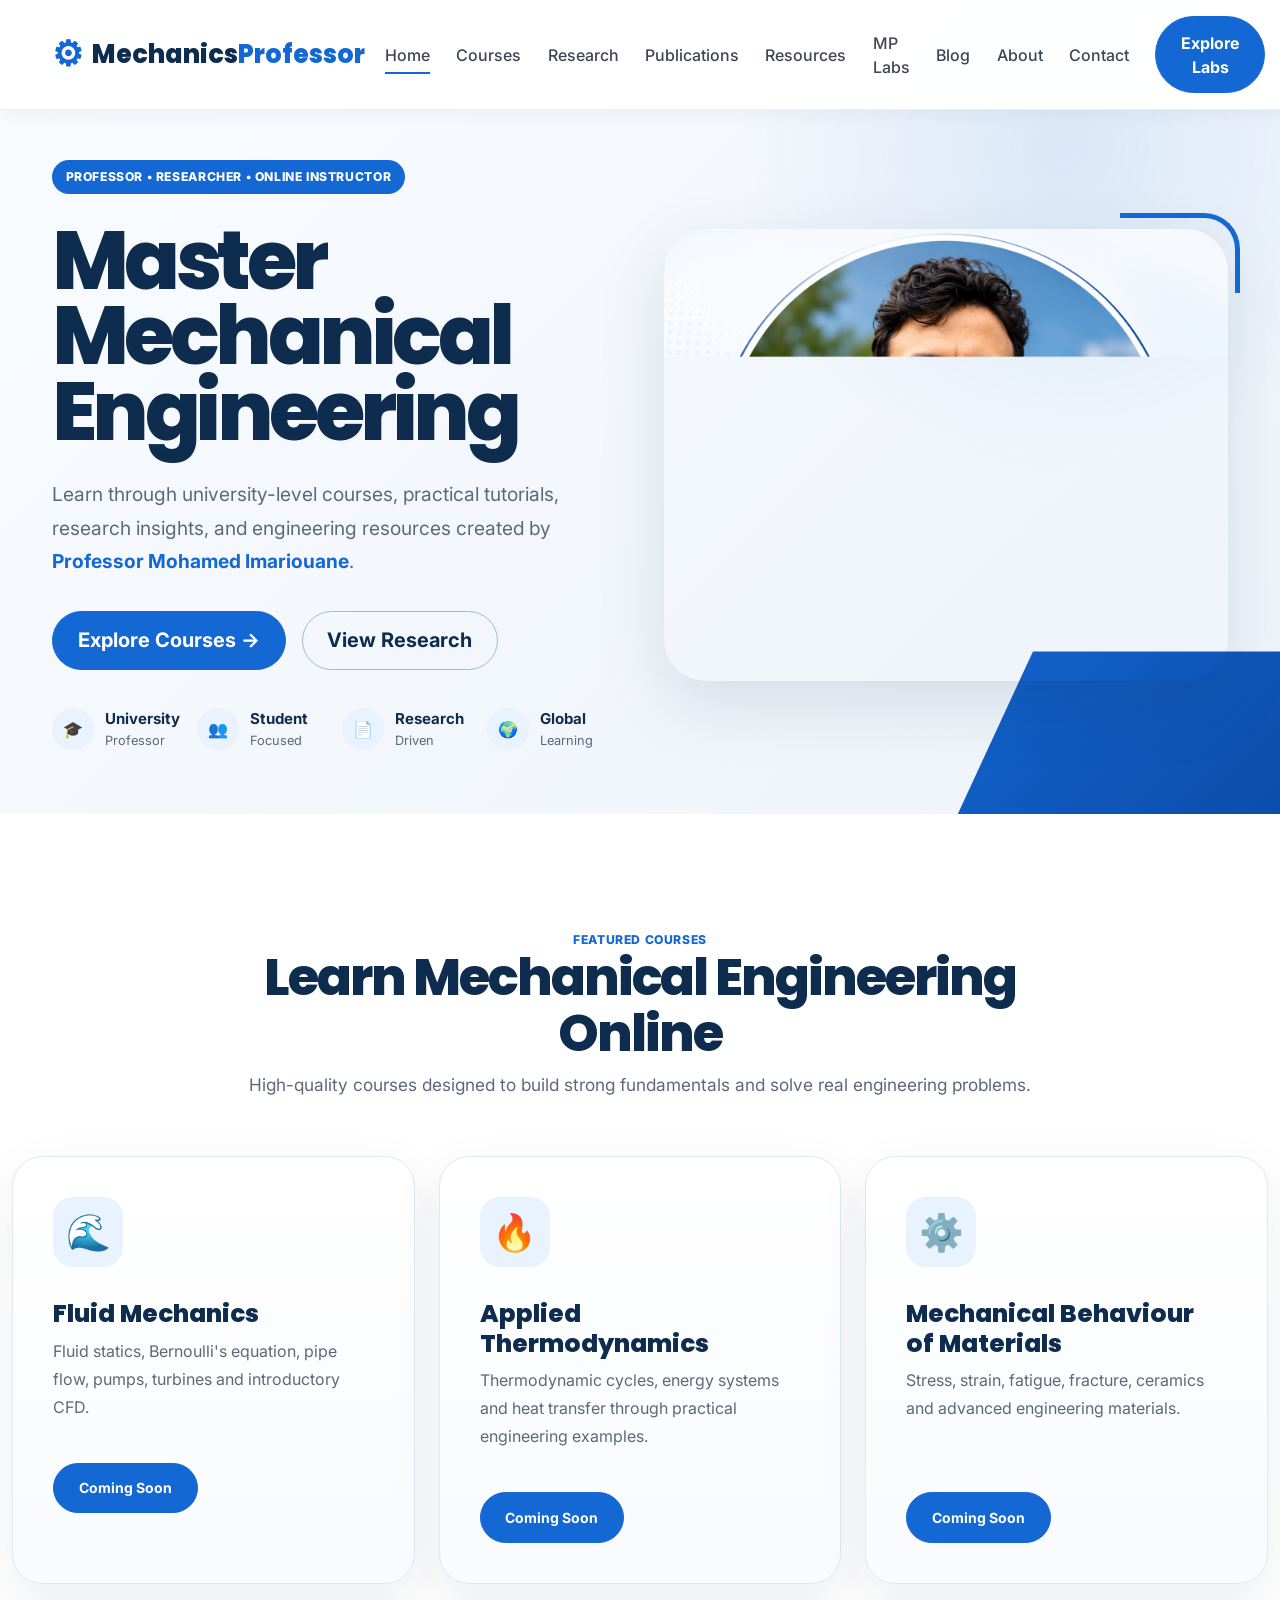
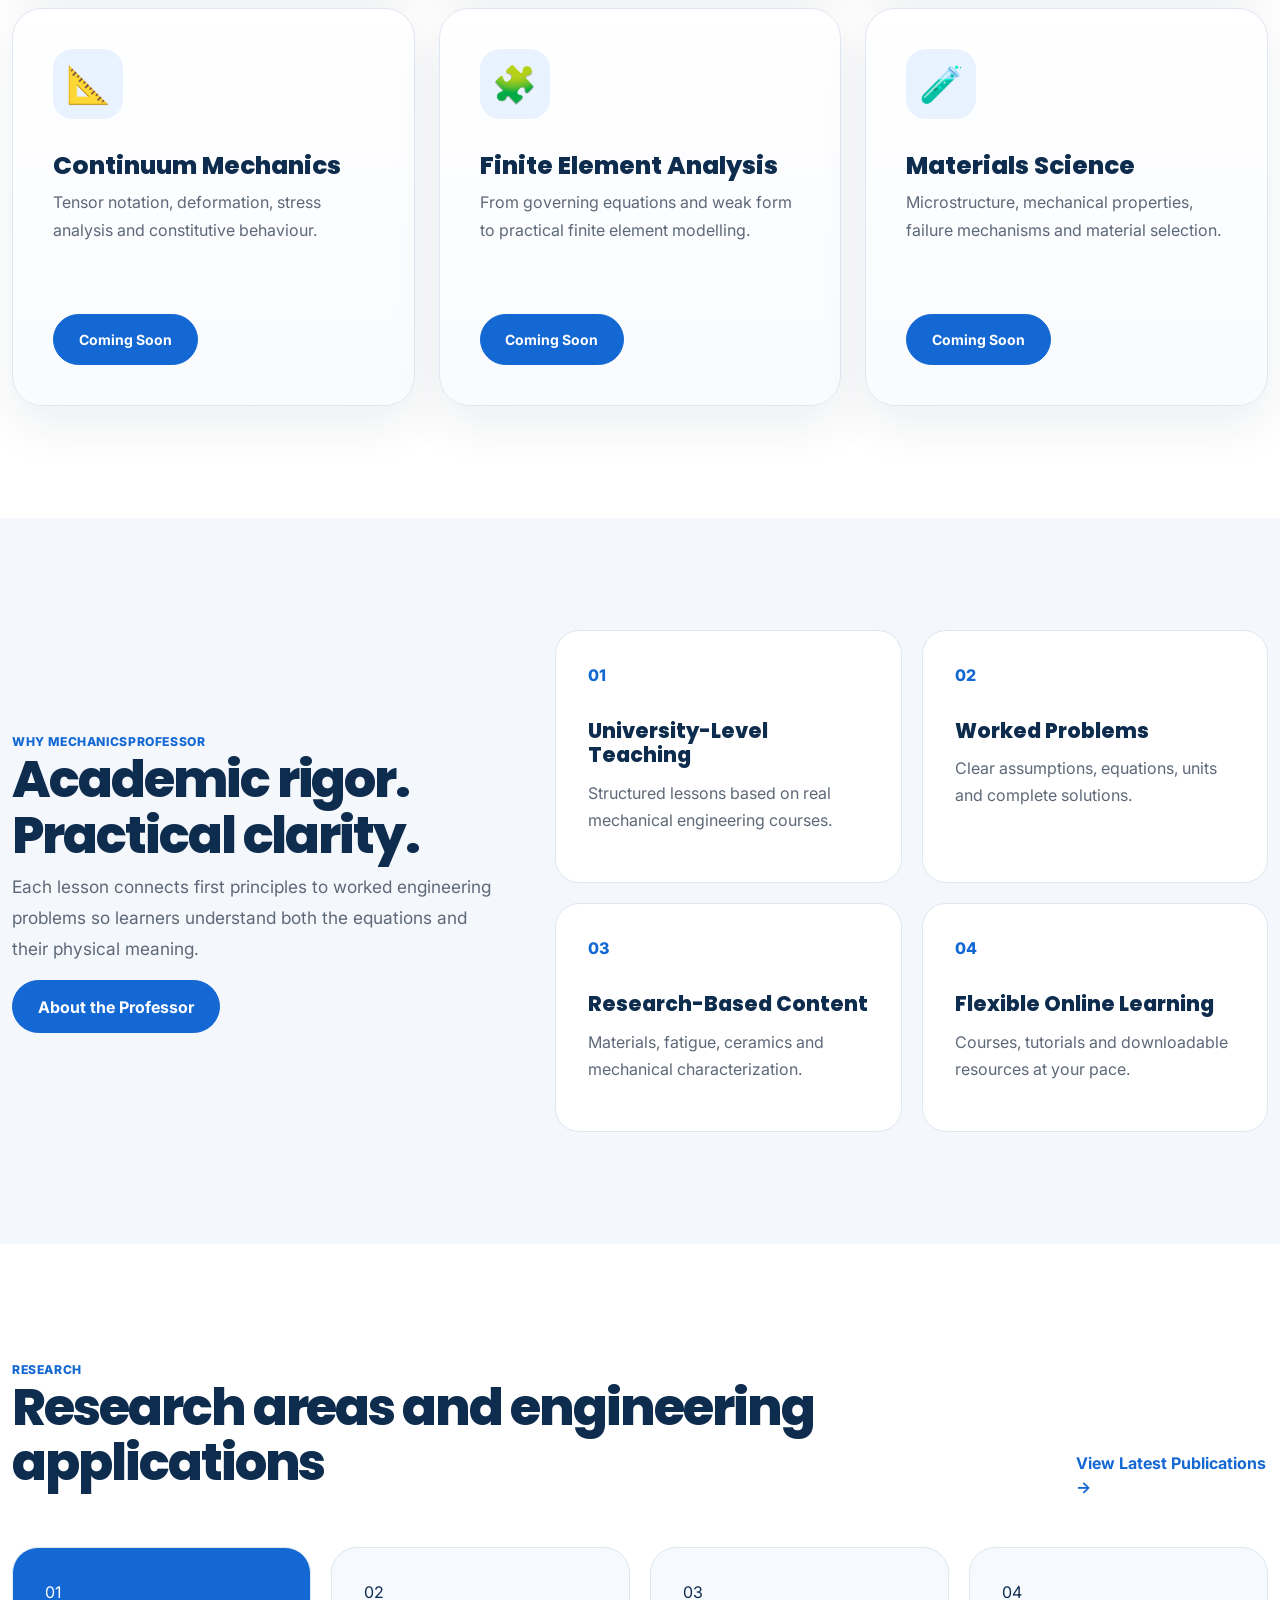
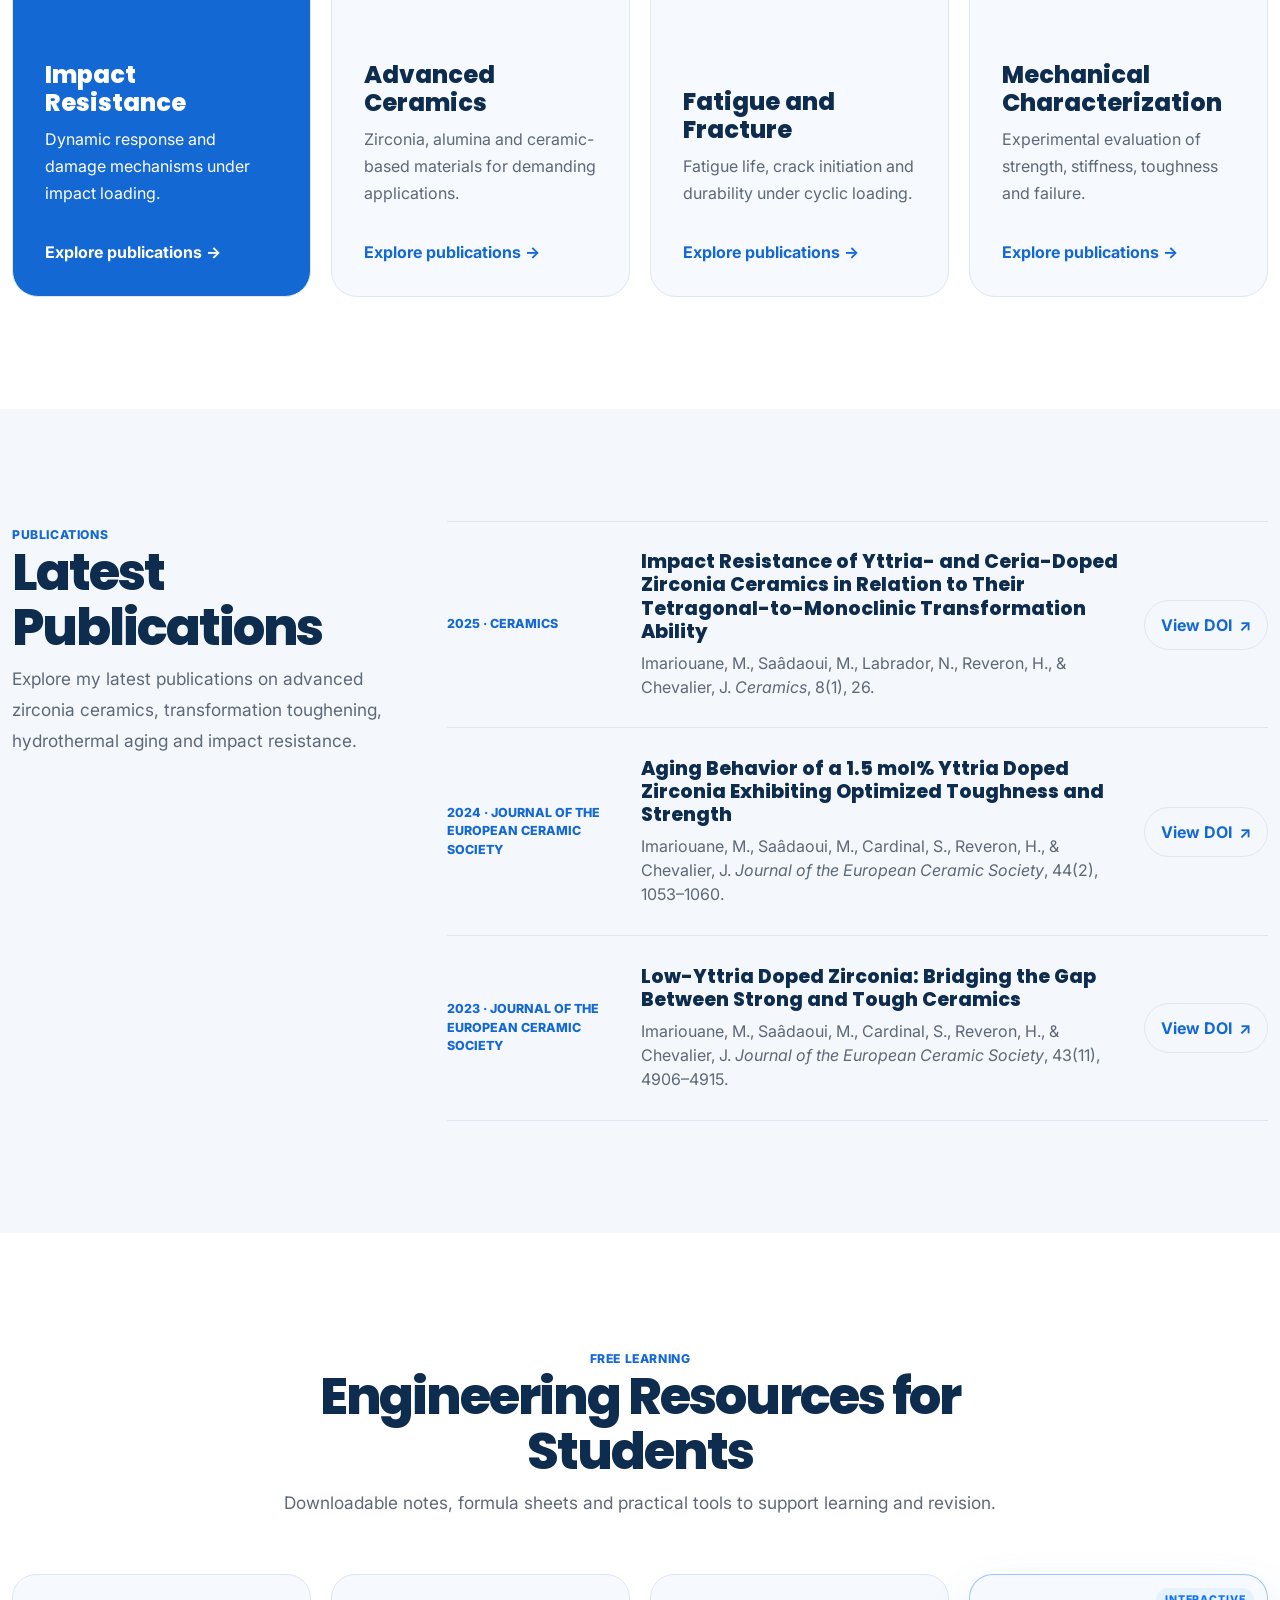
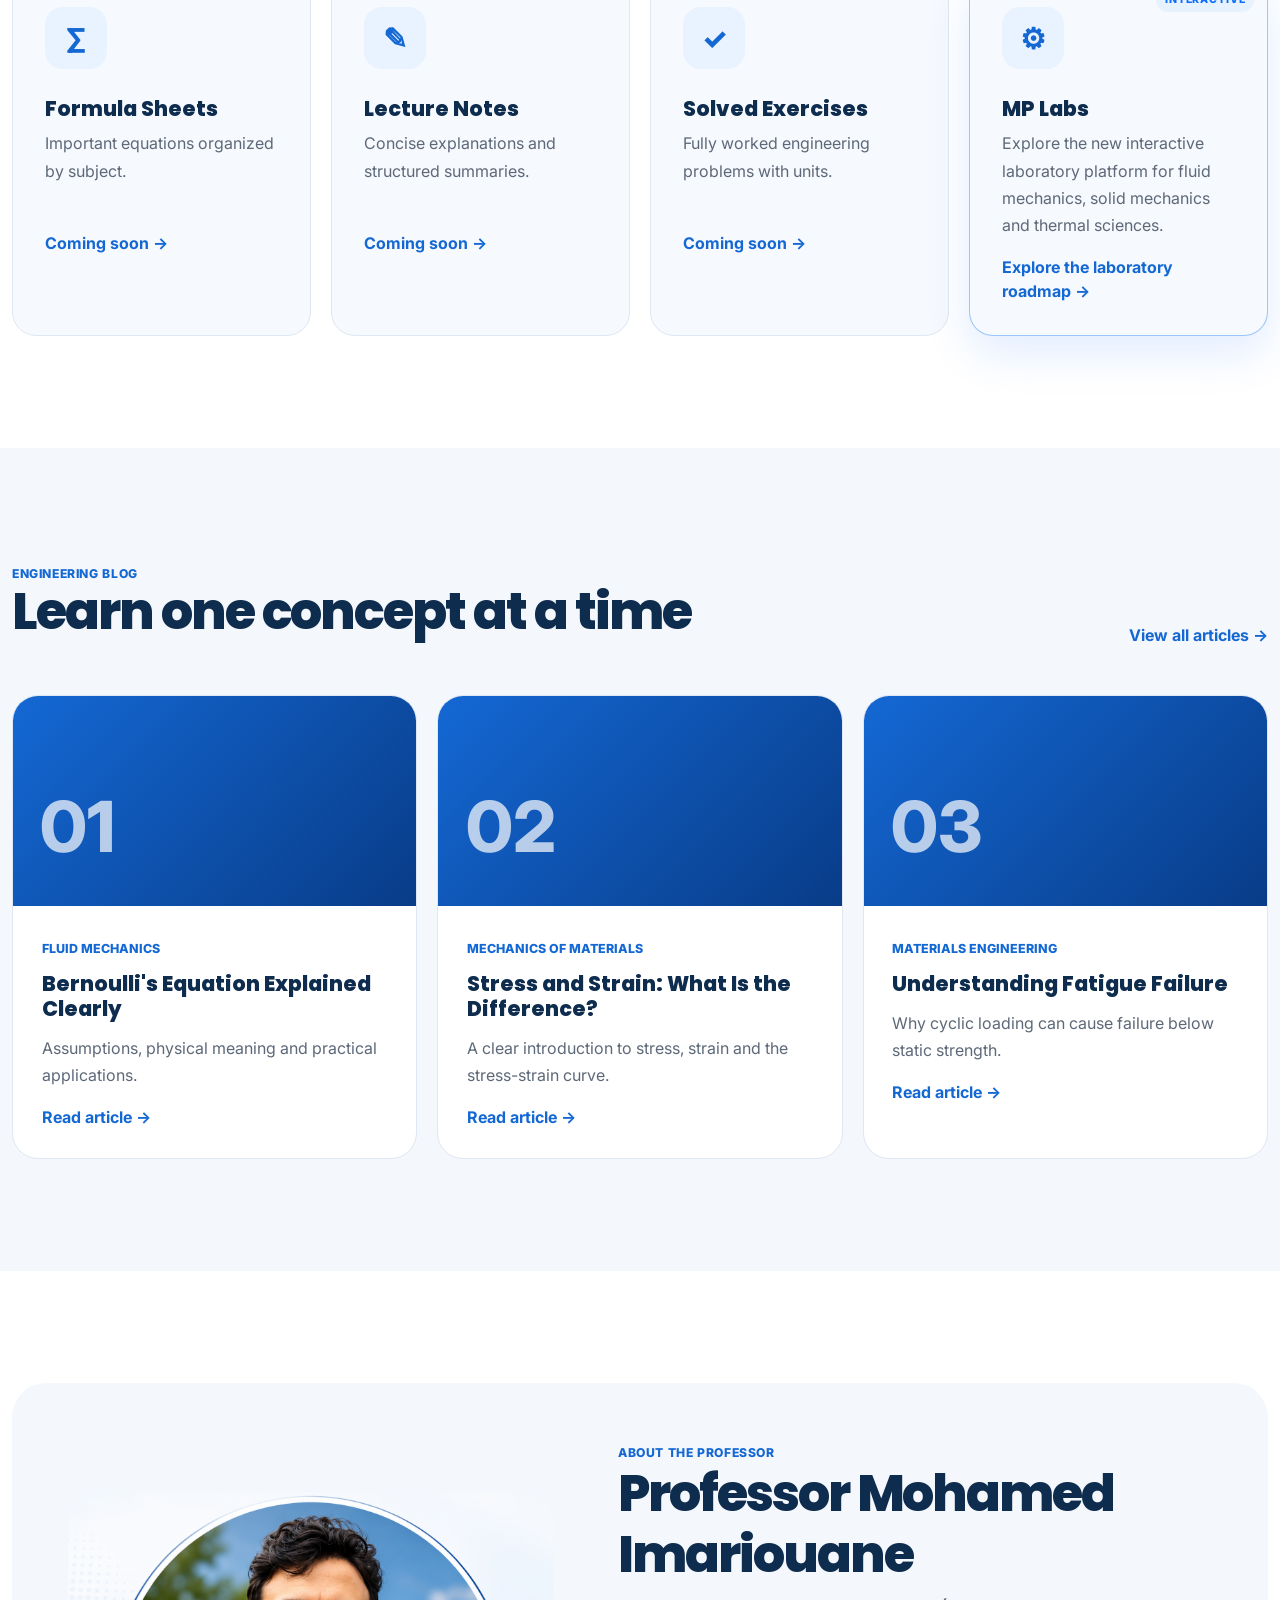
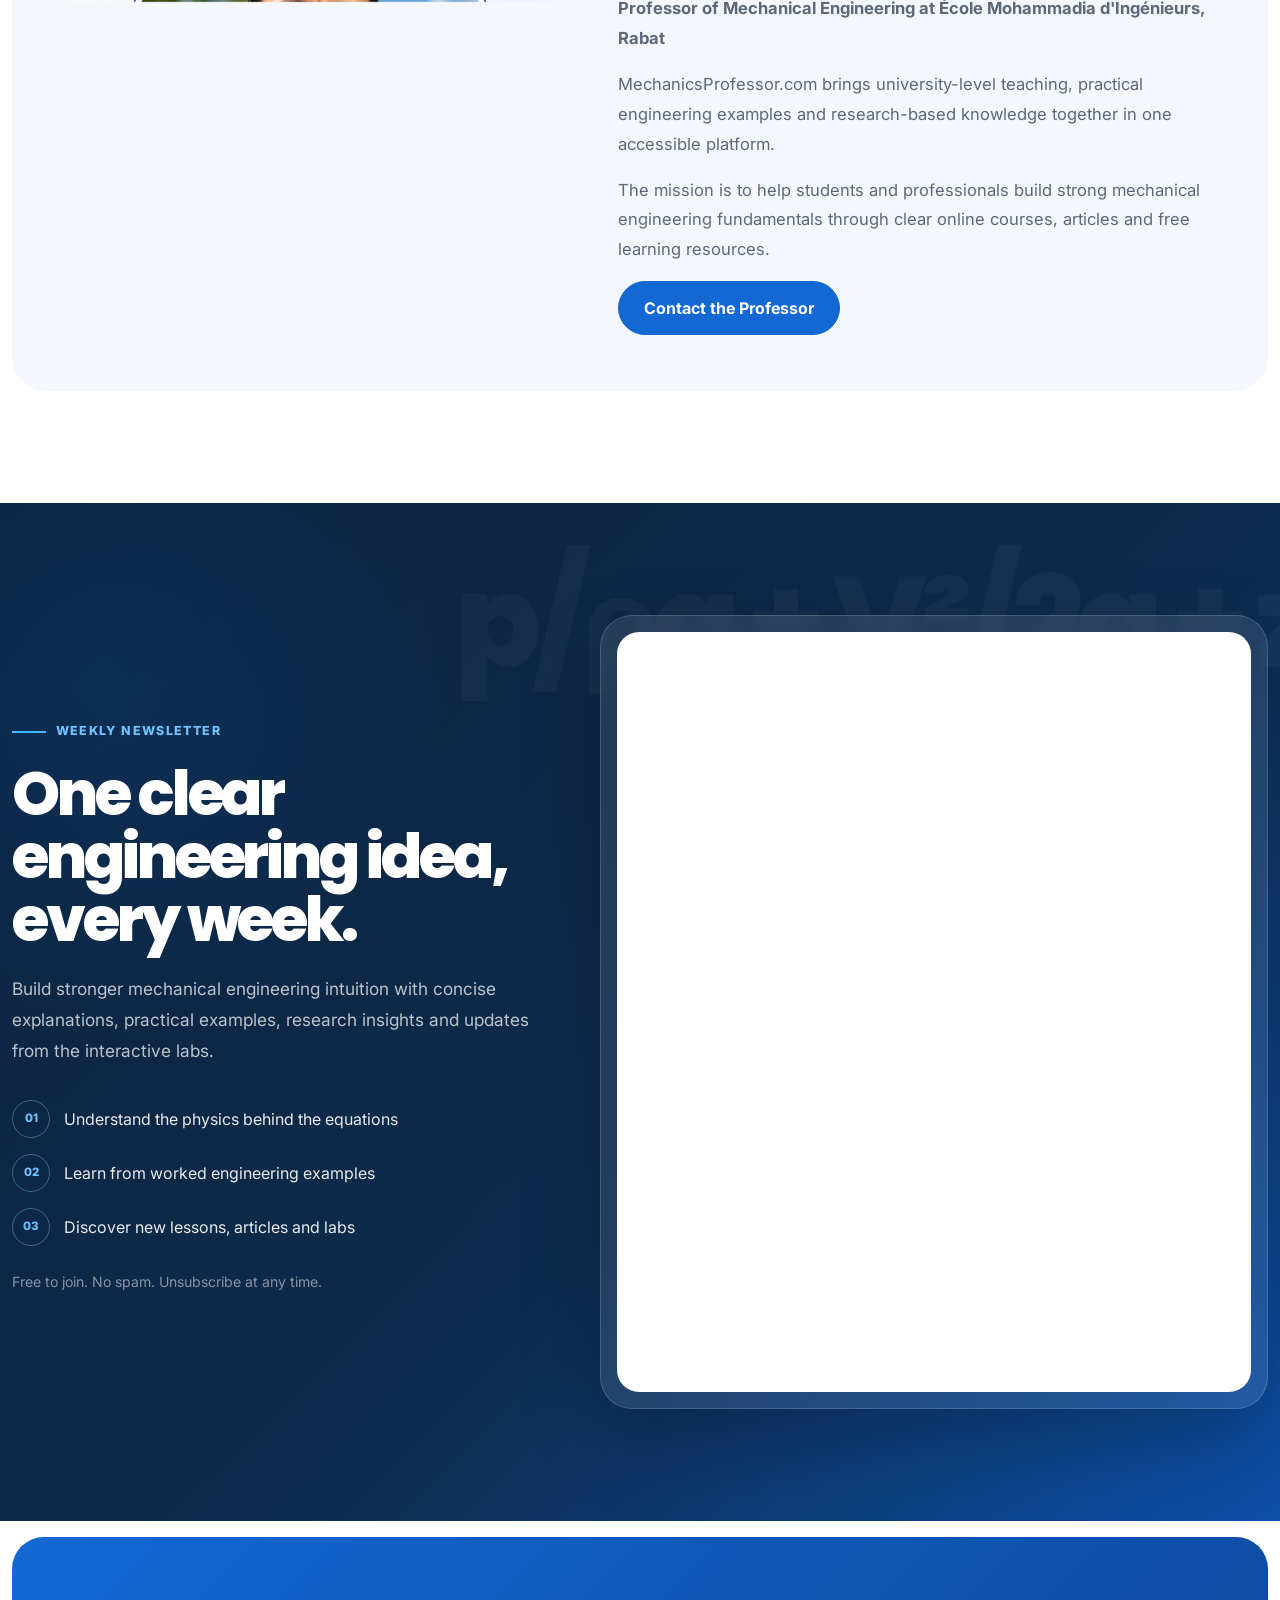
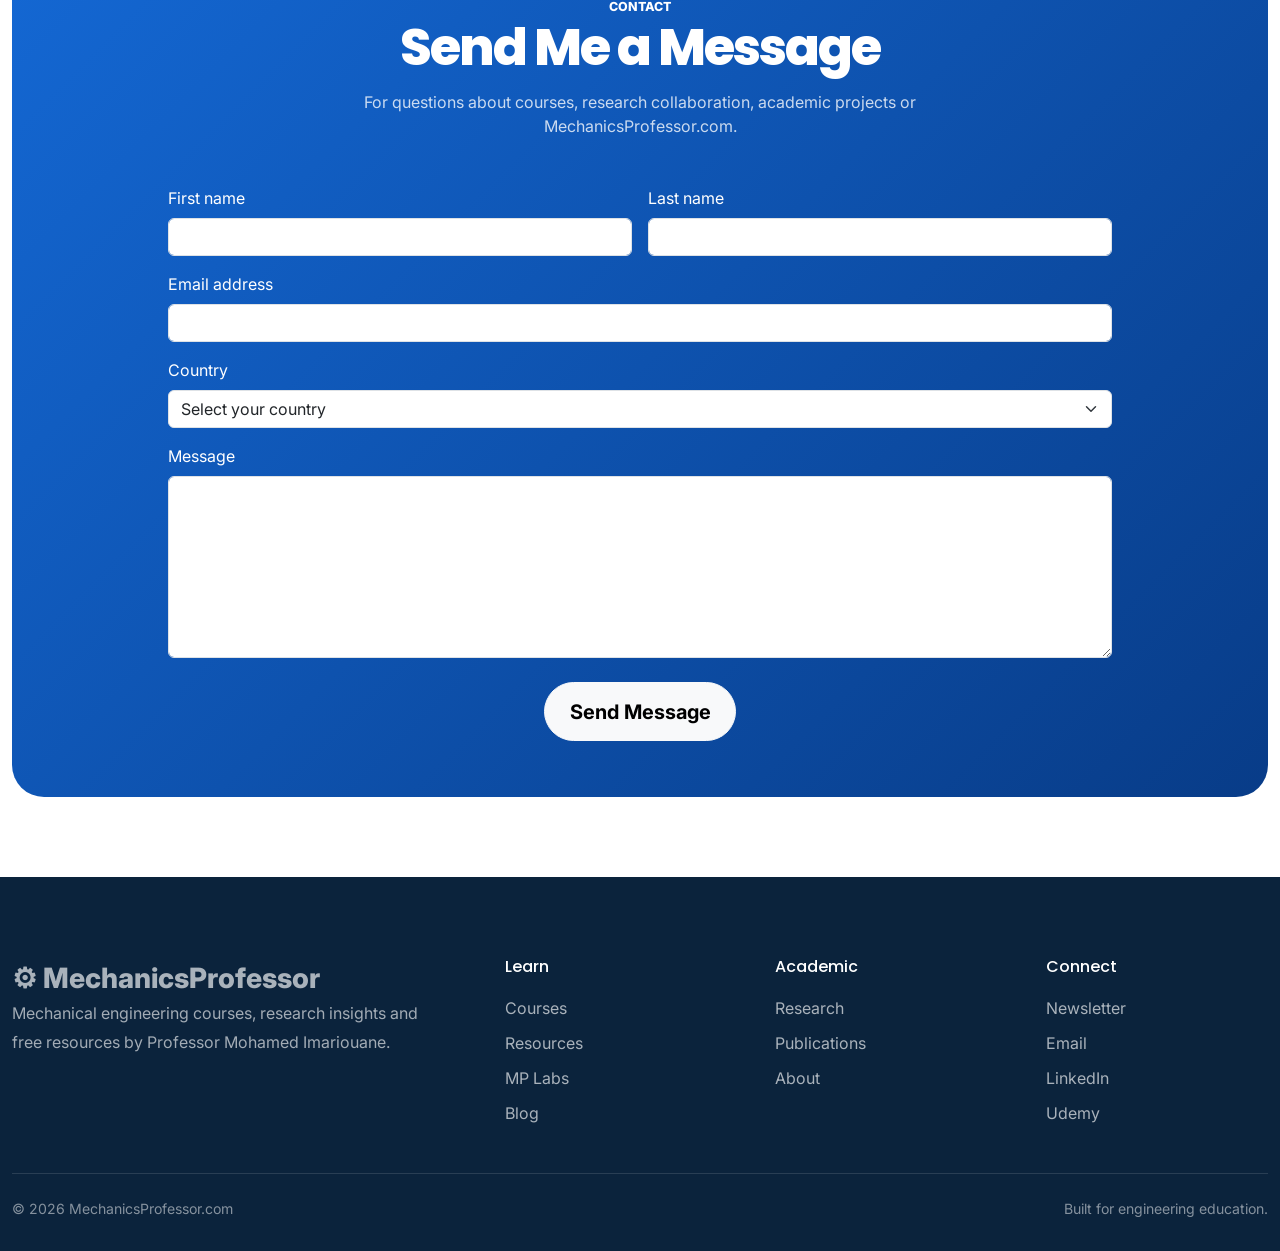
==== index.html @ 1b61ec9f "Add Brevo newsletter" ====
<!DOCTYPE html>
<html lang="en">
<head>
  <meta charset="UTF-8">
  <meta name="viewport" content="width=device-width, initial-scale=1.0">
  <meta name="description" content="Learn mechanical engineering with Professor Mohamed Imariouane through online courses, research insights, publications and free engineering resources.">
  <meta name="author" content="Professor Mohamed Imariouane">
  <meta property="og:title" content="MechanicsProfessor | Mechanical Engineering Courses">
  <meta property="og:description" content="University-level mechanical engineering courses, practical tutorials, research and free learning resources.">
  <meta property="og:type" content="website">
  <title>MechanicsProfessor | Mechanical Engineering Courses</title>

  <link rel="preconnect" href="https://fonts.googleapis.com">
  <link rel="preconnect" href="https://fonts.gstatic.com" crossorigin>
  <link href="https://fonts.googleapis.com/css2?family=Inter:wght@400;500;600;700&family=Poppins:wght@500;600;700;800&display=swap" rel="stylesheet">
  <link href="https://cdn.jsdelivr.net/npm/bootstrap@5.3.3/dist/css/bootstrap.min.css" rel="stylesheet">
  <link rel="stylesheet" href="style.css">

  <style>
    /* Publication DOI links */
    /* Publication layout and DOI buttons */
    .publication-item {
      grid-template-columns: 170px minmax(0, 1fr) auto;
    }

    .publication-item > div {
      min-width: 0;
    }

    .publication-item > a.publication-doi {
      width: auto;
      height: auto;
      min-width: 112px;
      padding: 0.75rem 1rem;
      border-radius: 999px;
      display: inline-flex;
      align-items: center;
      justify-content: center;
      gap: 0.45rem;
      white-space: nowrap;
      font-weight: 700;
      text-decoration: none;
      justify-self: end;
    }

    @media (max-width: 991px) {
      .publication-item {
        grid-template-columns: 1fr;
      }

      .publication-item > span,
      .publication-item > div,
      .publication-item > a.publication-doi {
        grid-column: 1;
      }

      .publication-item > a.publication-doi {
        justify-self: start;
        margin-top: 0.25rem;
      }
    }

    /* Contact form alignment and feedback */
    .contact-intro {
      max-width: 760px;
      margin: 0 auto 2rem;
      text-align: center;
    }

    .contact-intro h2 {
      margin-bottom: 0.75rem;
    }

    .contact-intro p {
      max-width: 700px;
      margin: 0 auto;
    }

    .contact-form {
      max-width: 960px;
      margin: 0 auto;
      text-align: left;
    }

    .contact-form .form-label {
      display: block;
      text-align: left;
    }

    .contact-success {
      display: none;
      max-width: 960px;
      margin: 0 auto 1.5rem;
      padding: 1rem 1.25rem;
      border-radius: 0.75rem;
      background: #e8f7ee;
      color: #126b38;
      border: 1px solid #a9dfbd;
      text-align: center;
      font-weight: 600;
    }

    .contact-success.is-visible {
      display: block;
    }

    .resource-card.resource-featured {
      border-color: rgba(13, 110, 253, 0.38);
      box-shadow: 0 18px 45px rgba(13, 110, 253, 0.12);
      position: relative;
      overflow: hidden;
    }

    .resource-card.resource-featured::before {
      content: "INTERACTIVE";
      position: absolute;
      top: 0.8rem;
      right: 0.8rem;
      padding: 0.25rem 0.55rem;
      border-radius: 999px;
      background: #e7f2ff;
      color: #0d6efd;
      font-size: 0.66rem;
      font-weight: 800;
      letter-spacing: 0.08em;
    }

    .resource-card.resource-featured a {
      display: inline-flex;
      align-items: center;
      gap: 0.35rem;
      font-weight: 700;
    }

    @media (max-width: 767px) {
      .contact-intro {
        margin-bottom: 1.5rem;
      }
    }
  </style>
</head>
<body>

  <nav class="navbar navbar-expand-lg fixed-top" aria-label="Main navigation">
    <div class="container-fluid site-container">
      <a class="navbar-brand" href="#home" aria-label="MechanicsProfessor home">
        <span class="brand-mark" aria-hidden="true">⚙</span>
        <span>Mechanics<span>Professor</span></span>
      </a>

      <button class="navbar-toggler" type="button" data-bs-toggle="collapse" data-bs-target="#mainNavbar" aria-controls="mainNavbar" aria-expanded="false" aria-label="Toggle navigation">
        <span class="navbar-toggler-icon"></span>
      </button>

      <div class="collapse navbar-collapse" id="mainNavbar">
        <ul class="navbar-nav ms-auto align-items-lg-center">
          <li class="nav-item"><a class="nav-link active" href="#home">Home</a></li>
          <li class="nav-item"><a class="nav-link" href="#courses">Courses</a></li>
          <li class="nav-item"><a class="nav-link" href="#research">Research</a></li>
          <li class="nav-item"><a class="nav-link" href="#publications">Publications</a></li>
          <li class="nav-item"><a class="nav-link" href="#resources">Resources</a></li>
          <li class="nav-item"><a class="nav-link" href="labs/">MP Labs</a></li>
          <li class="nav-item"><a class="nav-link" href="#blog">Blog</a></li>
          <li class="nav-item"><a class="nav-link" href="#about">About</a></li>
          <li class="nav-item"><a class="nav-link" href="#contact">Contact</a></li>
        </ul>
        <a class="btn btn-primary nav-cta" href="labs/">Explore Labs</a>
      </div>
    </div>
  </nav>

  <main>
    <section class="hero" id="home">
      <div class="container-fluid site-container">
        <div class="row align-items-center g-5">
          <div class="col-lg-6 hero-copy">
            <div class="eyebrow">Professor • Researcher • Online Instructor</div>
            <h1>Master<br>Mechanical<br>Engineering</h1>
            <p class="hero-lead">
              Learn through university-level courses, practical tutorials, research insights,
              and engineering resources created by <strong>Professor Mohamed Imariouane</strong>.
            </p>
            <div class="hero-actions">
              <a class="btn btn-primary btn-lg" href="#courses">Explore Courses <span aria-hidden="true">→</span></a>
              <a class="btn btn-outline-primary btn-lg" href="#research">View Research</a>
            </div>

            <div class="hero-facts" aria-label="Professional highlights">
              <div class="fact-item">
                <span class="fact-icon">🎓</span>
                <div><strong>University</strong><span>Professor</span></div>
              </div>
              <div class="fact-item">
                <span class="fact-icon">👥</span>
                <div><strong>Student</strong><span>Focused</span></div>
              </div>
              <div class="fact-item">
                <span class="fact-icon">📄</span>
                <div><strong>Research</strong><span>Driven</span></div>
              </div>
              <div class="fact-item">
                <span class="fact-icon">🌍</span>
                <div><strong>Global</strong><span>Learning</span></div>
              </div>
            </div>
          </div>

          <div class="col-lg-6">
            <div class="hero-visual-wrap">
              <div class="hero-visual-accent"></div>
              <img src="images/mohamed-imariouane.png" class="hero-photo" alt="Professor Mohamed Imariouane in front of École Mohammadia d'Ingénieurs">
            </div>
          </div>
        </div>
      </div>
    </section>

    <section class="section section-white" id="courses">
      <div class="container site-narrow">
        <div class="section-heading text-center">
          <span class="section-kicker">Featured Courses</span>
          <h2>Learn Mechanical Engineering Online</h2>
          <p>High-quality courses designed to build strong fundamentals and solve real engineering problems.</p>
        </div>

        <div class="row g-4">
          <div class="col-md-6 col-xl-4">
            <article class="course-card h-100">
              <div class="course-icon">🌊</div>
              <h3>Fluid Mechanics</h3>
              <p>Fluid statics, Bernoulli's equation, pipe flow, pumps, turbines and introductory CFD.</p>
              <a href="#contact" class="btn btn-primary btn-sm">Coming Soon</a>
            </article>
          </div>
          <div class="col-md-6 col-xl-4">
            <article class="course-card h-100">
              <div class="course-icon">🔥</div>
              <h3>Applied Thermodynamics</h3>
              <p>Thermodynamic cycles, energy systems and heat transfer through practical engineering examples.</p>
              <a href="#contact" class="btn btn-primary btn-sm">Coming Soon</a>
            </article>
          </div>
          <div class="col-md-6 col-xl-4">
            <article class="course-card h-100">
              <div class="course-icon">⚙️</div>
              <h3>Mechanical Behaviour of Materials</h3>
              <p>Stress, strain, fatigue, fracture, ceramics and advanced engineering materials.</p>
              <a href="#contact" class="btn btn-primary btn-sm">Coming Soon</a>
            </article>
          </div>
          <div class="col-md-6 col-xl-4">
            <article class="course-card h-100">
              <div class="course-icon">📐</div>
              <h3>Continuum Mechanics</h3>
              <p>Tensor notation, deformation, stress analysis and constitutive behaviour.</p>
              <a href="#contact" class="btn btn-primary btn-sm">Coming Soon</a>
            </article>
          </div>
          <div class="col-md-6 col-xl-4">
            <article class="course-card h-100">
              <div class="course-icon">🧩</div>
              <h3>Finite Element Analysis</h3>
              <p>From governing equations and weak form to practical finite element modelling.</p>
              <a href="#contact" class="btn btn-primary btn-sm">Coming Soon</a>
            </article>
          </div>
          <div class="col-md-6 col-xl-4">
            <article class="course-card h-100">
              <div class="course-icon">🧪</div>
              <h3>Materials Science</h3>
              <p>Microstructure, mechanical properties, failure mechanisms and material selection.</p>
              <a href="#contact" class="btn btn-primary btn-sm">Coming Soon</a>
            </article>
          </div>
        </div>
      </div>
    </section>

    <section class="section section-soft">
      <div class="container site-narrow">
        <div class="row align-items-center g-5">
          <div class="col-lg-5">
            <span class="section-kicker">Why MechanicsProfessor</span>
            <h2 class="section-title-left">Academic rigor. Practical clarity.</h2>
            <p class="section-copy">Each lesson connects first principles to worked engineering problems so learners understand both the equations and their physical meaning.</p>
            <a href="#about" class="btn btn-primary">About the Professor</a>
          </div>
          <div class="col-lg-7">
            <div class="benefits-grid">
              <article class="benefit-card"><span>01</span><h3>University-Level Teaching</h3><p>Structured lessons based on real mechanical engineering courses.</p></article>
              <article class="benefit-card"><span>02</span><h3>Worked Problems</h3><p>Clear assumptions, equations, units and complete solutions.</p></article>
              <article class="benefit-card"><span>03</span><h3>Research-Based Content</h3><p>Materials, fatigue, ceramics and mechanical characterization.</p></article>
              <article class="benefit-card"><span>04</span><h3>Flexible Online Learning</h3><p>Courses, tutorials and downloadable resources at your pace.</p></article>
            </div>
          </div>
        </div>
      </div>
    </section>

    <section class="section section-white" id="research">
      <div class="container site-narrow">
        <div class="section-heading-row">
          <div>
            <span class="section-kicker">Research</span>
            <h2 class="section-title-left">Research areas and engineering applications</h2>
          </div>
          <a href="#publications" class="text-link">View Latest Publications →</a>
        </div>

        <div class="research-grid">
          <article class="research-card featured"><span>01</span><h3>Impact Resistance</h3><p>Dynamic response and damage mechanisms under impact loading.</p><a href="#publications">Explore publications →</a></article>
          <article class="research-card"><span>02</span><h3>Advanced Ceramics</h3><p>Zirconia, alumina and ceramic-based materials for demanding applications.</p><a href="#publications">Explore publications →</a></article>
          <article class="research-card"><span>03</span><h3>Fatigue and Fracture</h3><p>Fatigue life, crack initiation and durability under cyclic loading.</p><a href="#publications">Explore publications →</a></article>
          <article class="research-card"><span>04</span><h3>Mechanical Characterization</h3><p>Experimental evaluation of strength, stiffness, toughness and failure.</p><a href="#publications">Explore publications →</a></article>
        </div>
      </div>
    </section>

    <section class="section section-soft" id="publications">
      <div class="container site-narrow">
        <div class="row g-5 align-items-start">
          <div class="col-lg-4">
            <span class="section-kicker">Publications</span>
            <h2 class="section-title-left">Latest Publications</h2>
            <p class="section-copy">Explore my latest publications on advanced zirconia ceramics, transformation toughening, hydrothermal aging and impact resistance.</p>
          </div>

          <div class="col-lg-8 publication-list">
            <article class="publication-item">
              <span>2025 · Ceramics</span>
              <div>
                <h3>Impact Resistance of Yttria- and Ceria-Doped Zirconia Ceramics in Relation to Their Tetragonal-to-Monoclinic Transformation Ability</h3>
                <p>Imariouane, M., Saâdaoui, M., Labrador, N., Reveron, H., &amp; Chevalier, J. <em>Ceramics</em>, 8(1), 26.</p>
              </div>
              <a href="https://doi.org/10.3390/ceramics8010026" target="_blank" rel="noopener noreferrer" class="publication-doi" aria-label="Open the DOI for the 2025 publication">View DOI <span aria-hidden="true">↗</span></a>
            </article>

            <article class="publication-item">
              <span>2024 · Journal of the European Ceramic Society</span>
              <div>
                <h3>Aging Behavior of a 1.5 mol% Yttria Doped Zirconia Exhibiting Optimized Toughness and Strength</h3>
                <p>Imariouane, M., Saâdaoui, M., Cardinal, S., Reveron, H., &amp; Chevalier, J. <em>Journal of the European Ceramic Society</em>, 44(2), 1053–1060.</p>
              </div>
              <a href="https://doi.org/10.1016/j.jeurceramsoc.2023.09.041" target="_blank" rel="noopener noreferrer" class="publication-doi" aria-label="Open the DOI for the 2024 publication">View DOI <span aria-hidden="true">↗</span></a>
            </article>

            <article class="publication-item">
              <span>2023 · Journal of the European Ceramic Society</span>
              <div>
                <h3>Low-Yttria Doped Zirconia: Bridging the Gap Between Strong and Tough Ceramics</h3>
                <p>Imariouane, M., Saâdaoui, M., Cardinal, S., Reveron, H., &amp; Chevalier, J. <em>Journal of the European Ceramic Society</em>, 43(11), 4906–4915.</p>
              </div>
              <a href="https://doi.org/10.1016/j.jeurceramsoc.2023.04.021" target="_blank" rel="noopener noreferrer" class="publication-doi" aria-label="Open the DOI for the 2023 publication">View DOI <span aria-hidden="true">↗</span></a>
            </article>
          </div>
        </div>
      </div>
    </section>

    <section class="section section-white" id="resources">
      <div class="container site-narrow">
        <div class="section-heading text-center">
          <span class="section-kicker">Free Learning</span>
          <h2>Engineering Resources for Students</h2>
          <p>Downloadable notes, formula sheets and practical tools to support learning and revision.</p>
        </div>

        <div class="resources-grid">
          <article class="resource-card"><div class="resource-icon">∑</div><h3>Formula Sheets</h3><p>Important equations organized by subject.</p><a href="#contact">Coming soon →</a></article>
          <article class="resource-card"><div class="resource-icon">✎</div><h3>Lecture Notes</h3><p>Concise explanations and structured summaries.</p><a href="#contact">Coming soon →</a></article>
          <article class="resource-card"><div class="resource-icon">✓</div><h3>Solved Exercises</h3><p>Fully worked engineering problems with units.</p><a href="#contact">Coming soon →</a></article>
          <article class="resource-card resource-featured"><div class="resource-icon">⚙</div><h3>MP Labs</h3><p>Explore the new interactive laboratory platform for fluid mechanics, solid mechanics and thermal sciences.</p><a href="labs/">Explore the laboratory roadmap →</a></article>
        </div>
      </div>
    </section>

    <section class="section section-soft" id="blog">
      <div class="container site-narrow">
        <div class="section-heading-row">
          <div>
            <span class="section-kicker">Engineering Blog</span>
            <h2 class="section-title-left">Learn one concept at a time</h2>
          </div>
          <a href="#contact" class="text-link">View all articles →</a>
        </div>

        <div class="blog-grid">
          <article class="blog-card"><div class="blog-number">01</div><div class="blog-body"><span>Fluid Mechanics</span><h3>Bernoulli's Equation Explained Clearly</h3><p>Assumptions, physical meaning and practical applications.</p><a href="#contact">Read article →</a></div></article>
          <article class="blog-card"><div class="blog-number">02</div><div class="blog-body"><span>Mechanics of Materials</span><h3>Stress and Strain: What Is the Difference?</h3><p>A clear introduction to stress, strain and the stress-strain curve.</p><a href="#contact">Read article →</a></div></article>
          <article class="blog-card"><div class="blog-number">03</div><div class="blog-body"><span>Materials Engineering</span><h3>Understanding Fatigue Failure</h3><p>Why cyclic loading can cause failure below static strength.</p><a href="#contact">Read article →</a></div></article>
        </div>
      </div>
    </section>

    <section class="section section-white" id="about">
      <div class="container site-narrow">
        <div class="about-panel">
          <div><img src="images/mohamed-imariouane.png" alt="Professor Mohamed Imariouane"></div>
          <div>
            <span class="section-kicker">About the Professor</span>
            <h2>Professor Mohamed Imariouane</h2>
            <p class="about-role">Professor of Mechanical Engineering at École Mohammadia d'Ingénieurs, Rabat</p>
            <p>MechanicsProfessor.com brings university-level teaching, practical engineering examples and research-based knowledge together in one accessible platform.</p>
            <p>The mission is to help students and professionals build strong mechanical engineering fundamentals through clear online courses, articles and free learning resources.</p>
            <a href="#contact" class="btn btn-primary">Contact the Professor</a>
          </div>
        </div>
      </div>
    </section>

    <section class="section newsletter-section" id="newsletter" aria-labelledby="newsletter-heading">
      <div class="container site-narrow">
        <div class="newsletter-panel">
          <div class="newsletter-copy">
            <span class="newsletter-kicker">Weekly newsletter</span>
            <h2 id="newsletter-heading">One clear engineering idea, every week.</h2>
            <p>Build stronger mechanical engineering intuition with concise explanations, practical examples, research insights and updates from the interactive labs.</p>

            <ul class="newsletter-benefits" aria-label="Newsletter benefits">
              <li><span aria-hidden="true">01</span> Understand the physics behind the equations</li>
              <li><span aria-hidden="true">02</span> Learn from worked engineering examples</li>
              <li><span aria-hidden="true">03</span> Discover new lessons, articles and labs</li>
            </ul>

            <p class="newsletter-note">Free to join. No spam. Unsubscribe at any time.</p>
          </div>

          <div class="newsletter-embed">
            <iframe
              class="newsletter-frame"
              title="Subscribe to the MechanicsProfessor newsletter"
              width="540"
              height="760"
              src="https://c5b25d92.sibforms.com/v2/serve/[base64]"
              frameborder="0"
              scrolling="auto"
              loading="lazy"
              allowfullscreen>
            </iframe>
          </div>
        </div>
      </div>
    </section>

    <section class="contact-section" id="contact">
      <div class="container site-narrow">
        <div class="contact-panel d-block">
          <div class="contact-intro">
            <span>Contact</span>
            <h2>Send Me a Message</h2>
            <p>For questions about courses, research collaboration, academic projects or MechanicsProfessor.com.</p>
          </div>

          <div id="contact-success" class="contact-success" role="status" aria-live="polite">
            Your message was sent successfully. Thank you for contacting me.
          </div>

          <form action="https://formsubmit.co/imariouanemohamed@gmail.com" method="POST" class="row g-3 contact-form">
            <input type="hidden" name="_subject" value="New message from MechanicsProfessor.com">
            <input type="hidden" name="_template" value="table">
            <input type="hidden" name="_captcha" value="false">
            <input type="hidden" name="_next" value="https://mechanicsprofessor.com/?contact=success#contact">
            <input type="text" name="_honey" style="display:none">

            <div class="col-md-6">
              <label for="first-name" class="form-label">First name</label>
              <input type="text" class="form-control" id="first-name" name="First name" autocomplete="given-name" required>
            </div>

            <div class="col-md-6">
              <label for="last-name" class="form-label">Last name</label>
              <input type="text" class="form-control" id="last-name" name="Last name" autocomplete="family-name" required>
            </div>

            <div class="col-12">
              <label for="contact-email" class="form-label">Email address</label>
              <input type="email" class="form-control" id="contact-email" name="_replyto" autocomplete="email" required>
            </div>

            <div class="col-12">
              <label for="country" class="form-label">Country</label>
              <select class="form-select" id="country" name="Country" autocomplete="country-name" required>
                <option value="" selected disabled>Select your country</option>
                <option value="Afghanistan">Afghanistan</option>
                <option value="Albania">Albania</option>
                <option value="Algeria">Algeria</option>
                <option value="American Samoa">American Samoa</option>
                <option value="Andorra">Andorra</option>
                <option value="Angola">Angola</option>
                <option value="Anguilla">Anguilla</option>
                <option value="Antarctica">Antarctica</option>
                <option value="Antigua and Barbuda">Antigua and Barbuda</option>
                <option value="Argentina">Argentina</option>
                <option value="Armenia">Armenia</option>
                <option value="Aruba">Aruba</option>
                <option value="Australia">Australia</option>
                <option value="Austria">Austria</option>
                <option value="Azerbaijan">Azerbaijan</option>
                <option value="Bahamas">Bahamas</option>
                <option value="Bahrain">Bahrain</option>
                <option value="Bangladesh">Bangladesh</option>
                <option value="Barbados">Barbados</option>
                <option value="Belarus">Belarus</option>
                <option value="Belgium">Belgium</option>
                <option value="Belize">Belize</option>
                <option value="Benin">Benin</option>
                <option value="Bermuda">Bermuda</option>
                <option value="Bhutan">Bhutan</option>
                <option value="Bolivia, Plurinational State of">Bolivia, Plurinational State of</option>
                <option value="Bonaire, Sint Eustatius and Saba">Bonaire, Sint Eustatius and Saba</option>
                <option value="Bosnia and Herzegovina">Bosnia and Herzegovina</option>
                <option value="Botswana">Botswana</option>
                <option value="Bouvet Island">Bouvet Island</option>
                <option value="Brazil">Brazil</option>
                <option value="British Indian Ocean Territory">British Indian Ocean Territory</option>
                <option value="Brunei Darussalam">Brunei Darussalam</option>
                <option value="Bulgaria">Bulgaria</option>
                <option value="Burkina Faso">Burkina Faso</option>
                <option value="Burundi">Burundi</option>
                <option value="Cabo Verde">Cabo Verde</option>
                <option value="Cambodia">Cambodia</option>
                <option value="Cameroon">Cameroon</option>
                <option value="Canada">Canada</option>
                <option value="Cayman Islands">Cayman Islands</option>
                <option value="Central African Republic">Central African Republic</option>
                <option value="Chad">Chad</option>
                <option value="Chile">Chile</option>
                <option value="China">China</option>
                <option value="Christmas Island">Christmas Island</option>
                <option value="Cocos (Keeling) Islands">Cocos (Keeling) Islands</option>
                <option value="Colombia">Colombia</option>
                <option value="Comoros">Comoros</option>
                <option value="Congo">Congo</option>
                <option value="Congo, The Democratic Republic of the">Congo, The Democratic Republic of the</option>
                <option value="Cook Islands">Cook Islands</option>
                <option value="Costa Rica">Costa Rica</option>
                <option value="Croatia">Croatia</option>
                <option value="Cuba">Cuba</option>
                <option value="Curaçao">Curaçao</option>
                <option value="Cyprus">Cyprus</option>
                <option value="Czechia">Czechia</option>
                <option value="Côte d'Ivoire">Côte d'Ivoire</option>
                <option value="Denmark">Denmark</option>
                <option value="Djibouti">Djibouti</option>
                <option value="Dominica">Dominica</option>
                <option value="Dominican Republic">Dominican Republic</option>
                <option value="Ecuador">Ecuador</option>
                <option value="Egypt">Egypt</option>
                <option value="El Salvador">El Salvador</option>
                <option value="Equatorial Guinea">Equatorial Guinea</option>
                <option value="Eritrea">Eritrea</option>
                <option value="Estonia">Estonia</option>
                <option value="Eswatini">Eswatini</option>
                <option value="Ethiopia">Ethiopia</option>
                <option value="Falkland Islands (Malvinas)">Falkland Islands (Malvinas)</option>
                <option value="Faroe Islands">Faroe Islands</option>
                <option value="Fiji">Fiji</option>
                <option value="Finland">Finland</option>
                <option value="France">France</option>
                <option value="French Guiana">French Guiana</option>
                <option value="French Polynesia">French Polynesia</option>
                <option value="French Southern Territories">French Southern Territories</option>
                <option value="Gabon">Gabon</option>
                <option value="Gambia">Gambia</option>
                <option value="Georgia">Georgia</option>
                <option value="Germany">Germany</option>
                <option value="Ghana">Ghana</option>
                <option value="Gibraltar">Gibraltar</option>
                <option value="Greece">Greece</option>
                <option value="Greenland">Greenland</option>
                <option value="Grenada">Grenada</option>
                <option value="Guadeloupe">Guadeloupe</option>
                <option value="Guam">Guam</option>
                <option value="Guatemala">Guatemala</option>
                <option value="Guernsey">Guernsey</option>
                <option value="Guinea">Guinea</option>
                <option value="Guinea-Bissau">Guinea-Bissau</option>
                <option value="Guyana">Guyana</option>
                <option value="Haiti">Haiti</option>
                <option value="Heard Island and McDonald Islands">Heard Island and McDonald Islands</option>
                <option value="Holy See (Vatican City State)">Holy See (Vatican City State)</option>
                <option value="Honduras">Honduras</option>
                <option value="Hong Kong">Hong Kong</option>
                <option value="Hungary">Hungary</option>
                <option value="Iceland">Iceland</option>
                <option value="India">India</option>
                <option value="Indonesia">Indonesia</option>
                <option value="Iran, Islamic Republic of">Iran, Islamic Republic of</option>
                <option value="Iraq">Iraq</option>
                <option value="Ireland">Ireland</option>
                <option value="Isle of Man">Isle of Man</option>
                <option value="Israel">Israel</option>
                <option value="Italy">Italy</option>
                <option value="Jamaica">Jamaica</option>
                <option value="Japan">Japan</option>
                <option value="Jersey">Jersey</option>
                <option value="Jordan">Jordan</option>
                <option value="Kazakhstan">Kazakhstan</option>
                <option value="Kenya">Kenya</option>
                <option value="Kiribati">Kiribati</option>
                <option value="Korea, Democratic People's Republic of">Korea, Democratic People's Republic of</option>
                <option value="Korea, Republic of">Korea, Republic of</option>
                <option value="Kuwait">Kuwait</option>
                <option value="Kyrgyzstan">Kyrgyzstan</option>
                <option value="Lao People's Democratic Republic">Lao People's Democratic Republic</option>
                <option value="Latvia">Latvia</option>
                <option value="Lebanon">Lebanon</option>
                <option value="Lesotho">Lesotho</option>
                <option value="Liberia">Liberia</option>
                <option value="Libya">Libya</option>
                <option value="Liechtenstein">Liechtenstein</option>
                <option value="Lithuania">Lithuania</option>
                <option value="Luxembourg">Luxembourg</option>
                <option value="Macao">Macao</option>
                <option value="Madagascar">Madagascar</option>
                <option value="Malawi">Malawi</option>
                <option value="Malaysia">Malaysia</option>
                <option value="Maldives">Maldives</option>
                <option value="Mali">Mali</option>
                <option value="Malta">Malta</option>
                <option value="Marshall Islands">Marshall Islands</option>
                <option value="Martinique">Martinique</option>
                <option value="Mauritania">Mauritania</option>
                <option value="Mauritius">Mauritius</option>
                <option value="Mayotte">Mayotte</option>
                <option value="Mexico">Mexico</option>
                <option value="Micronesia, Federated States of">Micronesia, Federated States of</option>
                <option value="Moldova, Republic of">Moldova, Republic of</option>
                <option value="Monaco">Monaco</option>
                <option value="Mongolia">Mongolia</option>
                <option value="Montenegro">Montenegro</option>
                <option value="Montserrat">Montserrat</option>
                <option value="Morocco">Morocco</option>
                <option value="Mozambique">Mozambique</option>
                <option value="Myanmar">Myanmar</option>
                <option value="Namibia">Namibia</option>
                <option value="Nauru">Nauru</option>
                <option value="Nepal">Nepal</option>
                <option value="Netherlands">Netherlands</option>
                <option value="New Caledonia">New Caledonia</option>
                <option value="New Zealand">New Zealand</option>
                <option value="Nicaragua">Nicaragua</option>
                <option value="Niger">Niger</option>
                <option value="Nigeria">Nigeria</option>
                <option value="Niue">Niue</option>
                <option value="Norfolk Island">Norfolk Island</option>
                <option value="North Macedonia">North Macedonia</option>
                <option value="Northern Mariana Islands">Northern Mariana Islands</option>
                <option value="Norway">Norway</option>
                <option value="Oman">Oman</option>
                <option value="Pakistan">Pakistan</option>
                <option value="Palau">Palau</option>
                <option value="Palestine, State of">Palestine, State of</option>
                <option value="Panama">Panama</option>
                <option value="Papua New Guinea">Papua New Guinea</option>
                <option value="Paraguay">Paraguay</option>
                <option value="Peru">Peru</option>
                <option value="Philippines">Philippines</option>
                <option value="Pitcairn">Pitcairn</option>
                <option value="Poland">Poland</option>
                <option value="Portugal">Portugal</option>
                <option value="Puerto Rico">Puerto Rico</option>
                <option value="Qatar">Qatar</option>
                <option value="Romania">Romania</option>
                <option value="Russian Federation">Russian Federation</option>
                <option value="Rwanda">Rwanda</option>
                <option value="Réunion">Réunion</option>
                <option value="Saint Barthélemy">Saint Barthélemy</option>
                <option value="Saint Helena, Ascension and Tristan da Cunha">Saint Helena, Ascension and Tristan da Cunha</option>
                <option value="Saint Kitts and Nevis">Saint Kitts and Nevis</option>
                <option value="Saint Lucia">Saint Lucia</option>
                <option value="Saint Martin (French part)">Saint Martin (French part)</option>
                <option value="Saint Pierre and Miquelon">Saint Pierre and Miquelon</option>
                <option value="Saint Vincent and the Grenadines">Saint Vincent and the Grenadines</option>
                <option value="Samoa">Samoa</option>
                <option value="San Marino">San Marino</option>
                <option value="Sao Tome and Principe">Sao Tome and Principe</option>
                <option value="Saudi Arabia">Saudi Arabia</option>
                <option value="Senegal">Senegal</option>
                <option value="Serbia">Serbia</option>
                <option value="Seychelles">Seychelles</option>
                <option value="Sierra Leone">Sierra Leone</option>
                <option value="Singapore">Singapore</option>
                <option value="Sint Maarten (Dutch part)">Sint Maarten (Dutch part)</option>
                <option value="Slovakia">Slovakia</option>
                <option value="Slovenia">Slovenia</option>
                <option value="Solomon Islands">Solomon Islands</option>
                <option value="Somalia">Somalia</option>
                <option value="South Africa">South Africa</option>
                <option value="South Georgia and the South Sandwich Islands">South Georgia and the South Sandwich Islands</option>
                <option value="South Sudan">South Sudan</option>
                <option value="Spain">Spain</option>
                <option value="Sri Lanka">Sri Lanka</option>
                <option value="Sudan">Sudan</option>
                <option value="Suriname">Suriname</option>
                <option value="Svalbard and Jan Mayen">Svalbard and Jan Mayen</option>
                <option value="Sweden">Sweden</option>
                <option value="Switzerland">Switzerland</option>
                <option value="Syrian Arab Republic">Syrian Arab Republic</option>
                <option value="Taiwan, Province of China">Taiwan, Province of China</option>
                <option value="Tajikistan">Tajikistan</option>
                <option value="Tanzania, United Republic of">Tanzania, United Republic of</option>
                <option value="Thailand">Thailand</option>
                <option value="Timor-Leste">Timor-Leste</option>
                <option value="Togo">Togo</option>
                <option value="Tokelau">Tokelau</option>
                <option value="Tonga">Tonga</option>
                <option value="Trinidad and Tobago">Trinidad and Tobago</option>
                <option value="Tunisia">Tunisia</option>
                <option value="Turkmenistan">Turkmenistan</option>
                <option value="Turks and Caicos Islands">Turks and Caicos Islands</option>
                <option value="Tuvalu">Tuvalu</option>
                <option value="Türkiye">Türkiye</option>
                <option value="Uganda">Uganda</option>
                <option value="Ukraine">Ukraine</option>
                <option value="United Arab Emirates">United Arab Emirates</option>
                <option value="United Kingdom">United Kingdom</option>
                <option value="United States">United States</option>
                <option value="United States Minor Outlying Islands">United States Minor Outlying Islands</option>
                <option value="Uruguay">Uruguay</option>
                <option value="Uzbekistan">Uzbekistan</option>
                <option value="Vanuatu">Vanuatu</option>
                <option value="Venezuela, Bolivarian Republic of">Venezuela, Bolivarian Republic of</option>
                <option value="Viet Nam">Viet Nam</option>
                <option value="Virgin Islands, British">Virgin Islands, British</option>
                <option value="Virgin Islands, U.S.">Virgin Islands, U.S.</option>
                <option value="Wallis and Futuna">Wallis and Futuna</option>
                <option value="Yemen">Yemen</option>
                <option value="Zambia">Zambia</option>
                <option value="Zimbabwe">Zimbabwe</option>
                <option value="Åland Islands">Åland Islands</option>
              </select>
            </div>

            <div class="col-12">
              <label for="message" class="form-label">Message</label>
              <textarea class="form-control" id="message" name="Message" rows="7" required></textarea>
            </div>

            <div class="col-12 text-center mt-4">
              <button type="submit" class="btn btn-light btn-lg">Send Message</button>
            </div>
          </form>
        </div>
      </div>
    </section>
  </main>

  <footer class="site-footer">
    <div class="container site-narrow">
      <div class="footer-grid">
        <div>
          <a class="footer-brand" href="#home"><span>⚙</span> MechanicsProfessor</a>
          <p>Mechanical engineering courses, research insights and free resources by Professor Mohamed Imariouane.</p>
        </div>
        <div><h3>Learn</h3><a href="#courses">Courses</a><a href="#resources">Resources</a><a href="labs/">MP Labs</a><a href="#blog">Blog</a></div>
        <div><h3>Academic</h3><a href="#research">Research</a><a href="#publications">Publications</a><a href="#about">About</a></div>
        <div><h3>Connect</h3><a href="#newsletter">Newsletter</a><a href="#contact">Email</a><a href="#contact">LinkedIn</a><a href="#contact">Udemy</a></div>
      </div>
      <div class="footer-bottom"><span>© 2026 MechanicsProfessor.com</span><span>Built for engineering education.</span></div>
    </div>
  </footer>

  <script src="https://cdn.jsdelivr.net/npm/bootstrap@5.3.3/dist/js/bootstrap.bundle.min.js"></script>

  <script>
    const params = new URLSearchParams(window.location.search);
    if (params.get('contact') === 'success') {
      const successMessage = document.getElementById('contact-success');
      if (successMessage) {
        successMessage.classList.add('is-visible');
      }
      history.replaceState({}, document.title, window.location.pathname + '#contact');
    }
  </script>
</body>
</html>
---- style.css ----
:root{--blue:#1468d4;--blue-dark:#0c4fa8;--navy:#0e2c4e;--text:#5d6878;--soft:#f4f7fb;--white:#fff;--border:#dfe7f2;--shadow:0 24px 70px rgba(16,42,67,.12)}
*{box-sizing:border-box;margin:0;padding:0}html{scroll-behavior:smooth}body{font-family:Inter,sans-serif;color:var(--navy);background:#fff;overflow-x:hidden}h1,h2,h3,.navbar-brand{font-family:Poppins,sans-serif}a{text-decoration:none}.site-container{max-width:1760px;padding-left:3.25rem;padding-right:3.25rem}.site-narrow{max-width:1320px}.navbar{padding:1rem 0;background:rgba(255,255,255,.96);backdrop-filter:blur(16px);border-bottom:1px solid rgba(16,42,67,.07);box-shadow:0 4px 18px rgba(16,42,67,.05)}.navbar-brand{display:flex;gap:.55rem;align-items:center;font-size:clamp(1.55rem,2vw,2.2rem);font-weight:800;color:var(--navy)}.navbar-brand>span:last-child span{color:var(--blue)}.brand-mark{color:var(--blue);font-size:1.35em}.navbar-nav{gap:1.15rem}.nav-link{color:#3d4652!important;font-weight:500;position:relative;padding:.75rem .25rem!important}.nav-link:after{content:"";position:absolute;left:.25rem;right:.25rem;bottom:.3rem;height:2px;background:var(--blue);transform:scaleX(0);transition:.25s}.nav-link:hover:after,.nav-link.active:after{transform:scaleX(1)}.nav-cta{margin-left:1.4rem;border-radius:999px;padding:.8rem 1.55rem}.btn{font-weight:700;border-radius:999px;padding:.85rem 1.55rem}.btn-primary{background:var(--blue);border-color:var(--blue)}.btn-primary:hover{background:var(--blue-dark);border-color:var(--blue-dark);transform:translateY(-2px);box-shadow:0 14px 28px rgba(20,104,212,.22)}.btn-outline-primary{border-color:#9cb9df;color:var(--navy)}.btn-outline-primary:hover{background:var(--navy);border-color:var(--navy)}.hero{padding:10rem 0 4rem;background:radial-gradient(circle at 83% 18%,rgba(20,104,212,.11),transparent 26%),linear-gradient(135deg,#f9fbfe,#eef4fb);position:relative;overflow:hidden}.hero:after{content:"";position:absolute;right:-8%;bottom:-30%;width:42%;height:50%;background:linear-gradient(135deg,var(--blue),#073e92);clip-path:polygon(35% 0,100% 0,100% 100%,0 100%)}.hero-copy{position:relative;z-index:2}.eyebrow,.section-kicker{display:inline-block;background:var(--blue);color:#fff;padding:.5rem .85rem;border-radius:999px;text-transform:uppercase;font-size:.76rem;font-weight:800;letter-spacing:.05em}.hero h1{font-size:clamp(4rem,6.4vw,7.2rem);line-height:.92;letter-spacing:-.055em;font-weight:800;margin:1.8rem 0}.hero-lead{font-size:clamp(1.08rem,1.5vw,1.35rem);line-height:1.75;color:var(--text);max-width:760px}.hero-lead strong{color:var(--blue)}.hero-actions{display:flex;gap:1rem;flex-wrap:wrap;margin:2rem 0 2.4rem}.hero-facts{display:grid;grid-template-columns:repeat(4,1fr);gap:1rem;max-width:780px}.fact-item{display:flex;gap:.7rem;align-items:center}.fact-icon{width:42px;height:42px;border-radius:50%;display:grid;place-items:center;background:#e9f2ff}.fact-item strong,.fact-item span:last-child{display:block}.fact-item strong{font-size:.94rem}.fact-item div span{color:var(--text);font-size:.8rem}.hero-visual-wrap{position:relative;z-index:2}.hero-photo{width:100%;border-radius:42px;box-shadow:var(--shadow);display:block}.hero-visual-accent{position:absolute;inset:-16px -12px auto auto;width:120px;height:80px;border-top:5px solid var(--blue);border-right:5px solid var(--blue);border-radius:0 36px 0 0}.section{padding:7rem 0}.section-white{background:#fff}.section-soft{background:var(--soft)}.section-heading{max-width:820px;margin:0 auto 3.5rem}.section-heading .section-kicker,.section-heading-row .section-kicker,.section-soft .section-kicker,.section-white .section-kicker{background:transparent;color:var(--blue);padding:0}.section-heading h2,.section-title-left{font-size:clamp(2.5rem,4vw,4rem);font-weight:800;letter-spacing:-.04em;line-height:1.08}.section-heading p,.section-copy{color:var(--text);font-size:1.08rem;line-height:1.8}.course-card{padding:2.5rem;background:linear-gradient(180deg,#fff,#f9fbfe);border:1px solid var(--border);border-radius:30px;box-shadow:0 18px 50px rgba(16,42,67,.08);transition:.3s}.course-card:hover{transform:translateY(-10px);box-shadow:0 30px 65px rgba(16,42,67,.13)}.course-icon{width:70px;height:70px;border-radius:20px;background:#e9f2ff;display:grid;place-items:center;font-size:2.25rem;margin-bottom:2rem}.course-card h3{font-size:1.55rem;font-weight:800}.course-card p{color:var(--text);line-height:1.75;min-height:110px}.benefits-grid{display:grid;grid-template-columns:repeat(2,1fr);gap:1.25rem}.benefit-card{padding:2rem;background:#fff;border:1px solid var(--border);border-radius:24px}.benefit-card>span{color:var(--blue);font-weight:800}.benefit-card h3{font-size:1.28rem;margin:2rem 0 .75rem;font-weight:800}.benefit-card p{color:var(--text);line-height:1.7}.section-heading-row{display:flex;justify-content:space-between;align-items:end;gap:2rem;margin-bottom:3rem}.text-link{color:var(--blue);font-weight:700}.research-grid,.resources-grid{display:grid;grid-template-columns:repeat(4,1fr);gap:1.25rem}.research-card{min-height:350px;padding:2rem;border-radius:26px;background:#f6f9fd;border:1px solid var(--border);display:flex;flex-direction:column;transition:.3s}.research-card:hover{transform:translateY(-8px);box-shadow:0 24px 55px rgba(16,42,67,.12)}.research-card.featured{background:var(--blue);color:#fff}.research-card h3{font-size:1.5rem;font-weight:800;margin-top:auto}.research-card p{color:var(--text);line-height:1.7}.research-card.featured p,.research-card.featured a{color:#fff}.research-card a{color:var(--blue);font-weight:700;margin-top:1rem}.publication-item{display:grid;grid-template-columns:140px 1fr 50px;gap:1.5rem;align-items:center;padding:1.8rem 0;border-bottom:1px solid var(--border)}.publication-item:first-child{border-top:1px solid var(--border)}.publication-item>span{color:var(--blue);font-weight:800;text-transform:uppercase;font-size:.78rem}.publication-item h3{font-size:1.2rem;font-weight:800}.publication-item p{color:var(--text);margin:0}.publication-item>a{width:46px;height:46px;border:1px solid var(--border);border-radius:50%;display:grid;place-items:center;color:var(--blue)}.resource-card{padding:2rem;border-radius:24px;background:#f6f9fd;border:1px solid var(--border)}.resource-icon{width:62px;height:62px;border-radius:18px;background:#e9f2ff;display:grid;place-items:center;color:var(--blue);font-size:1.8rem;font-weight:800;margin-bottom:1.75rem}.resource-card h3{font-size:1.3rem;font-weight:800}.resource-card p{color:var(--text);line-height:1.7;min-height:85px}.resource-card a{color:var(--blue);font-weight:700}.blog-grid{display:grid;grid-template-columns:repeat(3,1fr);gap:1.25rem}.blog-card{border-radius:26px;overflow:hidden;background:#fff;border:1px solid var(--border)}.blog-number{height:210px;padding:1.7rem;display:flex;align-items:flex-end;background:linear-gradient(135deg,#1468d4,#083c88);font-size:4.4rem;color:rgba(255,255,255,.7);font-weight:800}.blog-body{padding:1.8rem}.blog-body>span{color:var(--blue);font-size:.78rem;font-weight:800;text-transform:uppercase}.blog-body h3{font-size:1.3rem;font-weight:800;margin:.8rem 0}.blog-body p{color:var(--text);line-height:1.7}.blog-body a{color:var(--blue);font-weight:700}.about-panel{display:grid;grid-template-columns:.9fr 1.1fr;gap:4rem;align-items:center;background:var(--soft);padding:3.5rem;border-radius:34px}.about-panel img{width:100%;border-radius:28px}.about-panel h2{font-size:clamp(2.5rem,4vw,3.8rem);font-weight:800;letter-spacing:-.04em}.about-role{color:var(--blue);font-weight:700}.about-panel p{color:var(--text);font-size:1.04rem;line-height:1.8}.contact-section{padding:1rem 0 5rem}.contact-panel{padding:3.5rem;border-radius:32px;background:linear-gradient(135deg,#1468d4,#083c88);color:#fff;display:flex;justify-content:space-between;align-items:center;gap:2rem}.contact-panel>div:first-child{max-width:760px}.contact-panel>div:first-child>span{text-transform:uppercase;font-size:.78rem;font-weight:800}.contact-panel h2{font-size:clamp(2rem,4vw,3.3rem);font-weight:800;letter-spacing:-.04em}.contact-panel p{color:rgba(255,255,255,.78)}.contact-actions{display:flex;gap:.8rem}.site-footer{background:#0b233c;color:#fff;padding:5rem 0 2rem}.footer-grid{display:grid;grid-template-columns:2fr repeat(3,1fr);gap:3rem;padding-bottom:3rem}.footer-brand{font-size:1.75rem;font-weight:800;color:#fff}.footer-grid p{color:rgba(255,255,255,.62);line-height:1.8;max-width:430px}.footer-grid h3{font-size:1rem}.footer-grid>div:not(:first-child){display:flex;flex-direction:column;gap:.7rem}.footer-grid a{color:rgba(255,255,255,.65)}.footer-grid a:hover{color:#fff}.footer-bottom{padding-top:1.5rem;border-top:1px solid rgba(255,255,255,.12);display:flex;justify-content:space-between;color:rgba(255,255,255,.5);font-size:.88rem}
@media(max-width:1199px){.site-container{padding-left:1.5rem;padding-right:1.5rem}.navbar-nav{gap:.5rem}.nav-cta{margin-left:.75rem}.hero-facts{grid-template-columns:repeat(2,1fr)}.research-grid,.resources-grid{grid-template-columns:repeat(2,1fr)}}
@media(max-width:991px){.navbar-collapse{margin-top:1rem;padding:1rem;background:#fff;border-radius:18px;box-shadow:var(--shadow)}.nav-cta{margin:1rem 0 0}.hero{text-align:center;padding-top:8.5rem}.hero-lead{margin-left:auto;margin-right:auto}.hero-actions{justify-content:center}.hero-facts{margin:0 auto}.hero-visual-wrap{margin-top:2rem}.section-heading-row,.contact-panel{flex-direction:column;align-items:flex-start}.benefits-grid{margin-top:2rem}.publication-item{grid-template-columns:1fr 50px}.publication-item>span{grid-column:1/-1}.blog-grid{grid-template-columns:repeat(2,1fr)}.about-panel{grid-template-columns:1fr}.footer-grid{grid-template-columns:repeat(2,1fr)}}
@media(max-width:700px){.site-container{padding-left:1rem;padding-right:1rem}.hero h1{font-size:clamp(3.4rem,16vw,5rem)}.hero-facts,.benefits-grid,.research-grid,.resources-grid,.blog-grid,.footer-grid{grid-template-columns:1fr}.section{padding:5rem 0}.course-card,.about-panel,.contact-panel{padding:1.5rem}.contact-actions{width:100%;flex-direction:column}.contact-actions .btn{width:100%}.footer-bottom{flex-direction:column;gap:.5rem}}

/* Weekly newsletter */
.newsletter-section{
  position:relative;
  overflow:hidden;
  background:
    radial-gradient(circle at 8% 18%,rgba(20,104,212,.14),transparent 24%),
    linear-gradient(135deg,#0b233c 0%,#0e2c4e 58%,#0c4fa8 100%);
}
.newsletter-section::before{
  content:"p/ρg  +  V²/2g  +  z";
  position:absolute;
  right:-2rem;
  top:1.5rem;
  color:rgba(255,255,255,.035);
  font-family:Poppins,sans-serif;
  font-size:clamp(4rem,10vw,10rem);
  font-weight:800;
  letter-spacing:-.06em;
  white-space:nowrap;
  pointer-events:none;
}
.newsletter-panel{
  position:relative;
  z-index:1;
  display:grid;
  grid-template-columns:minmax(0,.88fr) minmax(500px,1.12fr);
  gap:clamp(2.5rem,5vw,5rem);
  align-items:center;
}
.newsletter-copy{color:#fff}
.newsletter-kicker{
  display:inline-flex;
  align-items:center;
  gap:.6rem;
  margin-bottom:1.4rem;
  color:#6fc2ff;
  font-size:.78rem;
  font-weight:800;
  letter-spacing:.11em;
  text-transform:uppercase;
}
.newsletter-kicker::before{
  content:"";
  width:34px;
  height:2px;
  background:#43b5ff;
}
.newsletter-copy h2{
  max-width:680px;
  margin-bottom:1.35rem;
  color:#fff;
  font-size:clamp(2.7rem,4.8vw,5rem);
  font-weight:800;
  line-height:1.02;
  letter-spacing:-.05em;
}
.newsletter-copy>p:not(.newsletter-note){
  max-width:630px;
  color:rgba(255,255,255,.72);
  font-size:1.08rem;
  line-height:1.8;
}
.newsletter-benefits{
  display:grid;
  gap:1rem;
  margin:2.1rem 0 1.6rem;
  padding:0;
  list-style:none;
}
.newsletter-benefits li{
  display:flex;
  align-items:center;
  gap:.9rem;
  color:rgba(255,255,255,.9);
  line-height:1.5;
}
.newsletter-benefits span{
  flex:0 0 38px;
  height:38px;
  display:grid;
  place-items:center;
  border:1px solid rgba(111,194,255,.4);
  border-radius:50%;
  color:#6fc2ff;
  font-size:.72rem;
  font-weight:800;
}
.newsletter-note{
  color:rgba(255,255,255,.5);
  font-size:.88rem;
}
.newsletter-embed{
  width:100%;
  max-width:720px;
  margin-left:auto;
  padding:1rem;
  border:1px solid rgba(255,255,255,.16);
  border-radius:32px;
  background:rgba(255,255,255,.09);
  box-shadow:0 32px 80px rgba(0,0,0,.22);
  backdrop-filter:blur(14px);
}
.newsletter-frame{
  display:block;
  width:100%;
  max-width:100%;
  min-height:760px;
  margin:0 auto;
  border:0;
  border-radius:22px;
  background:#fff;
}
@media(max-width:1100px){
  .newsletter-panel{grid-template-columns:1fr}
  .newsletter-copy{max-width:780px;margin:0 auto;text-align:center}
  .newsletter-copy>p:not(.newsletter-note){margin-left:auto;margin-right:auto}
  .newsletter-benefits{max-width:590px;margin-left:auto;margin-right:auto;text-align:left}
  .newsletter-embed{margin-right:auto}
}
@media(max-width:700px){
  .newsletter-panel{gap:2rem}
  .newsletter-copy h2{font-size:clamp(2.35rem,12vw,3.5rem)}
  .newsletter-embed{padding:.45rem;border-radius:22px}
  .newsletter-frame{height:900px;min-height:900px;border-radius:17px}
}
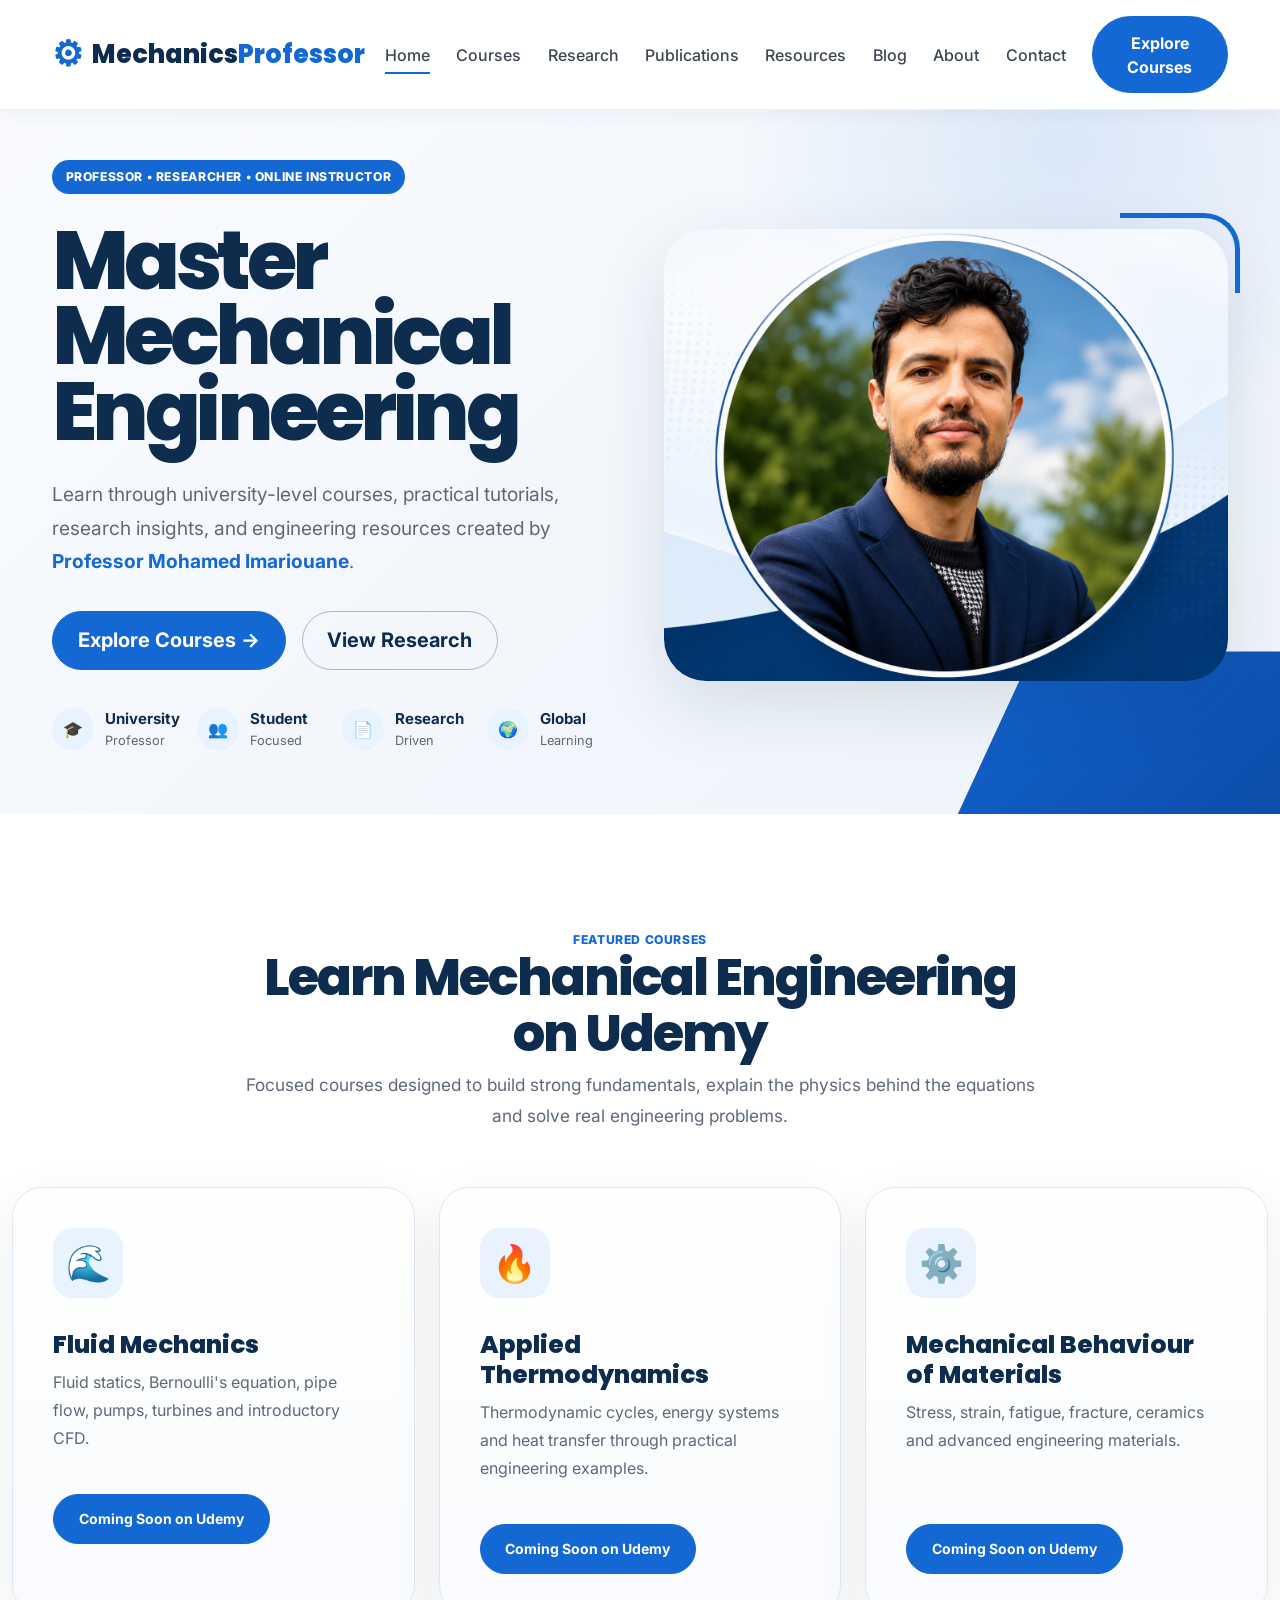
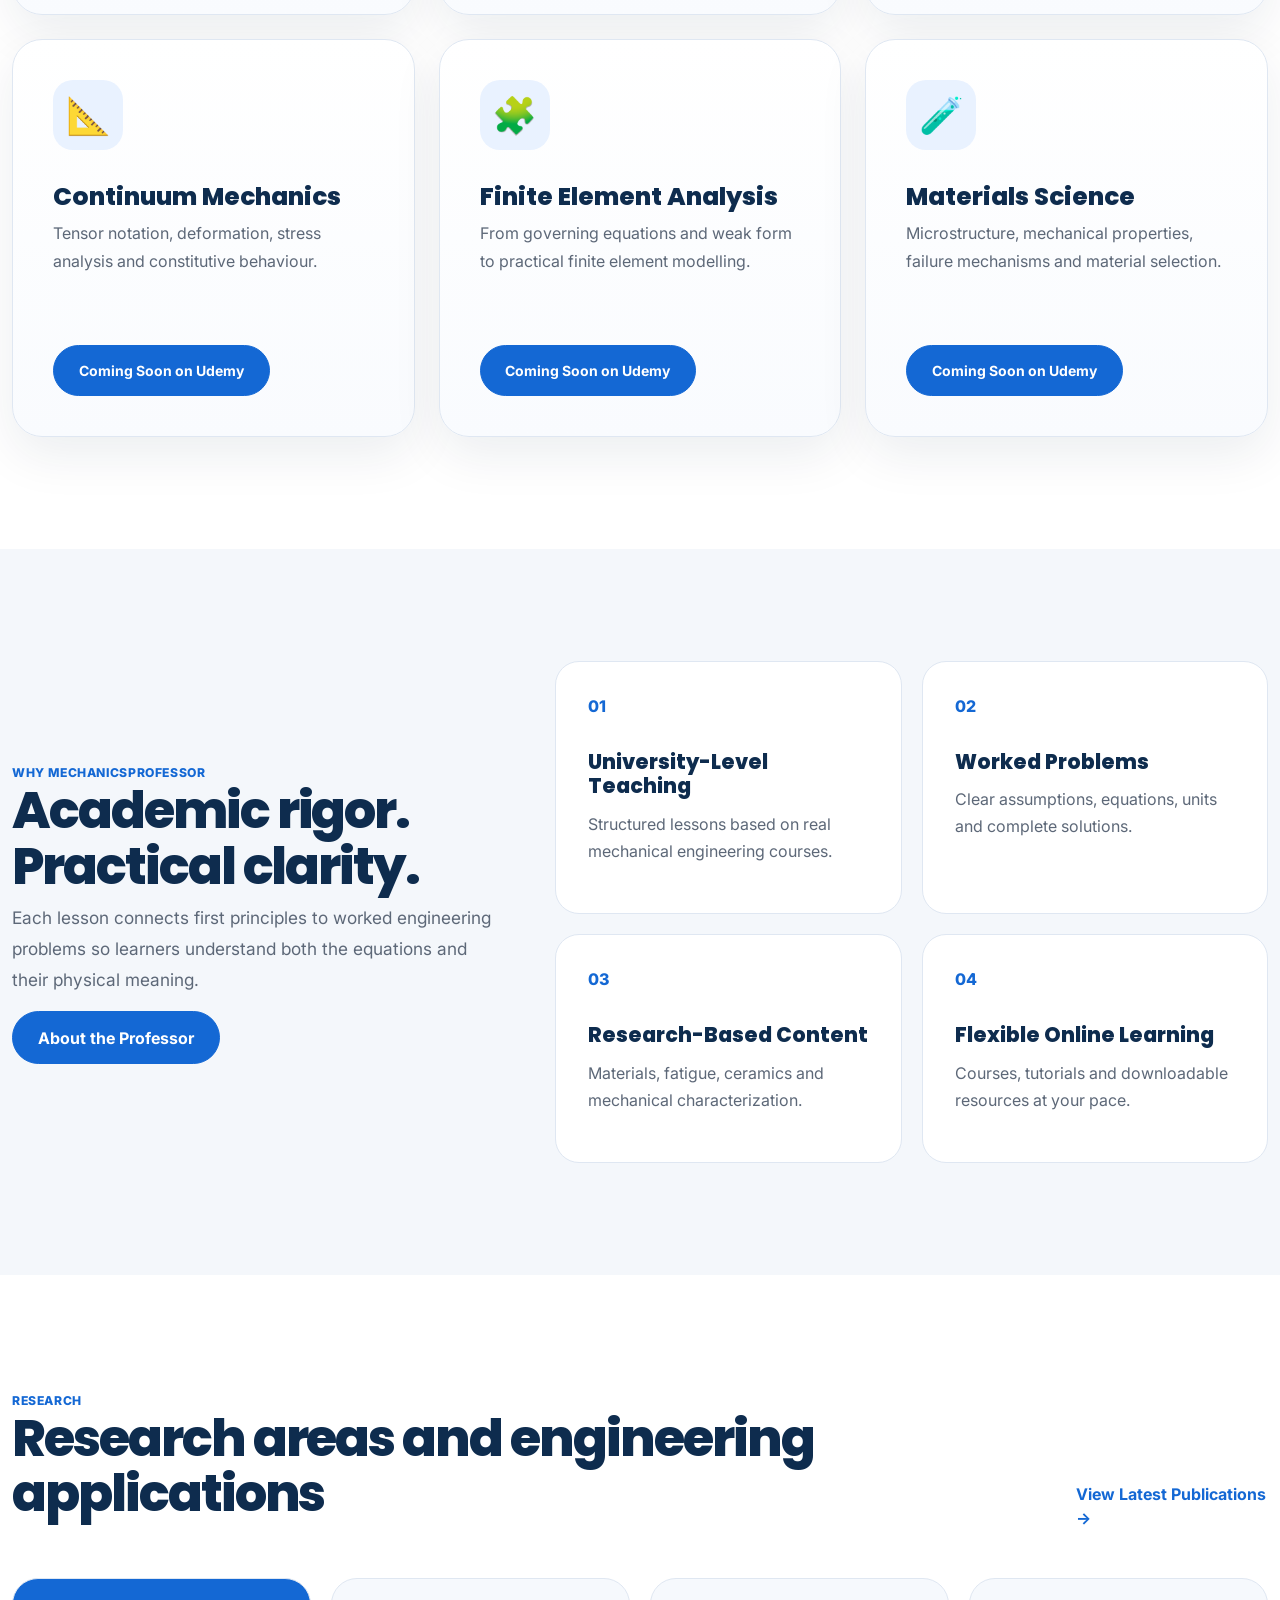
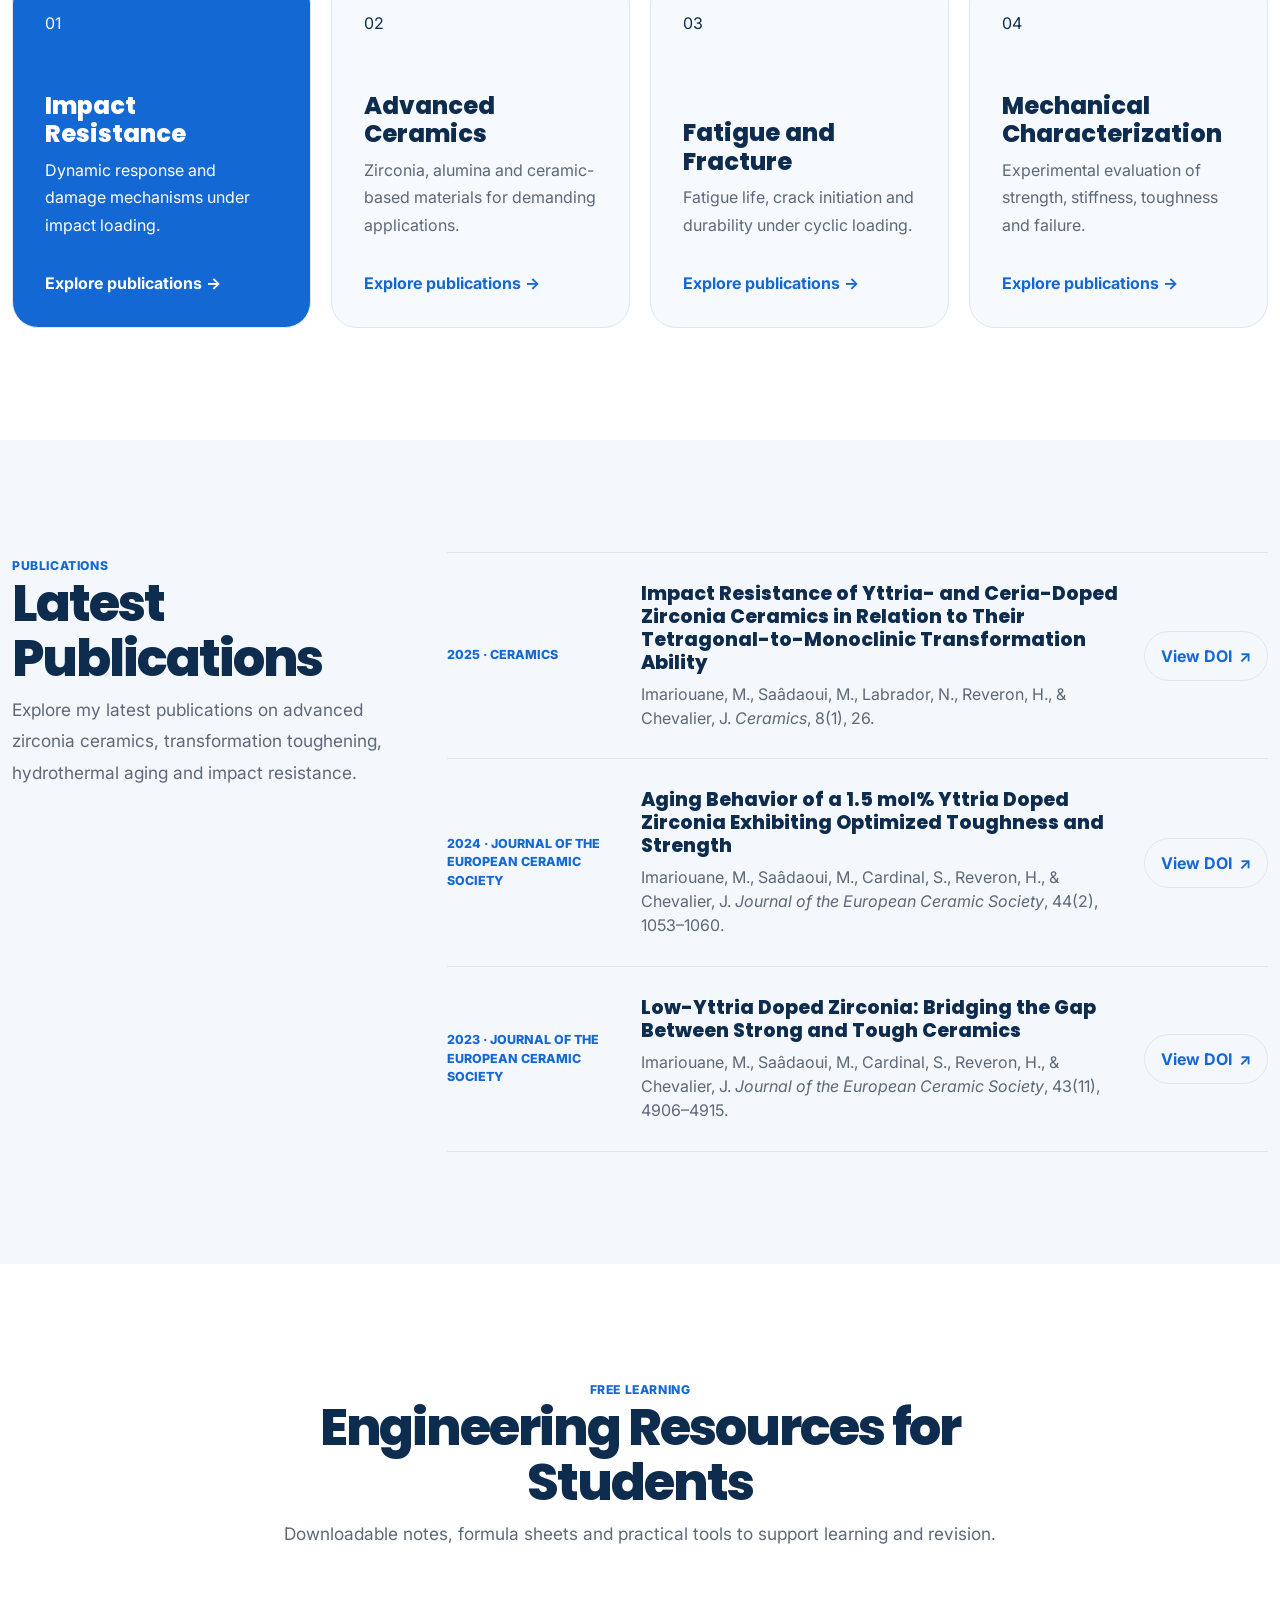
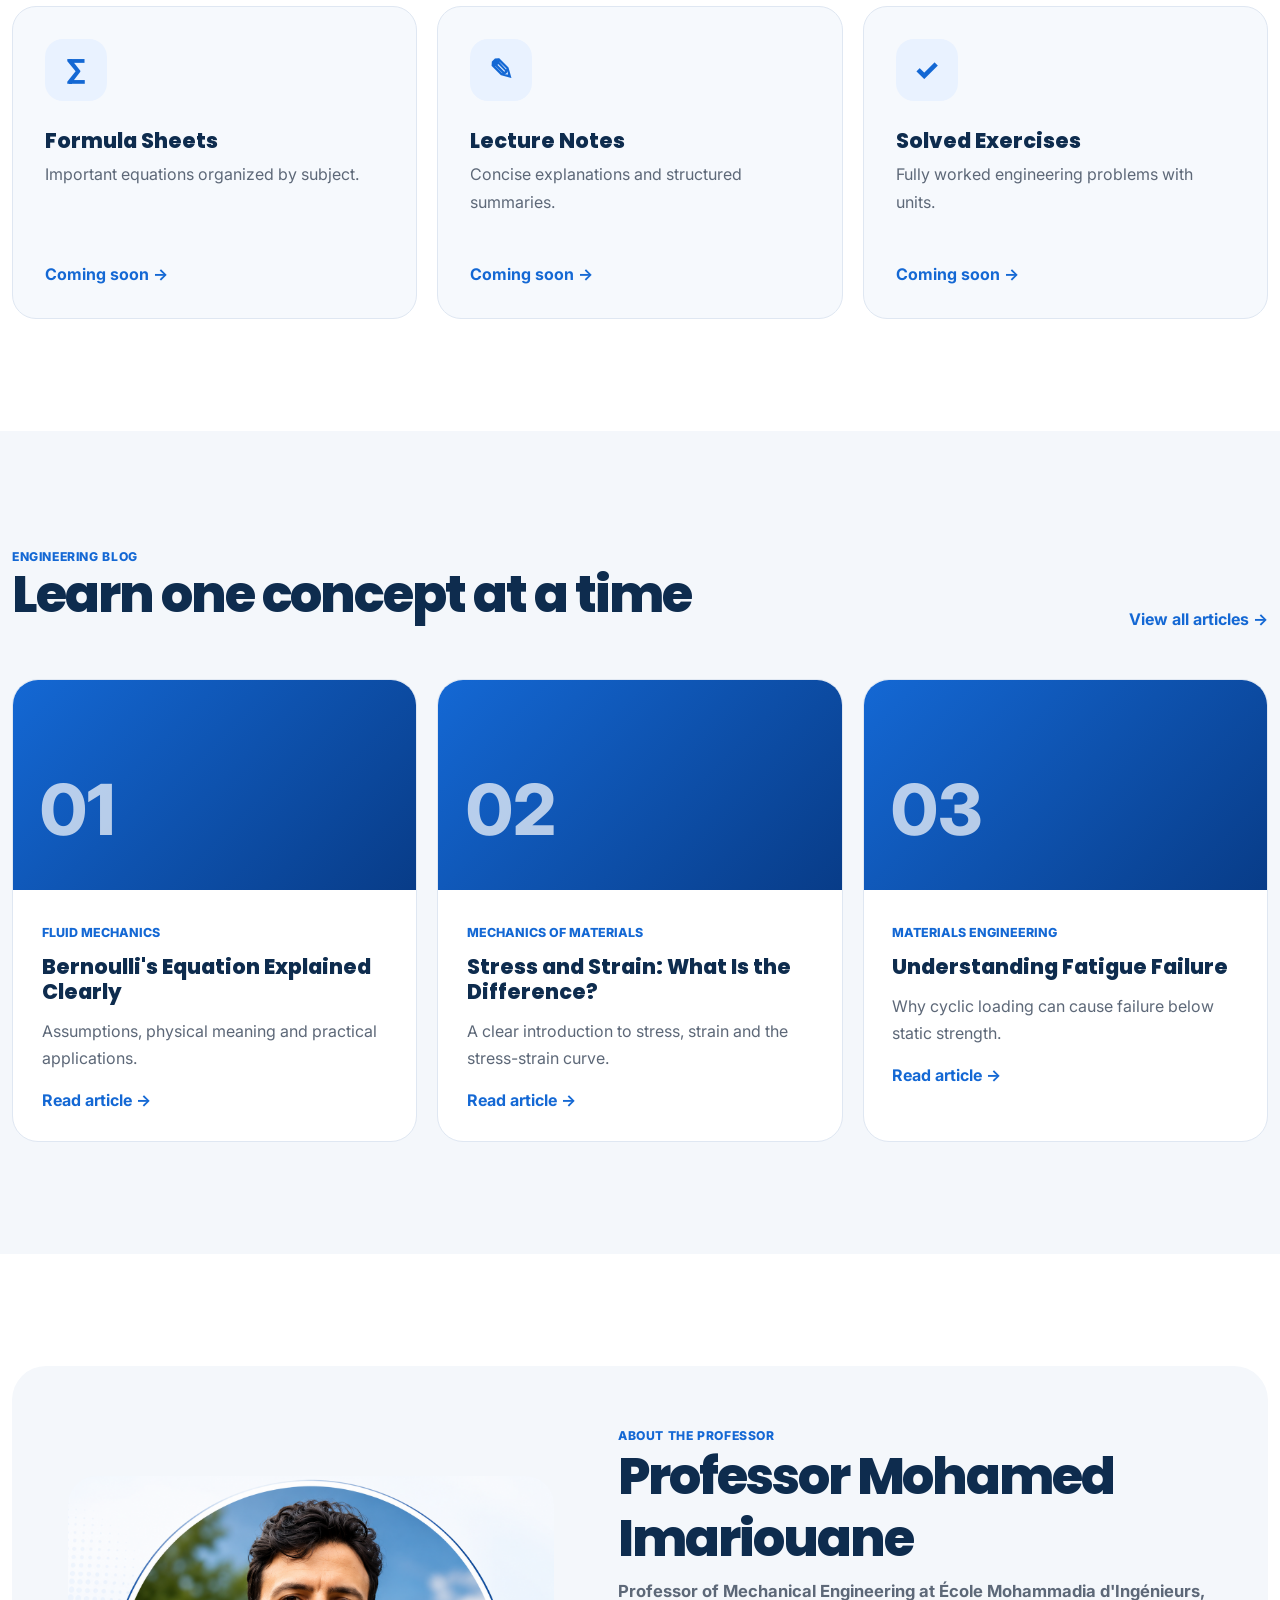
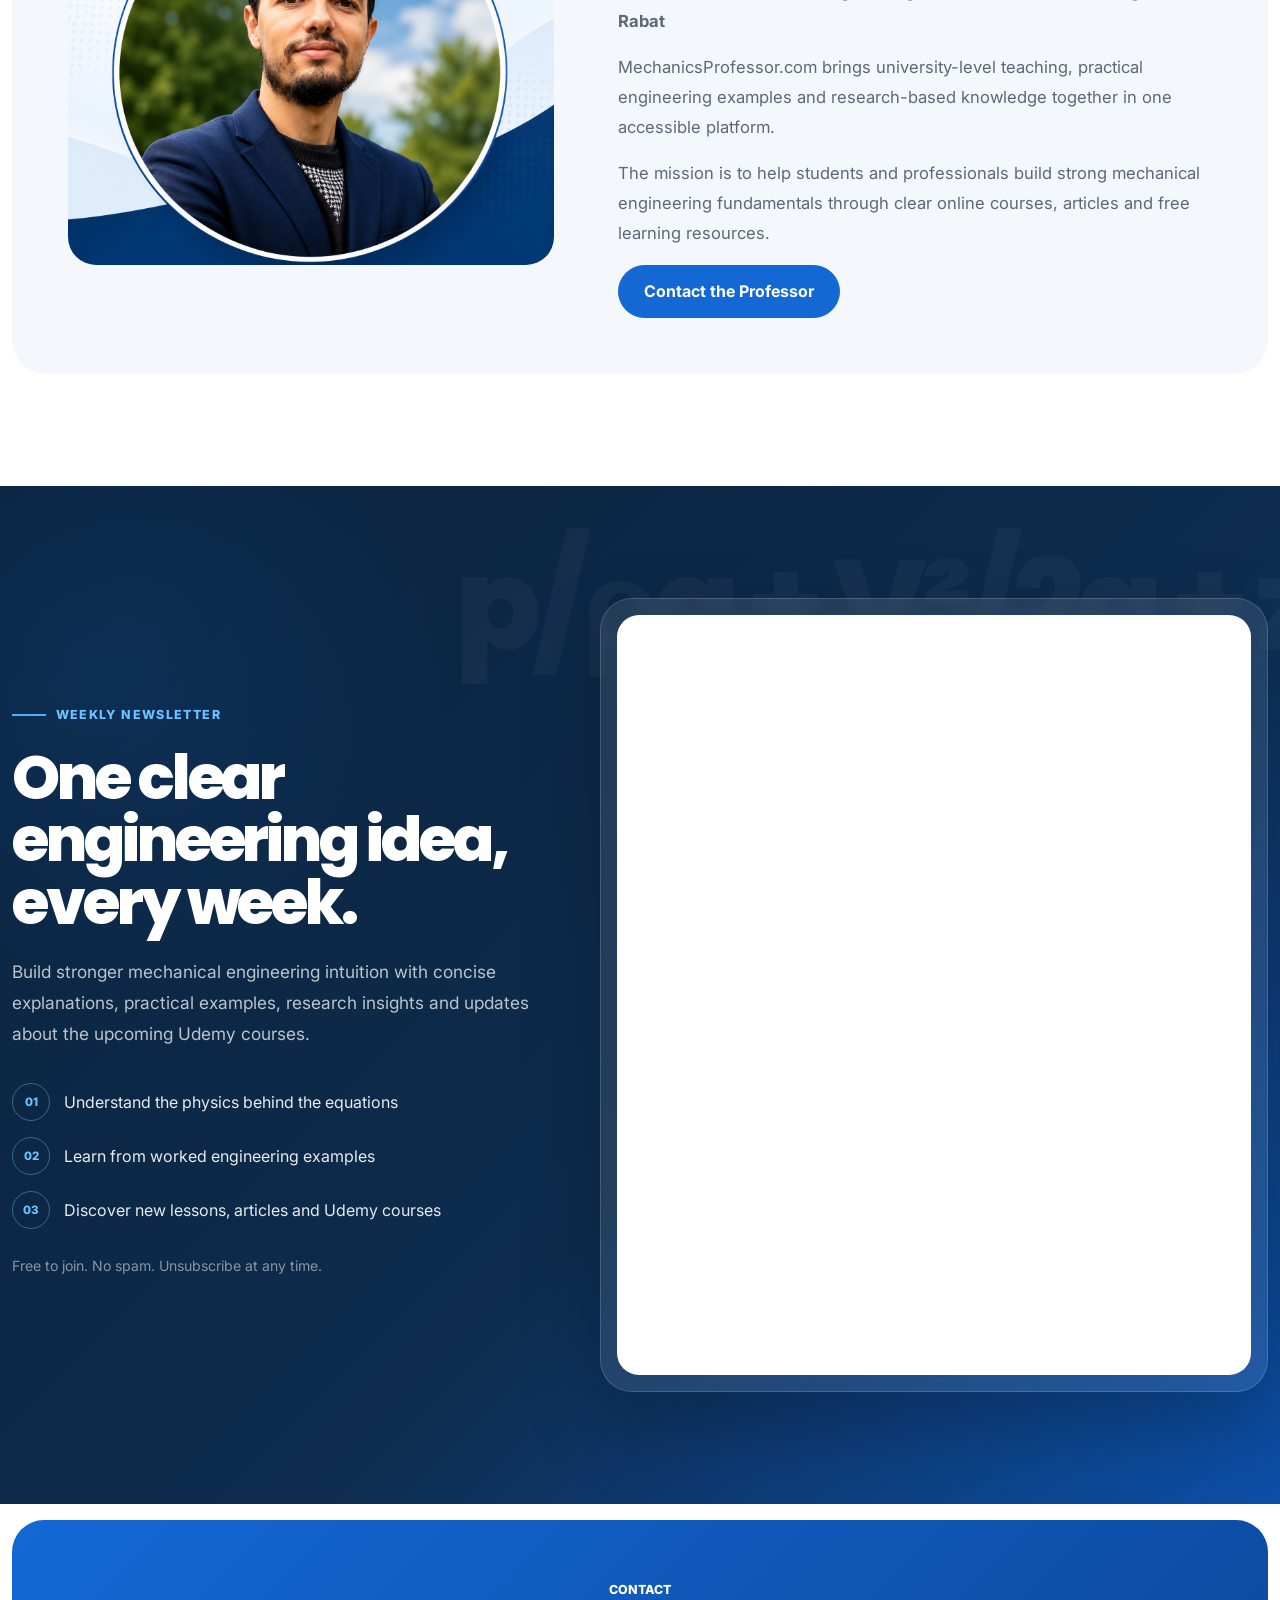
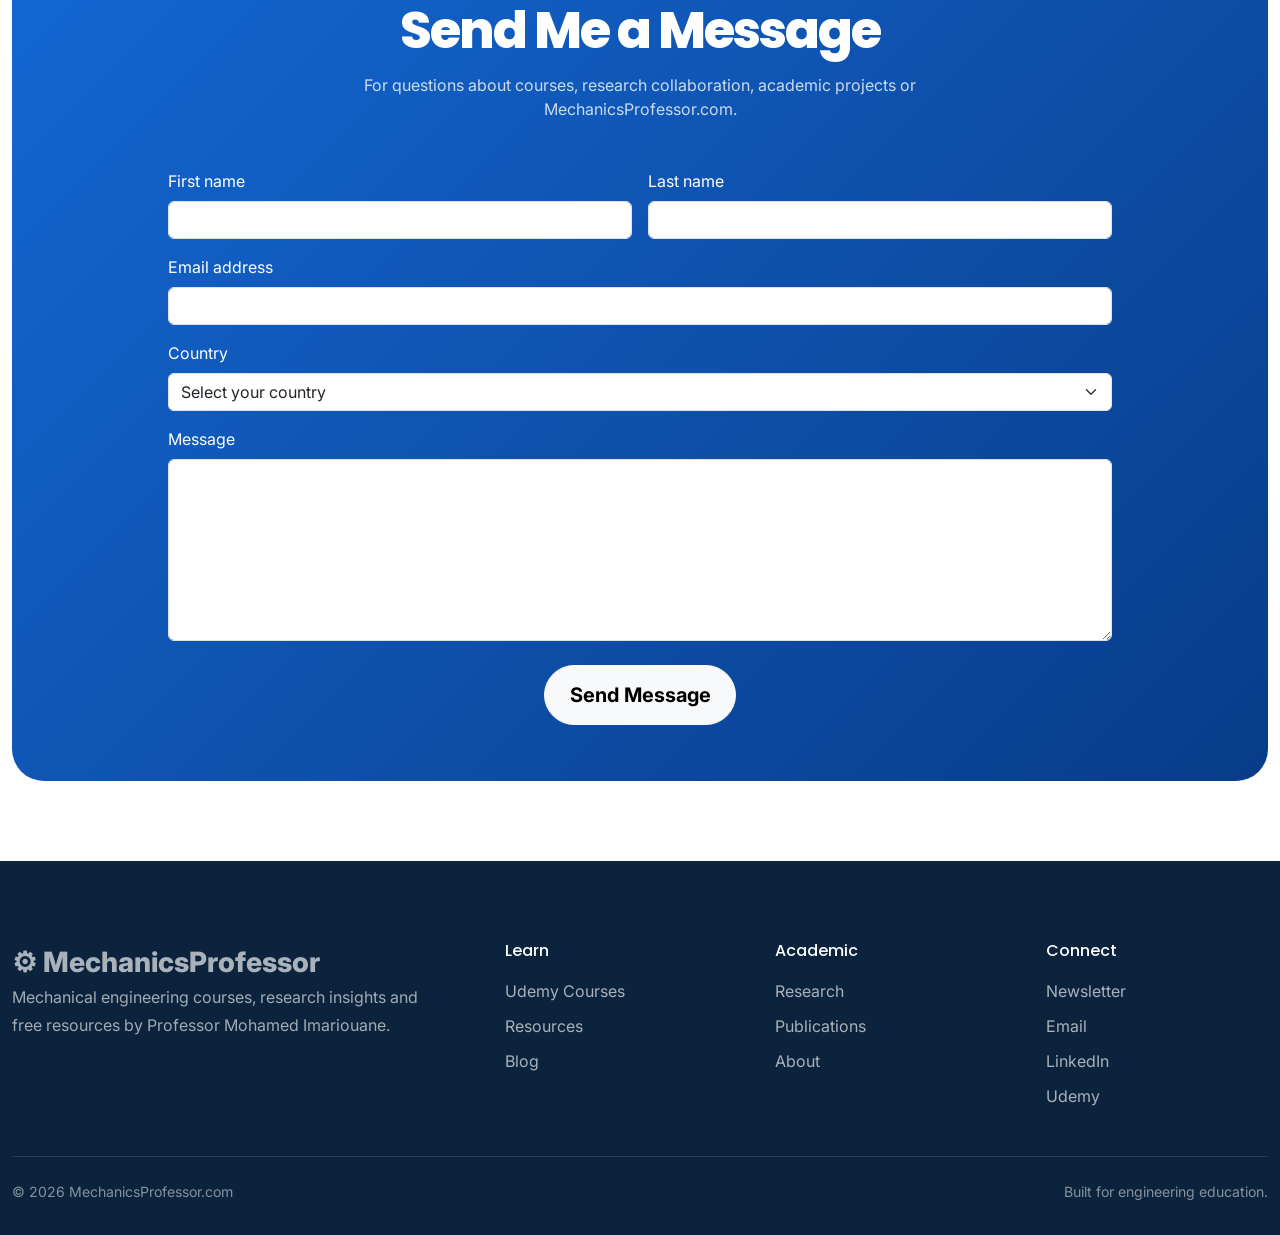
==== commit 939ccefe: "Focus MechanicsProfessor on Udemy courses" ====
--- a/index.html
+++ b/index.html
@@ -104,34 +104,6 @@
       display: block;
     }
 
-    .resource-card.resource-featured {
-      border-color: rgba(13, 110, 253, 0.38);
-      box-shadow: 0 18px 45px rgba(13, 110, 253, 0.12);
-      position: relative;
-      overflow: hidden;
-    }
-
-    .resource-card.resource-featured::before {
-      content: "INTERACTIVE";
-      position: absolute;
-      top: 0.8rem;
-      right: 0.8rem;
-      padding: 0.25rem 0.55rem;
-      border-radius: 999px;
-      background: #e7f2ff;
-      color: #0d6efd;
-      font-size: 0.66rem;
-      font-weight: 800;
-      letter-spacing: 0.08em;
-    }
-
-    .resource-card.resource-featured a {
-      display: inline-flex;
-      align-items: center;
-      gap: 0.35rem;
-      font-weight: 700;
-    }
-
     @media (max-width: 767px) {
       .contact-intro {
         margin-bottom: 1.5rem;
@@ -159,12 +131,11 @@
           <li class="nav-item"><a class="nav-link" href="#research">Research</a></li>
           <li class="nav-item"><a class="nav-link" href="#publications">Publications</a></li>
           <li class="nav-item"><a class="nav-link" href="#resources">Resources</a></li>
-          <li class="nav-item"><a class="nav-link" href="labs/">MP Labs</a></li>
           <li class="nav-item"><a class="nav-link" href="#blog">Blog</a></li>
           <li class="nav-item"><a class="nav-link" href="#about">About</a></li>
           <li class="nav-item"><a class="nav-link" href="#contact">Contact</a></li>
         </ul>
-        <a class="btn btn-primary nav-cta" href="labs/">Explore Labs</a>
+        <a class="btn btn-primary nav-cta" href="#courses">Explore Courses</a>
       </div>
     </div>
   </nav>
@@ -219,8 +190,8 @@
       <div class="container site-narrow">
         <div class="section-heading text-center">
           <span class="section-kicker">Featured Courses</span>
-          <h2>Learn Mechanical Engineering Online</h2>
-          <p>High-quality courses designed to build strong fundamentals and solve real engineering problems.</p>
+          <h2>Learn Mechanical Engineering on Udemy</h2>
+          <p>Focused courses designed to build strong fundamentals, explain the physics behind the equations and solve real engineering problems.</p>
         </div>
 
         <div class="row g-4">
@@ -229,7 +200,7 @@
               <div class="course-icon">🌊</div>
               <h3>Fluid Mechanics</h3>
               <p>Fluid statics, Bernoulli's equation, pipe flow, pumps, turbines and introductory CFD.</p>
-              <a href="#contact" class="btn btn-primary btn-sm">Coming Soon</a>
+              <a href="#newsletter" class="btn btn-primary btn-sm">Coming Soon on Udemy</a>
             </article>
           </div>
           <div class="col-md-6 col-xl-4">
@@ -237,7 +208,7 @@
               <div class="course-icon">🔥</div>
               <h3>Applied Thermodynamics</h3>
               <p>Thermodynamic cycles, energy systems and heat transfer through practical engineering examples.</p>
-              <a href="#contact" class="btn btn-primary btn-sm">Coming Soon</a>
+              <a href="#newsletter" class="btn btn-primary btn-sm">Coming Soon on Udemy</a>
             </article>
           </div>
           <div class="col-md-6 col-xl-4">
@@ -245,7 +216,7 @@
               <div class="course-icon">⚙️</div>
               <h3>Mechanical Behaviour of Materials</h3>
               <p>Stress, strain, fatigue, fracture, ceramics and advanced engineering materials.</p>
-              <a href="#contact" class="btn btn-primary btn-sm">Coming Soon</a>
+              <a href="#newsletter" class="btn btn-primary btn-sm">Coming Soon on Udemy</a>
             </article>
           </div>
           <div class="col-md-6 col-xl-4">
@@ -253,7 +224,7 @@
               <div class="course-icon">📐</div>
               <h3>Continuum Mechanics</h3>
               <p>Tensor notation, deformation, stress analysis and constitutive behaviour.</p>
-              <a href="#contact" class="btn btn-primary btn-sm">Coming Soon</a>
+              <a href="#newsletter" class="btn btn-primary btn-sm">Coming Soon on Udemy</a>
             </article>
           </div>
           <div class="col-md-6 col-xl-4">
@@ -261,7 +232,7 @@
               <div class="course-icon">🧩</div>
               <h3>Finite Element Analysis</h3>
               <p>From governing equations and weak form to practical finite element modelling.</p>
-              <a href="#contact" class="btn btn-primary btn-sm">Coming Soon</a>
+              <a href="#newsletter" class="btn btn-primary btn-sm">Coming Soon on Udemy</a>
             </article>
           </div>
           <div class="col-md-6 col-xl-4">
@@ -269,7 +240,7 @@
               <div class="course-icon">🧪</div>
               <h3>Materials Science</h3>
               <p>Microstructure, mechanical properties, failure mechanisms and material selection.</p>
-              <a href="#contact" class="btn btn-primary btn-sm">Coming Soon</a>
+              <a href="#newsletter" class="btn btn-primary btn-sm">Coming Soon on Udemy</a>
             </article>
           </div>
         </div>
@@ -369,7 +340,6 @@
           <article class="resource-card"><div class="resource-icon">∑</div><h3>Formula Sheets</h3><p>Important equations organized by subject.</p><a href="#contact">Coming soon →</a></article>
           <article class="resource-card"><div class="resource-icon">✎</div><h3>Lecture Notes</h3><p>Concise explanations and structured summaries.</p><a href="#contact">Coming soon →</a></article>
           <article class="resource-card"><div class="resource-icon">✓</div><h3>Solved Exercises</h3><p>Fully worked engineering problems with units.</p><a href="#contact">Coming soon →</a></article>
-          <article class="resource-card resource-featured"><div class="resource-icon">⚙</div><h3>MP Labs</h3><p>Explore the new interactive laboratory platform for fluid mechanics, solid mechanics and thermal sciences.</p><a href="labs/">Explore the laboratory roadmap →</a></article>
         </div>
       </div>
     </section>
@@ -414,12 +384,12 @@
           <div class="newsletter-copy">
             <span class="newsletter-kicker">Weekly newsletter</span>
             <h2 id="newsletter-heading">One clear engineering idea, every week.</h2>
-            <p>Build stronger mechanical engineering intuition with concise explanations, practical examples, research insights and updates from the interactive labs.</p>
+            <p>Build stronger mechanical engineering intuition with concise explanations, practical examples, research insights and updates about the upcoming Udemy courses.</p>
 
             <ul class="newsletter-benefits" aria-label="Newsletter benefits">
               <li><span aria-hidden="true">01</span> Understand the physics behind the equations</li>
               <li><span aria-hidden="true">02</span> Learn from worked engineering examples</li>
-              <li><span aria-hidden="true">03</span> Discover new lessons, articles and labs</li>
+              <li><span aria-hidden="true">03</span> Discover new lessons, articles and Udemy courses</li>
             </ul>
 
             <p class="newsletter-note">Free to join. No spam. Unsubscribe at any time.</p>
@@ -753,9 +723,9 @@
           <a class="footer-brand" href="#home"><span>⚙</span> MechanicsProfessor</a>
           <p>Mechanical engineering courses, research insights and free resources by Professor Mohamed Imariouane.</p>
         </div>
-        <div><h3>Learn</h3><a href="#courses">Courses</a><a href="#resources">Resources</a><a href="labs/">MP Labs</a><a href="#blog">Blog</a></div>
+        <div><h3>Learn</h3><a href="#courses">Udemy Courses</a><a href="#resources">Resources</a><a href="#blog">Blog</a></div>
         <div><h3>Academic</h3><a href="#research">Research</a><a href="#publications">Publications</a><a href="#about">About</a></div>
-        <div><h3>Connect</h3><a href="#newsletter">Newsletter</a><a href="#contact">Email</a><a href="#contact">LinkedIn</a><a href="#contact">Udemy</a></div>
+        <div><h3>Connect</h3><a href="#newsletter">Newsletter</a><a href="#contact">Email</a><a href="#contact">LinkedIn</a><a href="#courses">Udemy</a></div>
       </div>
       <div class="footer-bottom"><span>© 2026 MechanicsProfessor.com</span><span>Built for engineering education.</span></div>
     </div>
--- a/style.css
+++ b/style.css
@@ -129,3 +129,7 @@
   .newsletter-embed{padding:.45rem;border-radius:22px}
   .newsletter-frame{height:900px;min-height:900px;border-radius:17px}
 }
+
+@media(min-width:1200px){
+  .resources-grid{grid-template-columns:repeat(3,1fr)}
+}
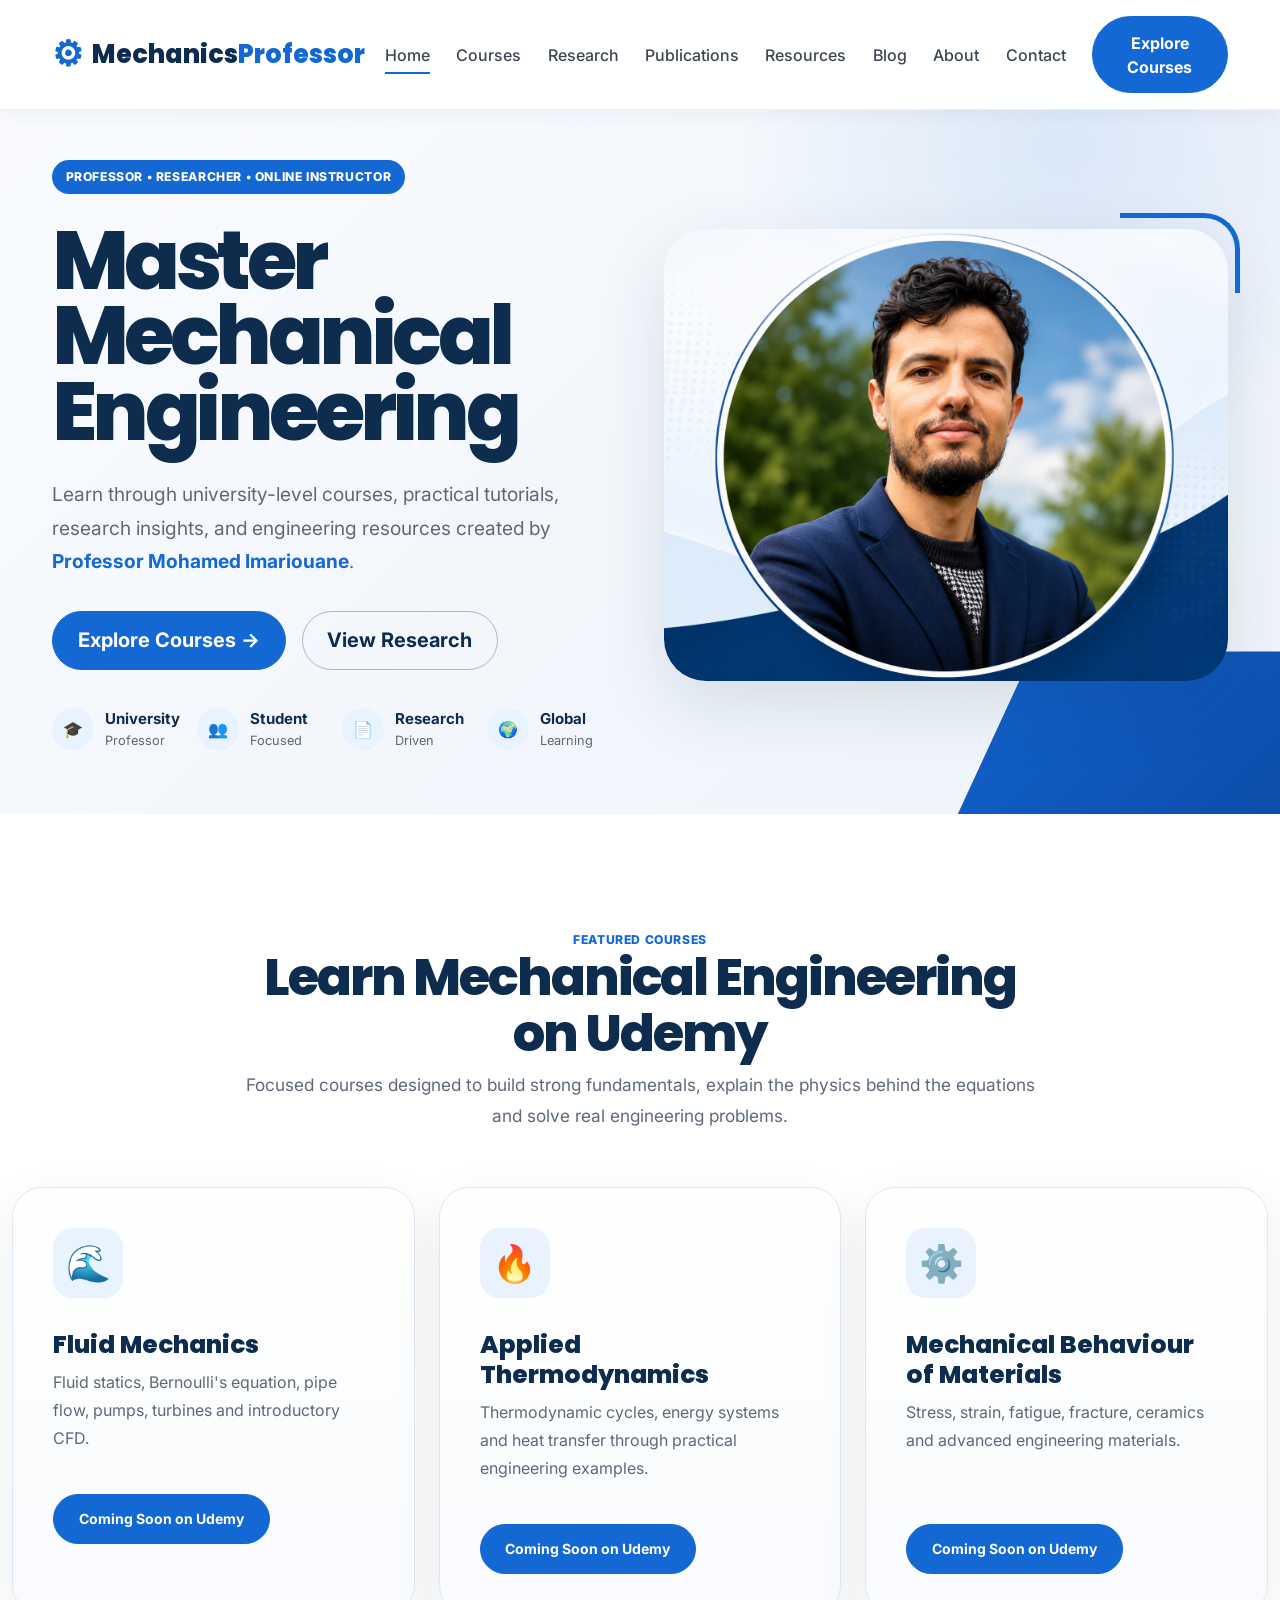
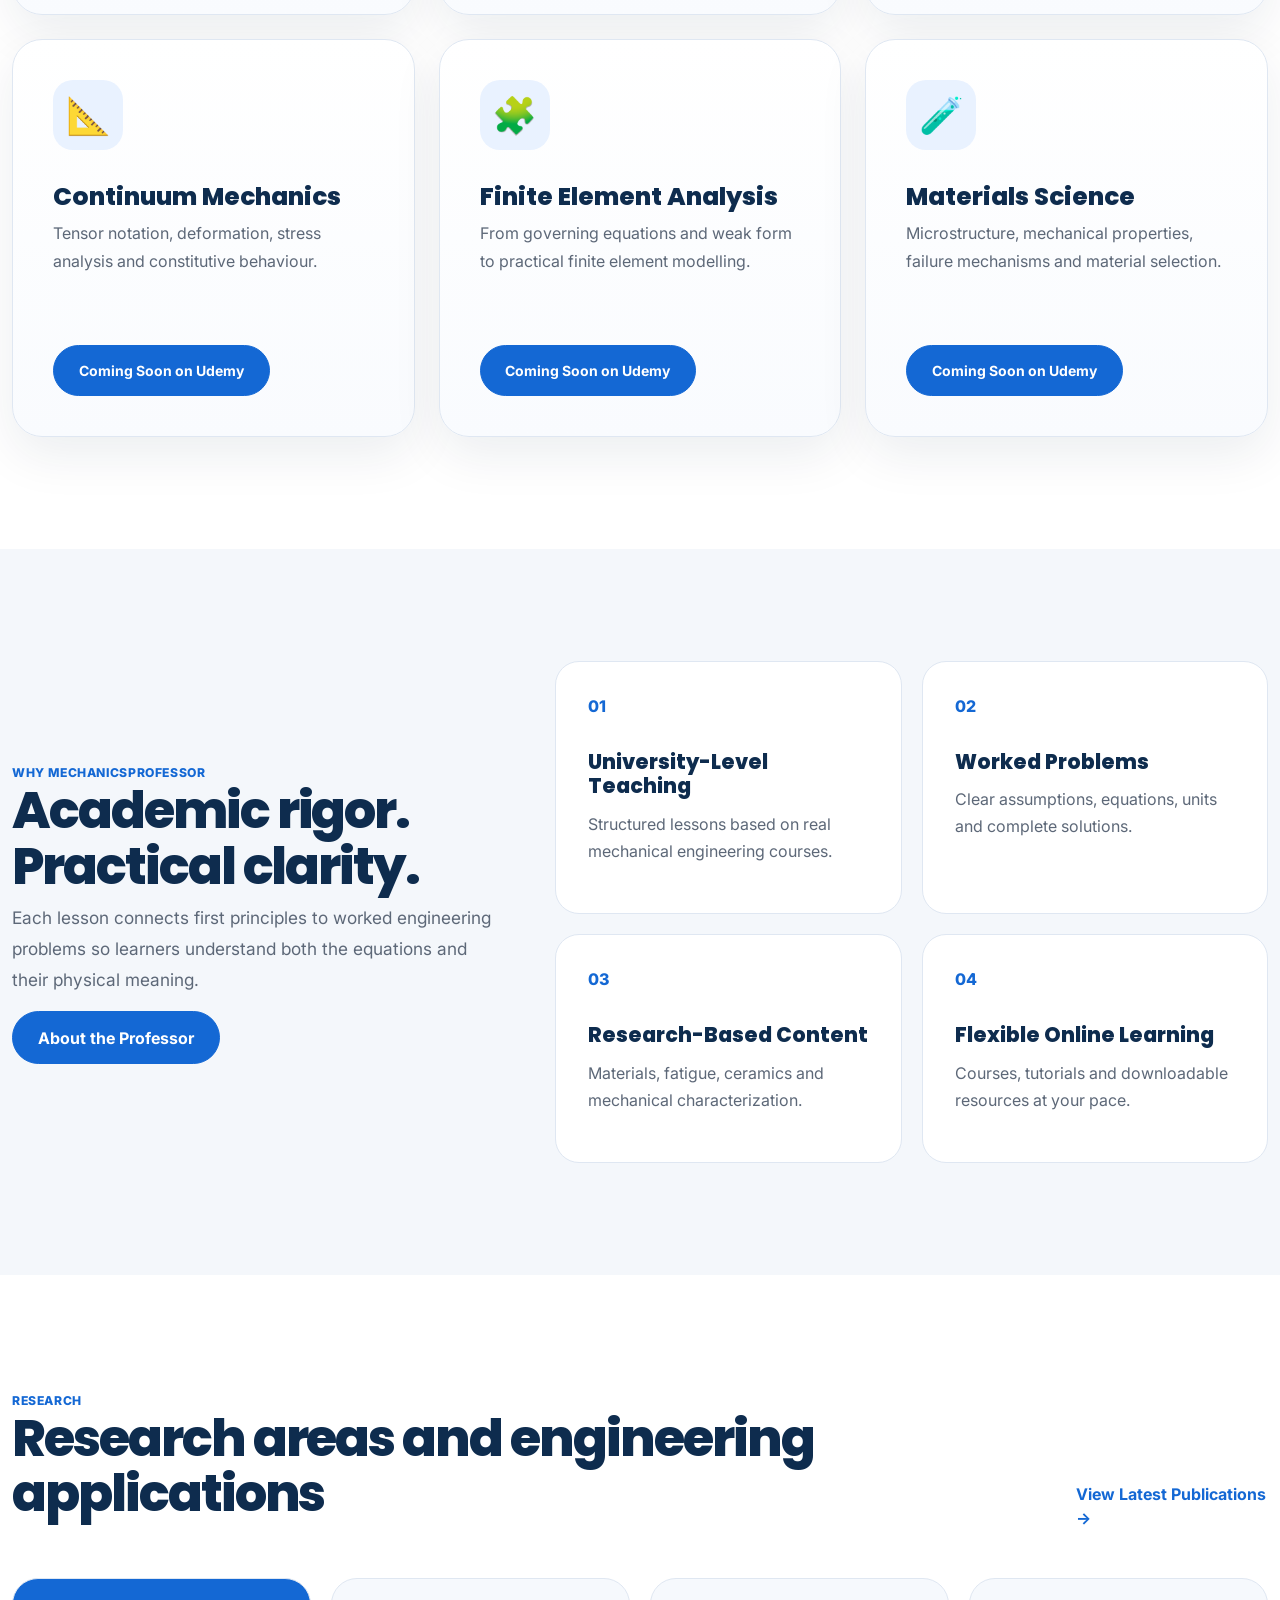
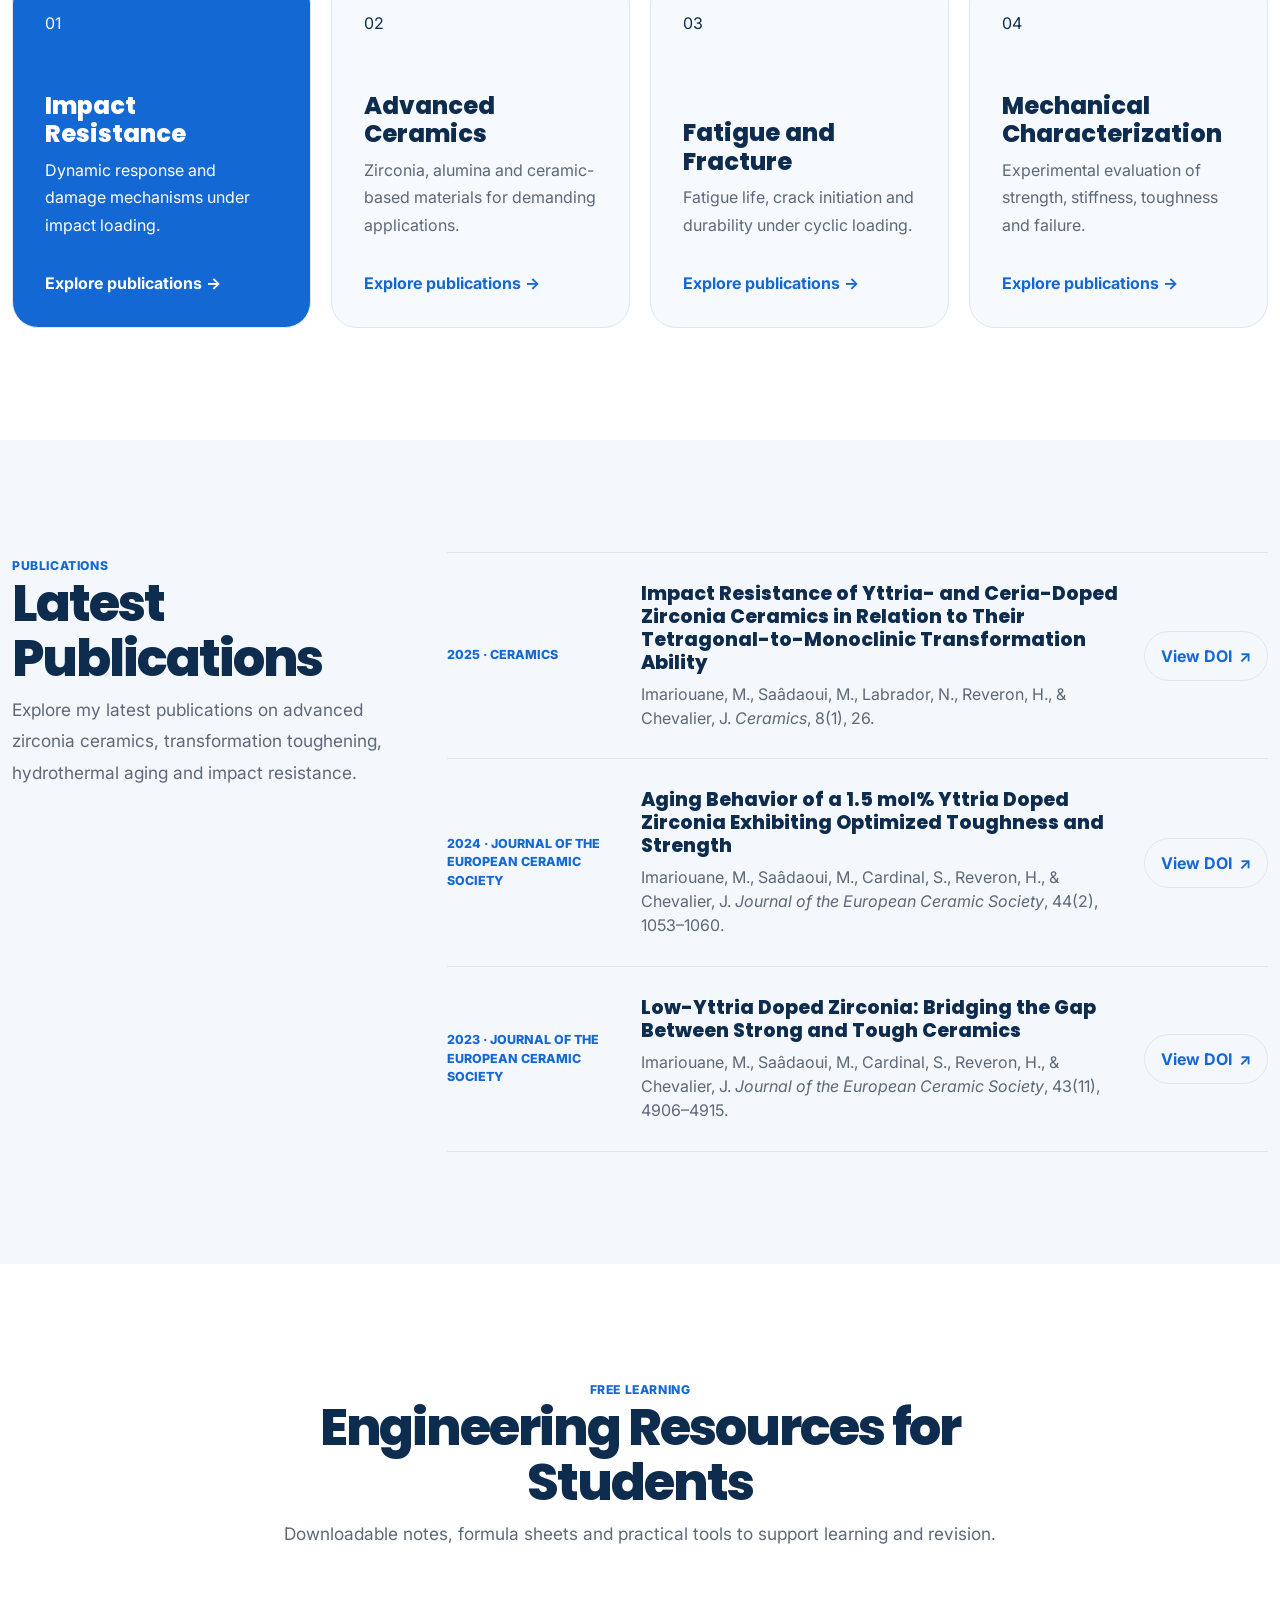
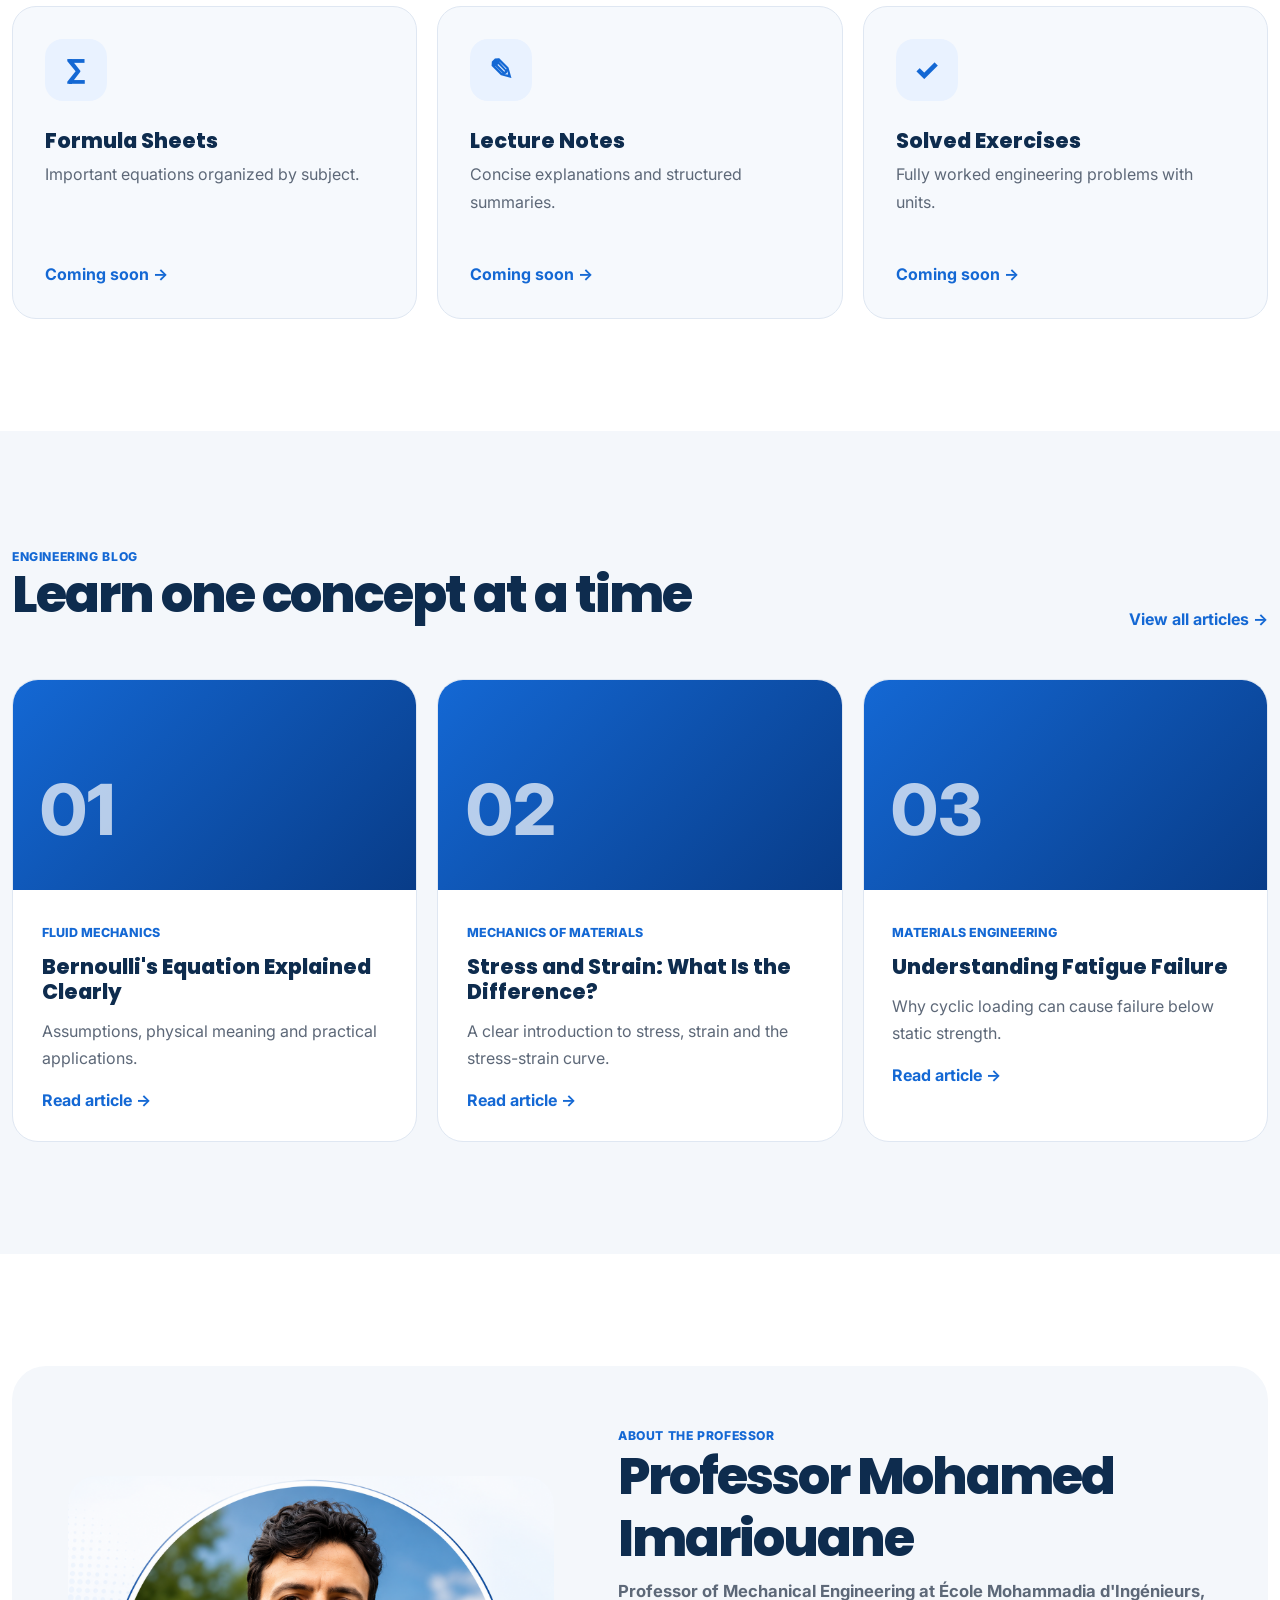
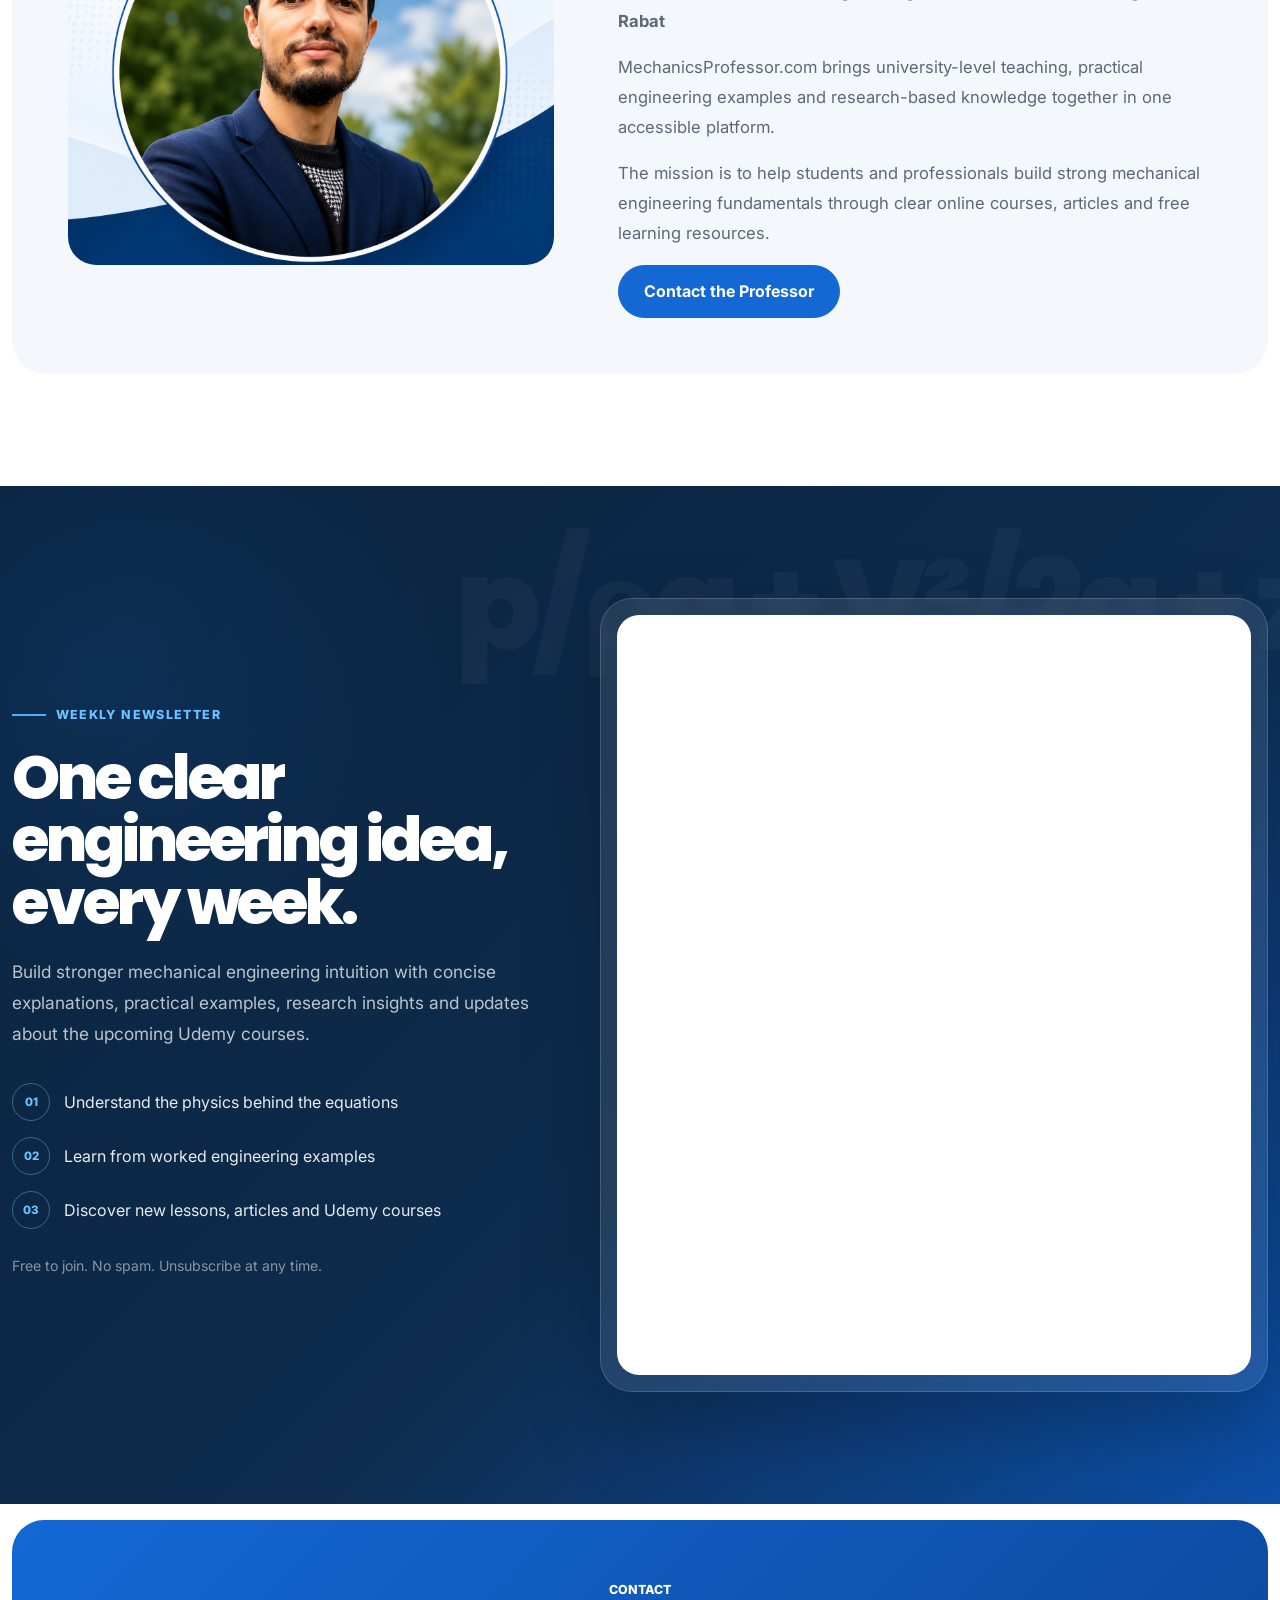
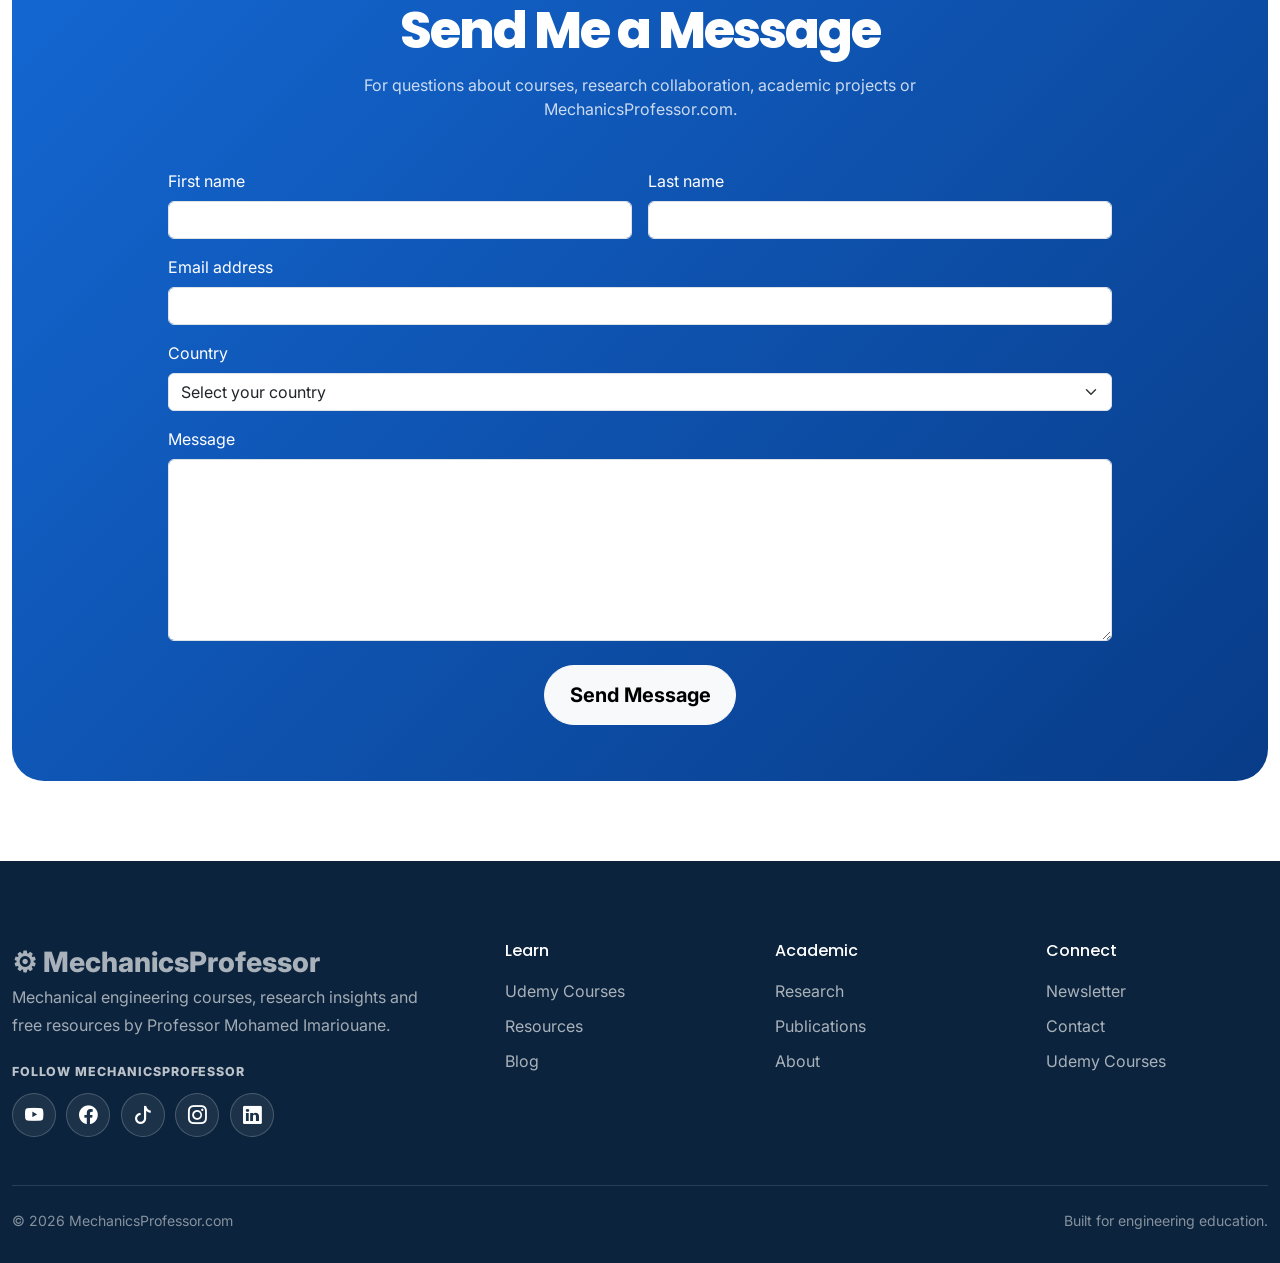
==== commit 8ae995d5: "Add MechanicsProfessor social media links" ====
--- a/index.html
+++ b/index.html
@@ -14,6 +14,7 @@
   <link rel="preconnect" href="https://fonts.gstatic.com" crossorigin>
   <link href="https://fonts.googleapis.com/css2?family=Inter:wght@400;500;600;700&family=Poppins:wght@500;600;700;800&display=swap" rel="stylesheet">
   <link href="https://cdn.jsdelivr.net/npm/bootstrap@5.3.3/dist/css/bootstrap.min.css" rel="stylesheet">
+  <link href="https://cdn.jsdelivr.net/npm/bootstrap-icons@1.11.3/font/bootstrap-icons.min.css" rel="stylesheet">
   <link rel="stylesheet" href="style.css">
 
   <style>
@@ -722,10 +723,20 @@
         <div>
           <a class="footer-brand" href="#home"><span>⚙</span> MechanicsProfessor</a>
           <p>Mechanical engineering courses, research insights and free resources by Professor Mohamed Imariouane.</p>
+          <div class="social-follow">
+            <span class="social-heading">Follow MechanicsProfessor</span>
+            <div class="social-links" aria-label="MechanicsProfessor social media links">
+              <a href="https://www.youtube.com/@MechanicsProfessor" target="_blank" rel="noopener noreferrer" aria-label="MechanicsProfessor on YouTube" title="YouTube"><i class="bi bi-youtube" aria-hidden="true"></i></a>
+              <a href="https://web.facebook.com/profile.php?id=61592496906113" target="_blank" rel="noopener noreferrer" aria-label="MechanicsProfessor on Facebook" title="Facebook"><i class="bi bi-facebook" aria-hidden="true"></i></a>
+              <a href="https://www.tiktok.com/@mechanicsprofessor" target="_blank" rel="noopener noreferrer" aria-label="MechanicsProfessor on TikTok" title="TikTok"><i class="bi bi-tiktok" aria-hidden="true"></i></a>
+              <a href="https://www.instagram.com/mechanicsprofessor" target="_blank" rel="noopener noreferrer" aria-label="MechanicsProfessor on Instagram" title="Instagram"><i class="bi bi-instagram" aria-hidden="true"></i></a>
+              <a href="https://www.linkedin.com/in/mohamed-imariouane-7b540096/" target="_blank" rel="noopener noreferrer" aria-label="Professor Mohamed Imariouane on LinkedIn" title="LinkedIn"><i class="bi bi-linkedin" aria-hidden="true"></i></a>
+            </div>
+          </div>
         </div>
         <div><h3>Learn</h3><a href="#courses">Udemy Courses</a><a href="#resources">Resources</a><a href="#blog">Blog</a></div>
         <div><h3>Academic</h3><a href="#research">Research</a><a href="#publications">Publications</a><a href="#about">About</a></div>
-        <div><h3>Connect</h3><a href="#newsletter">Newsletter</a><a href="#contact">Email</a><a href="#contact">LinkedIn</a><a href="#courses">Udemy</a></div>
+        <div><h3>Connect</h3><a href="#newsletter">Newsletter</a><a href="#contact">Contact</a><a href="#courses">Udemy Courses</a></div>
       </div>
       <div class="footer-bottom"><span>© 2026 MechanicsProfessor.com</span><span>Built for engineering education.</span></div>
     </div>
--- a/style.css
+++ b/style.css
@@ -133,3 +133,43 @@
 @media(min-width:1200px){
   .resources-grid{grid-template-columns:repeat(3,1fr)}
 }
+
+/* Social media links */
+.social-follow{margin-top:1.4rem}
+.social-heading{
+  display:block;
+  margin-bottom:.75rem;
+  color:rgba(255,255,255,.72);
+  font-size:.78rem;
+  font-weight:800;
+  letter-spacing:.07em;
+  text-transform:uppercase;
+}
+.social-links{
+  display:flex;
+  flex-wrap:wrap;
+  gap:.65rem;
+}
+.social-links a{
+  width:44px;
+  height:44px;
+  display:grid;
+  place-items:center;
+  border:1px solid rgba(255,255,255,.2);
+  border-radius:50%;
+  background:rgba(255,255,255,.07);
+  color:#fff;
+  font-size:1.15rem;
+  transition:transform .2s ease,background-color .2s ease,border-color .2s ease,box-shadow .2s ease;
+}
+.social-links a:hover{
+  transform:translateY(-3px);
+  border-color:var(--blue);
+  background:var(--blue);
+  color:#fff;
+  box-shadow:0 10px 24px rgba(0,0,0,.22);
+}
+.social-links a:focus-visible{
+  outline:3px solid #6fc2ff;
+  outline-offset:3px;
+}
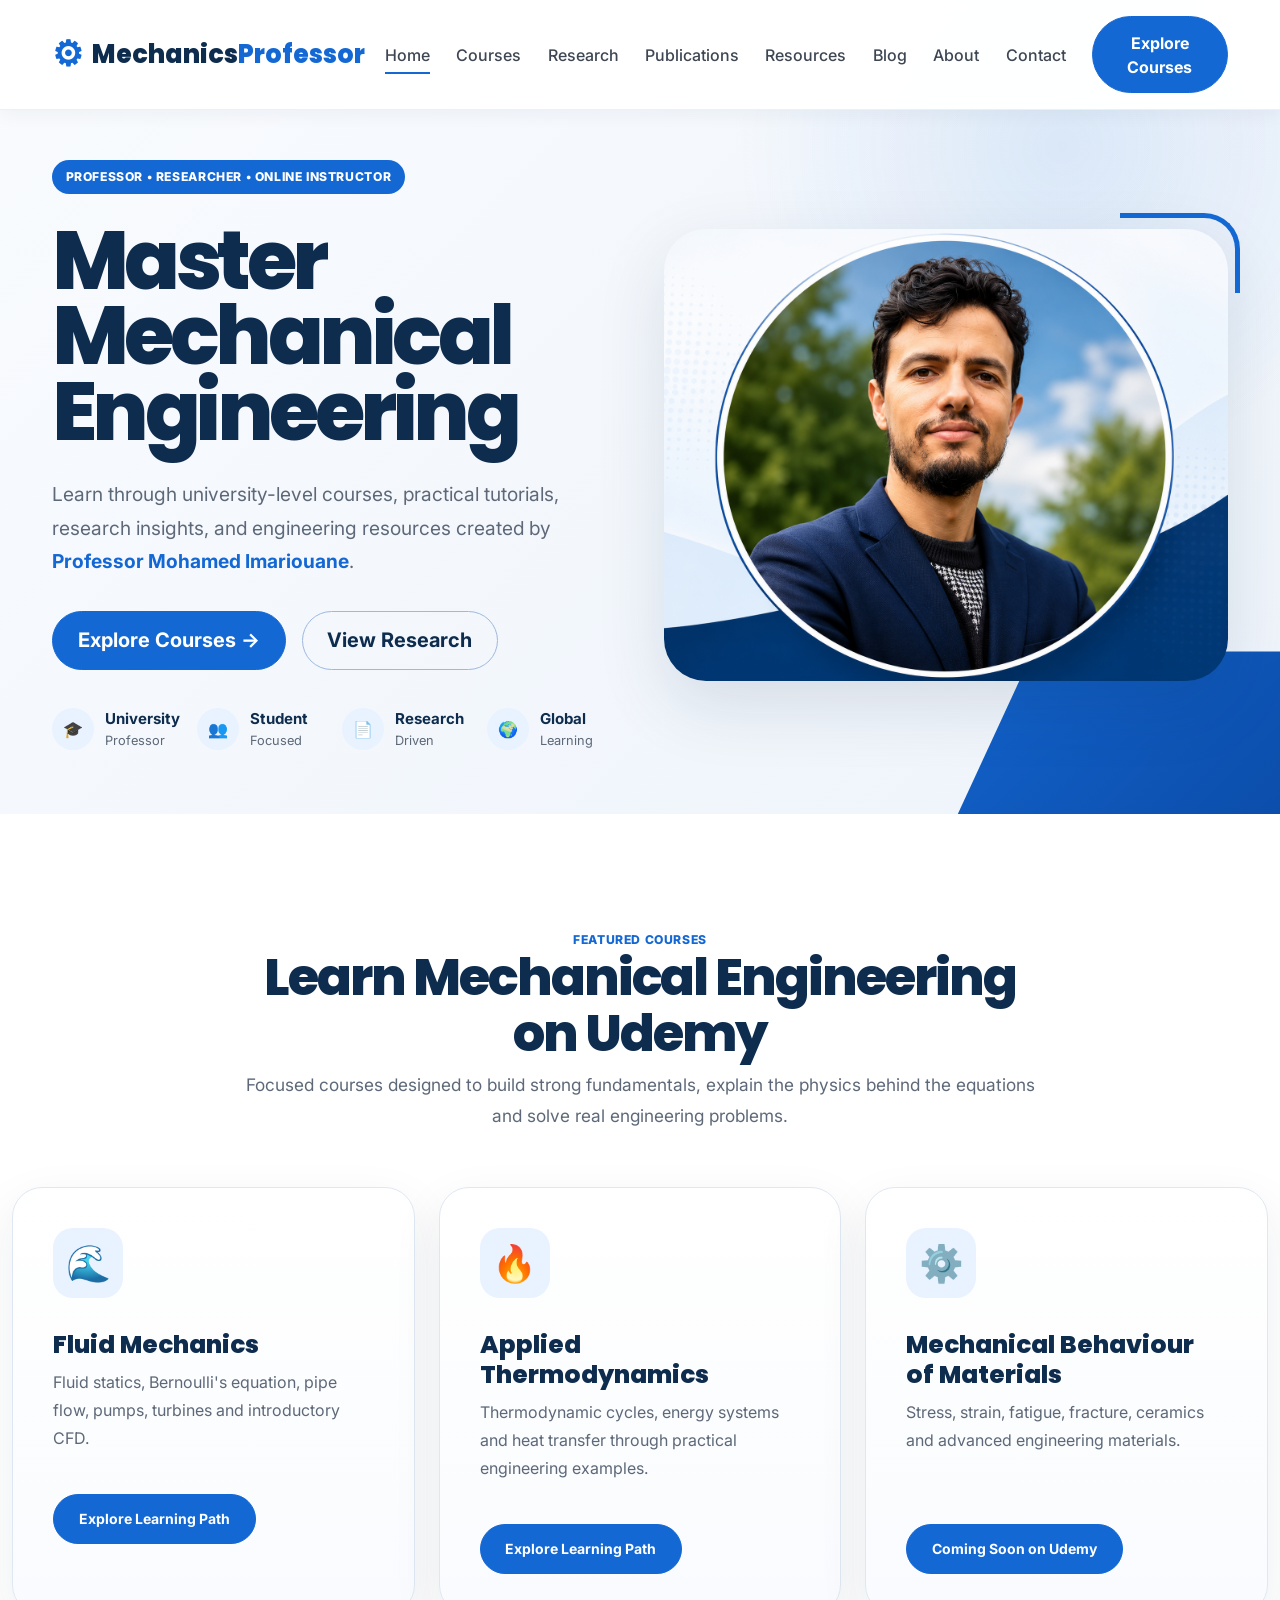
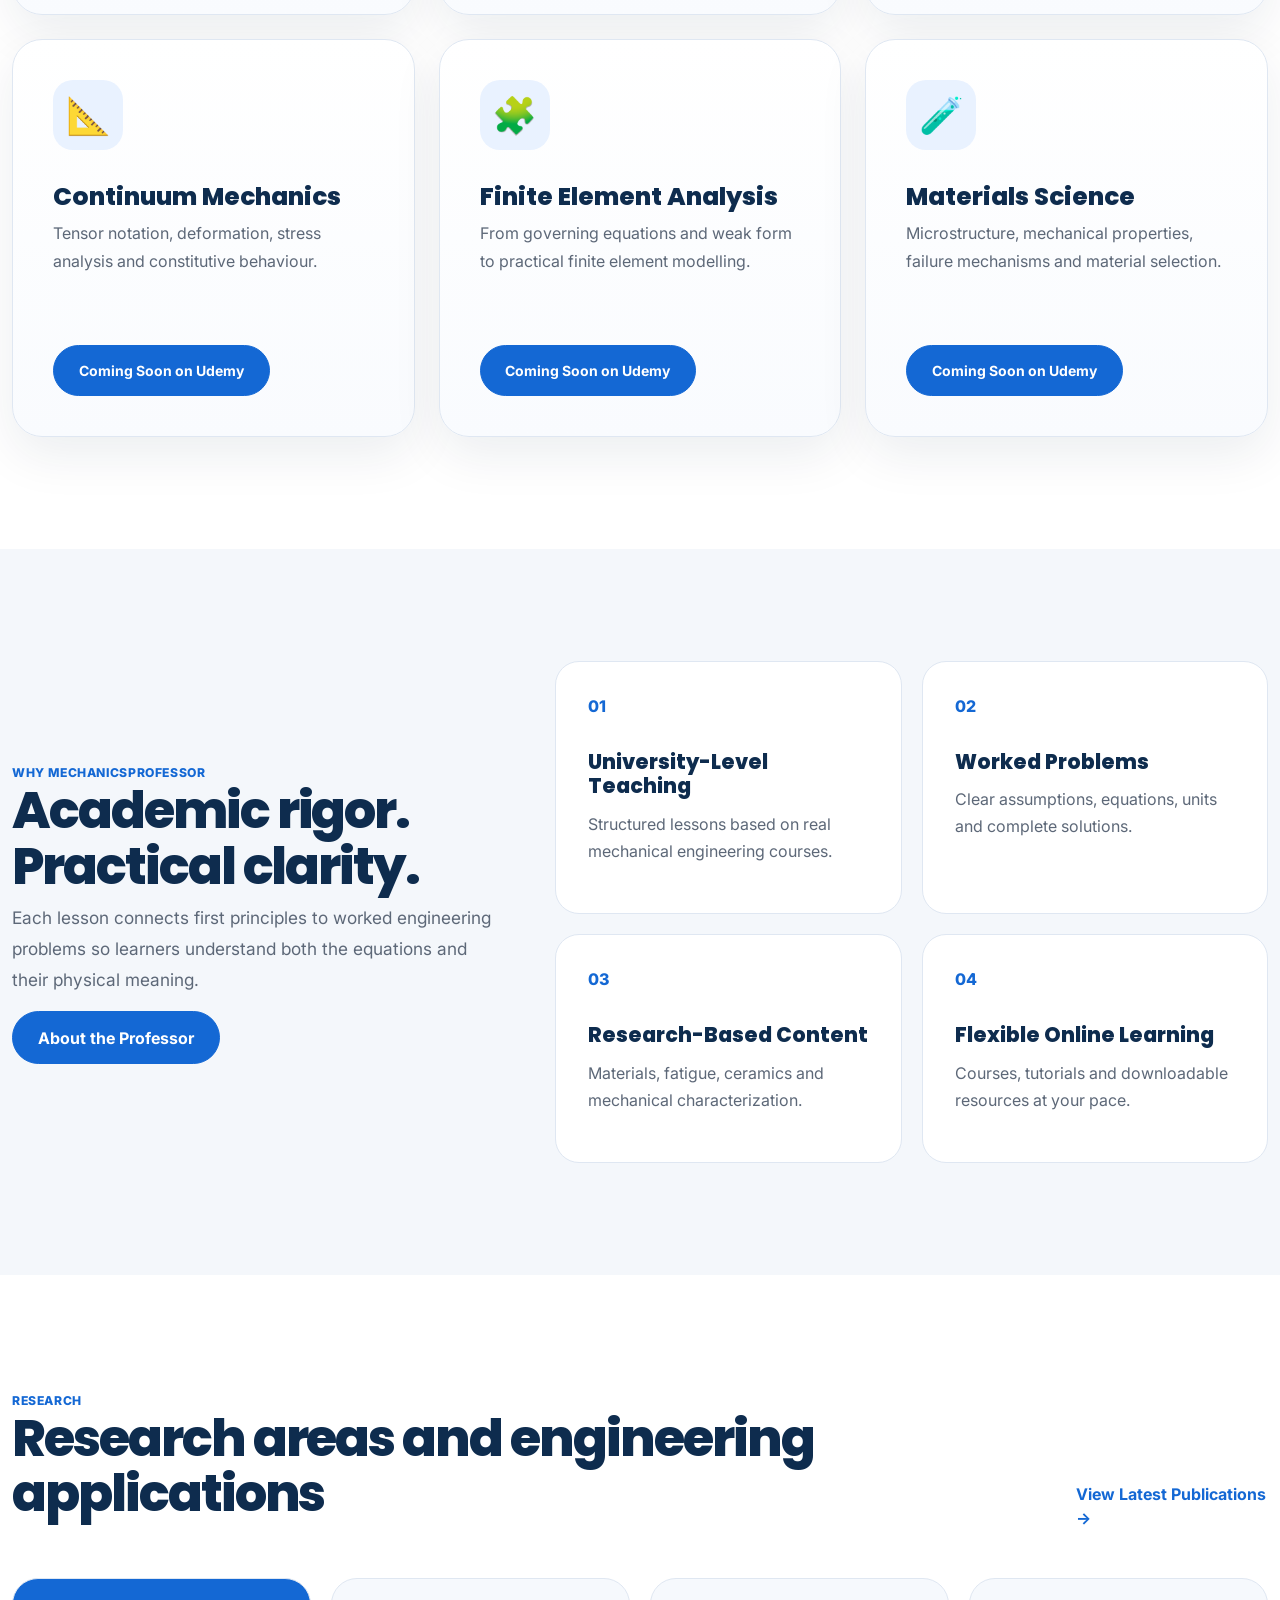
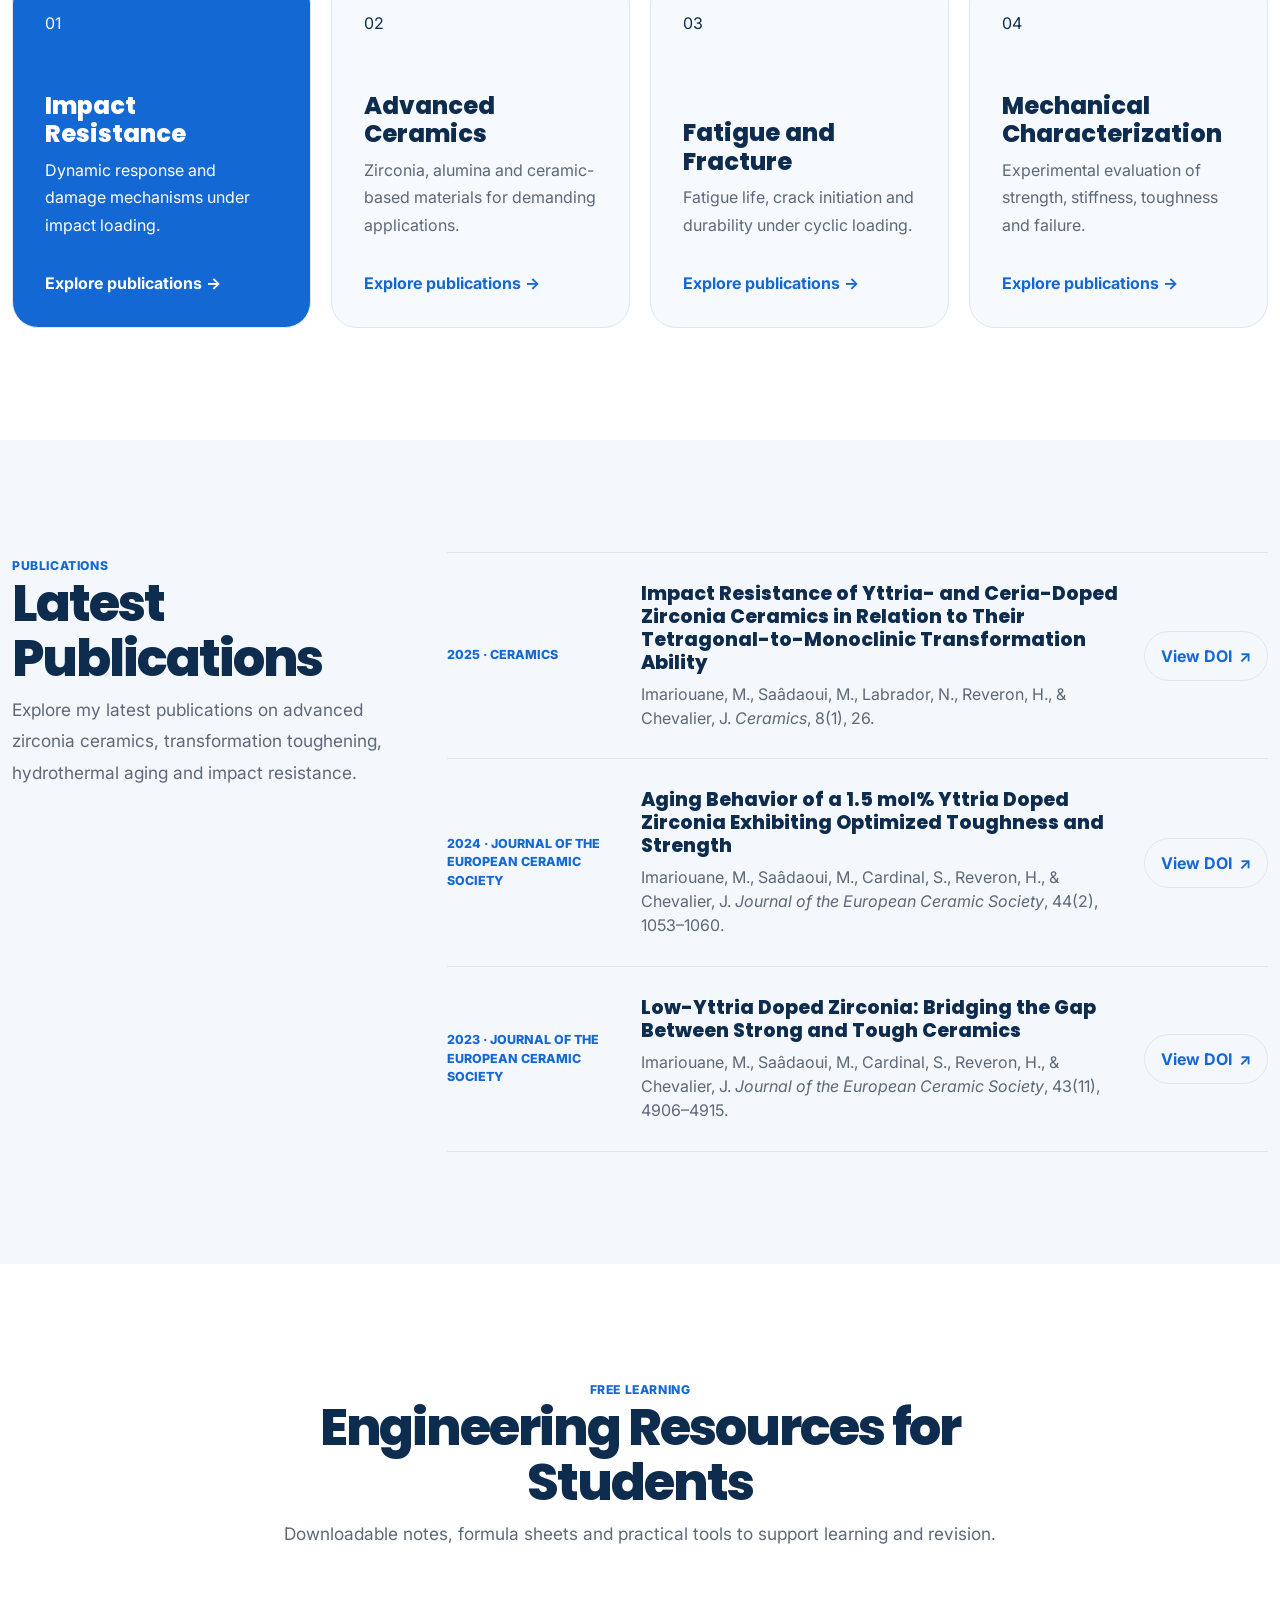
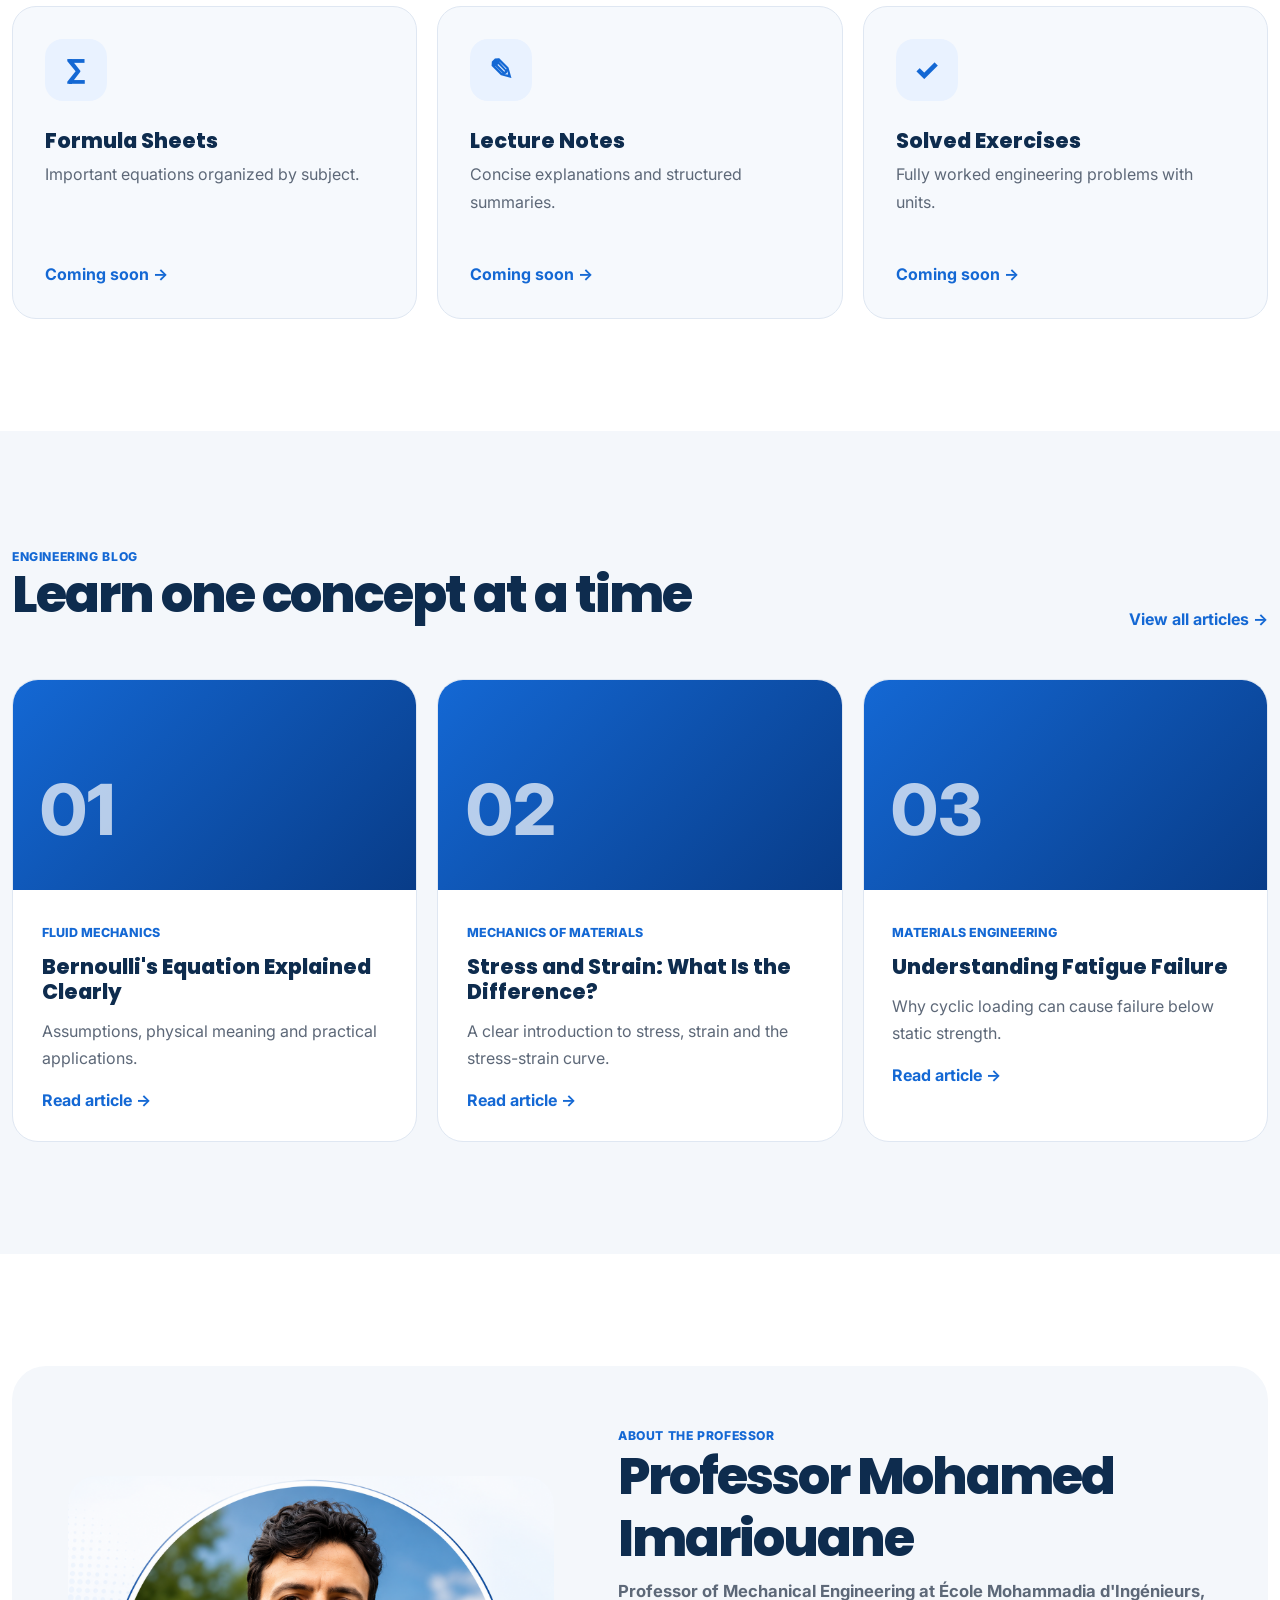
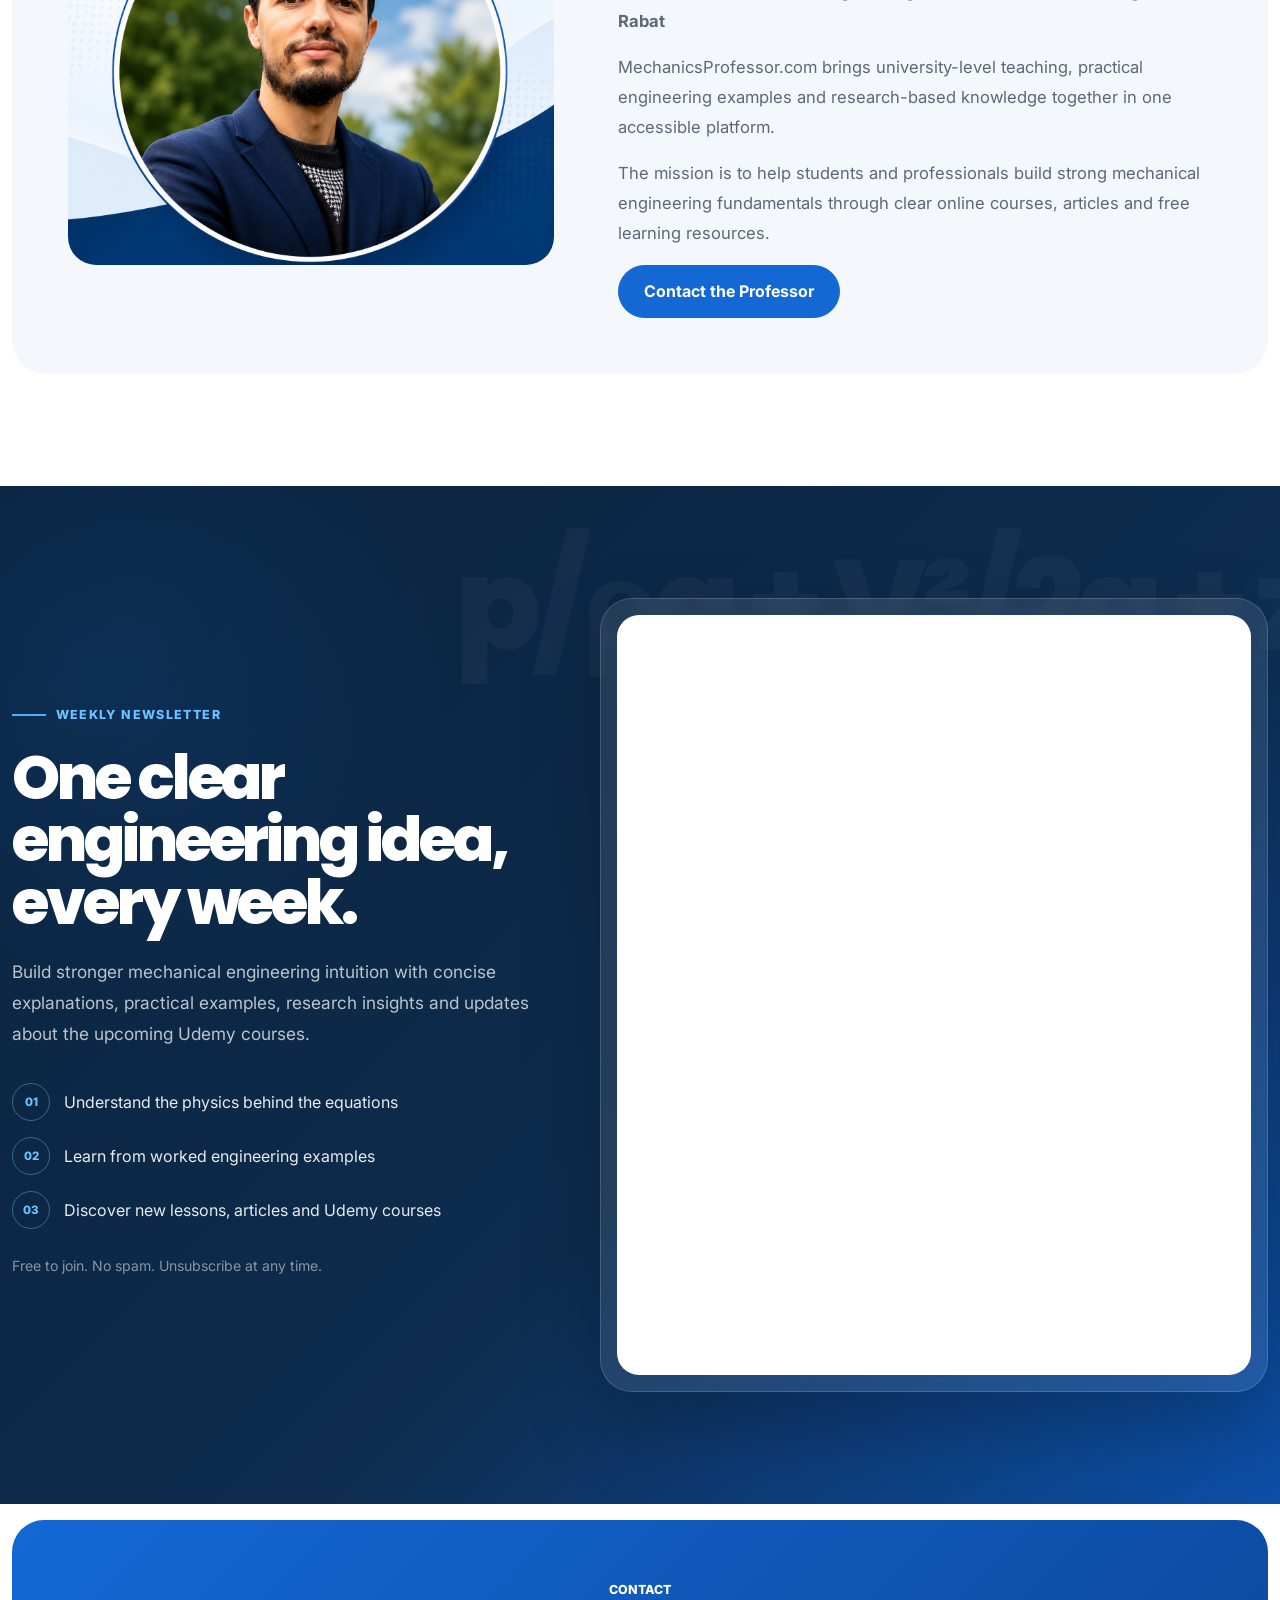
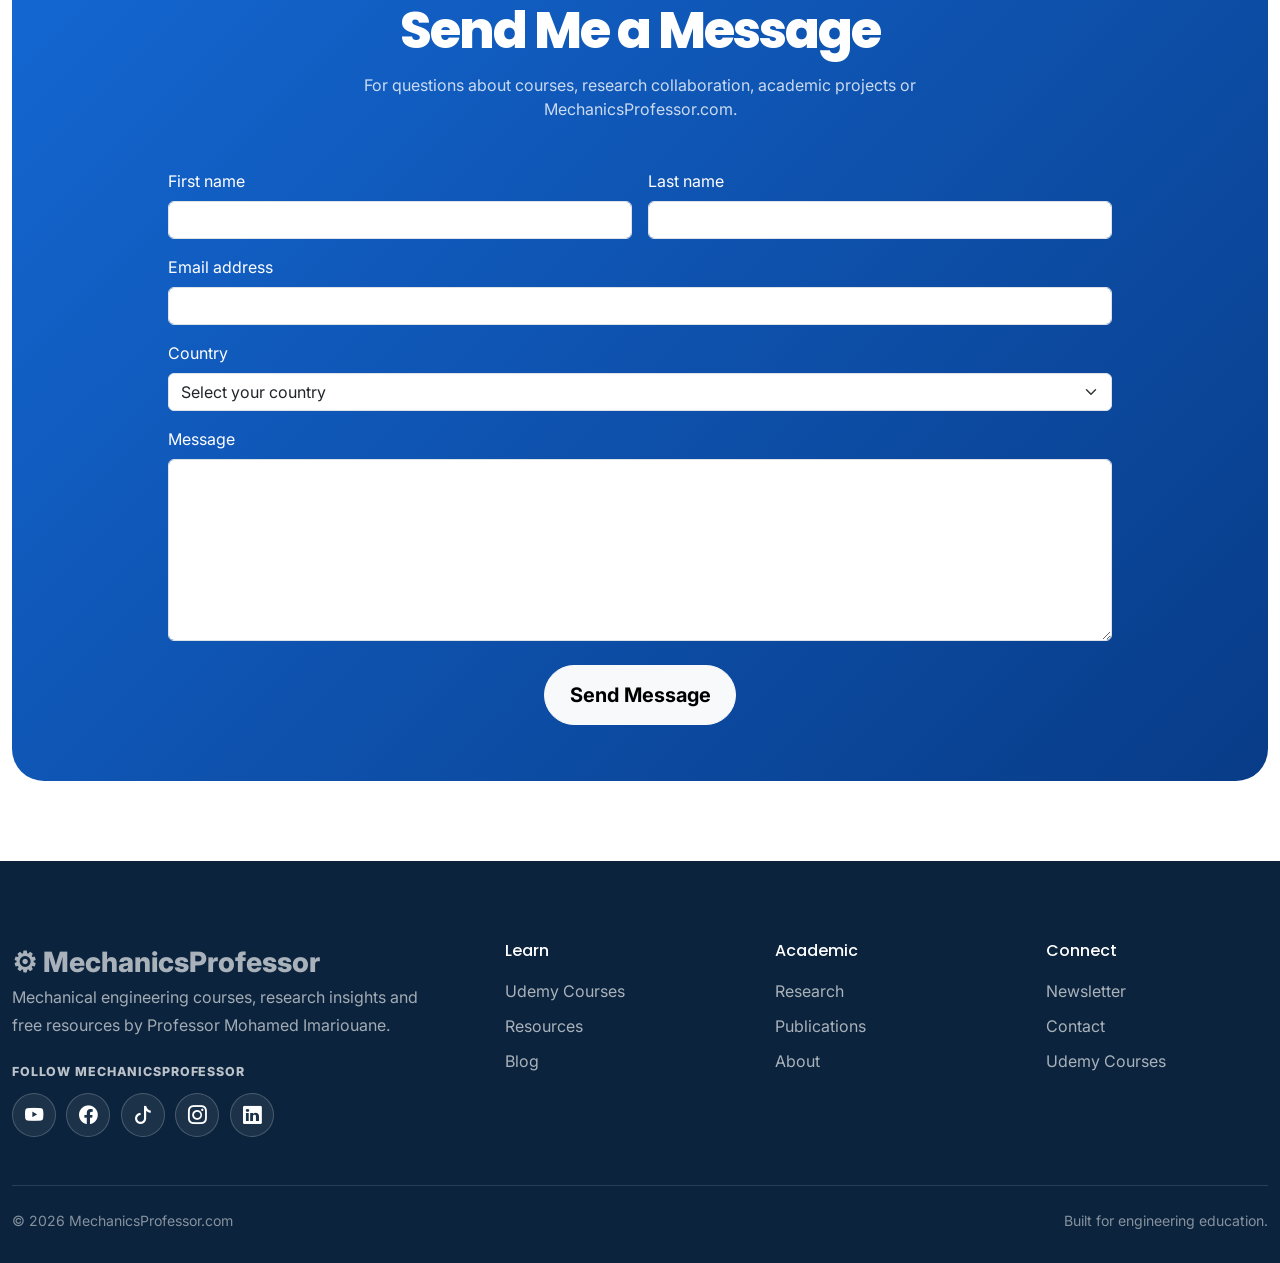
==== commit 4a99e5d7: "Add Fluid Mechanics and Applied Thermodynamics learning paths" ====
--- a/index.html
+++ b/index.html
@@ -201,7 +201,7 @@
               <div class="course-icon">🌊</div>
               <h3>Fluid Mechanics</h3>
               <p>Fluid statics, Bernoulli's equation, pipe flow, pumps, turbines and introductory CFD.</p>
-              <a href="#newsletter" class="btn btn-primary btn-sm">Coming Soon on Udemy</a>
+              <a href="fluid-mechanics.html" class="btn btn-primary btn-sm">Explore Learning Path</a>
             </article>
           </div>
           <div class="col-md-6 col-xl-4">
@@ -209,7 +209,7 @@
               <div class="course-icon">🔥</div>
               <h3>Applied Thermodynamics</h3>
               <p>Thermodynamic cycles, energy systems and heat transfer through practical engineering examples.</p>
-              <a href="#newsletter" class="btn btn-primary btn-sm">Coming Soon on Udemy</a>
+              <a href="applied-thermodynamics.html" class="btn btn-primary btn-sm">Explore Learning Path</a>
             </article>
           </div>
           <div class="col-md-6 col-xl-4">
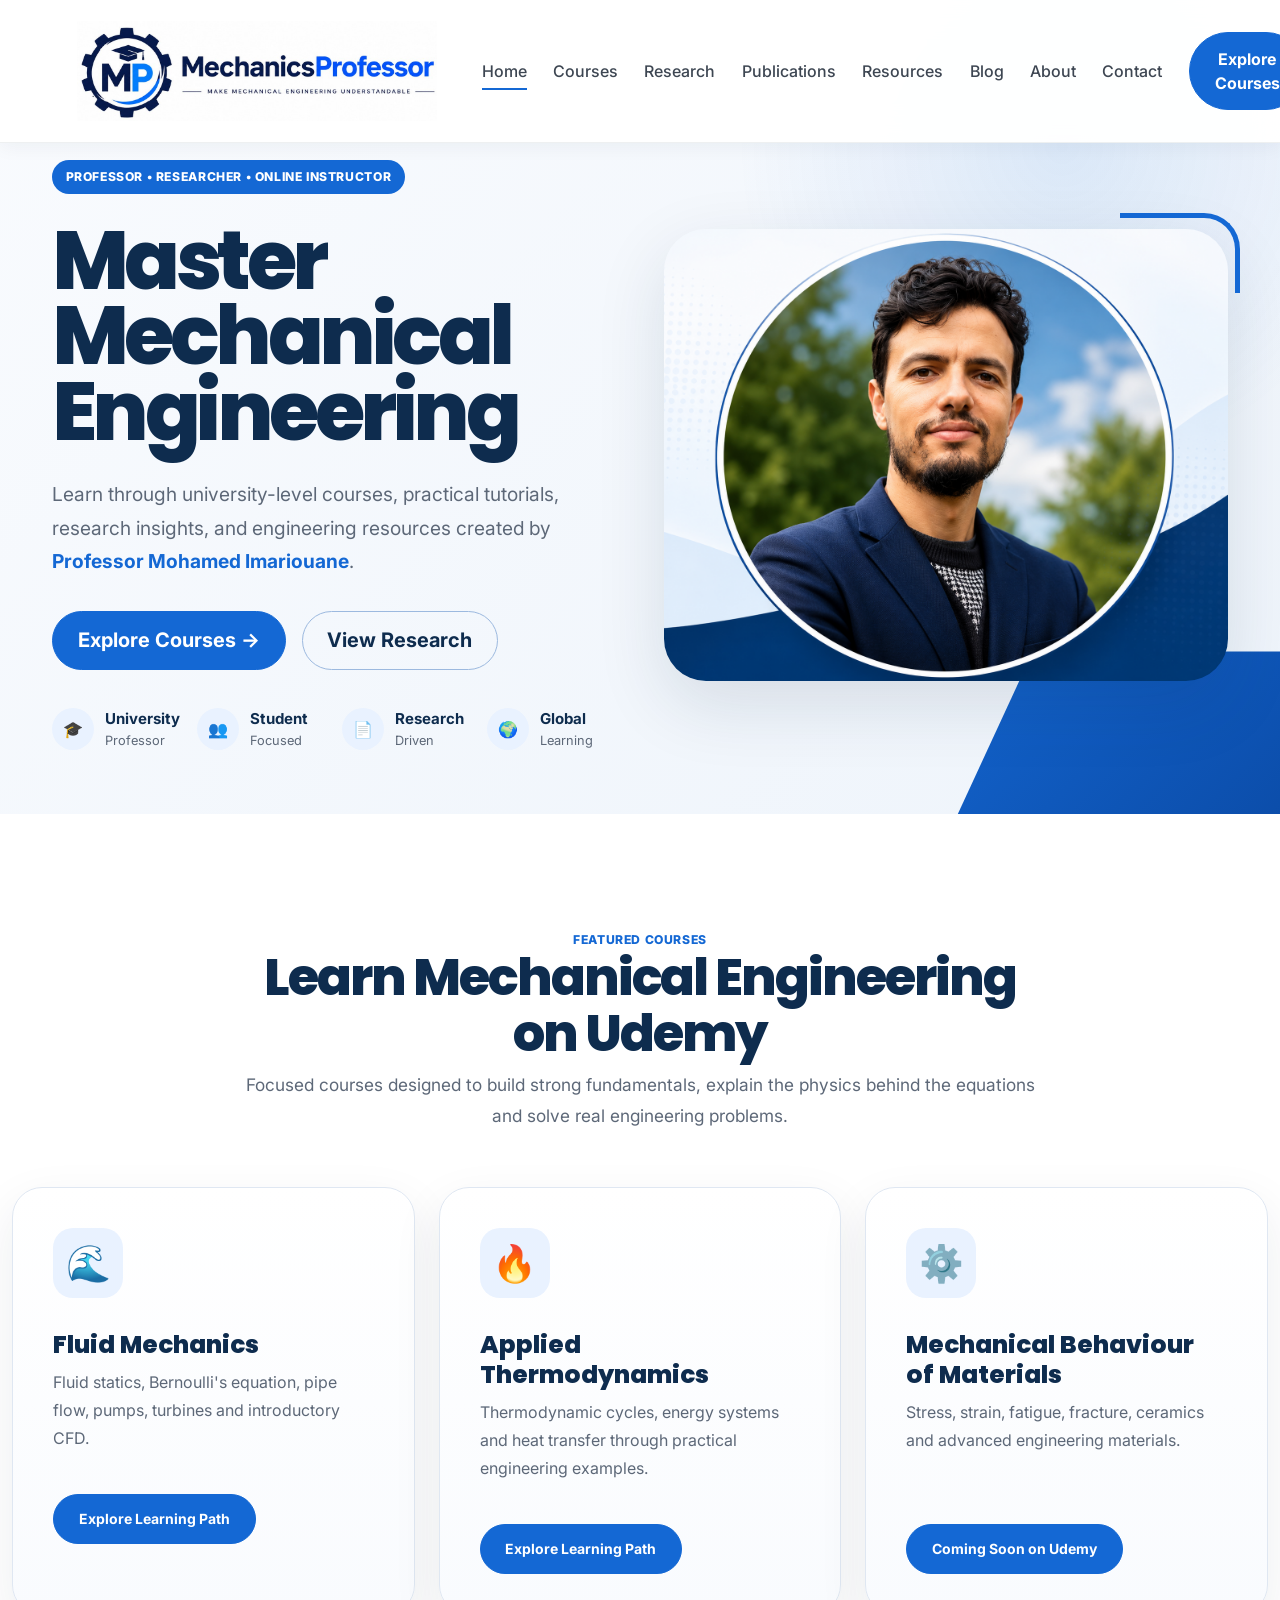
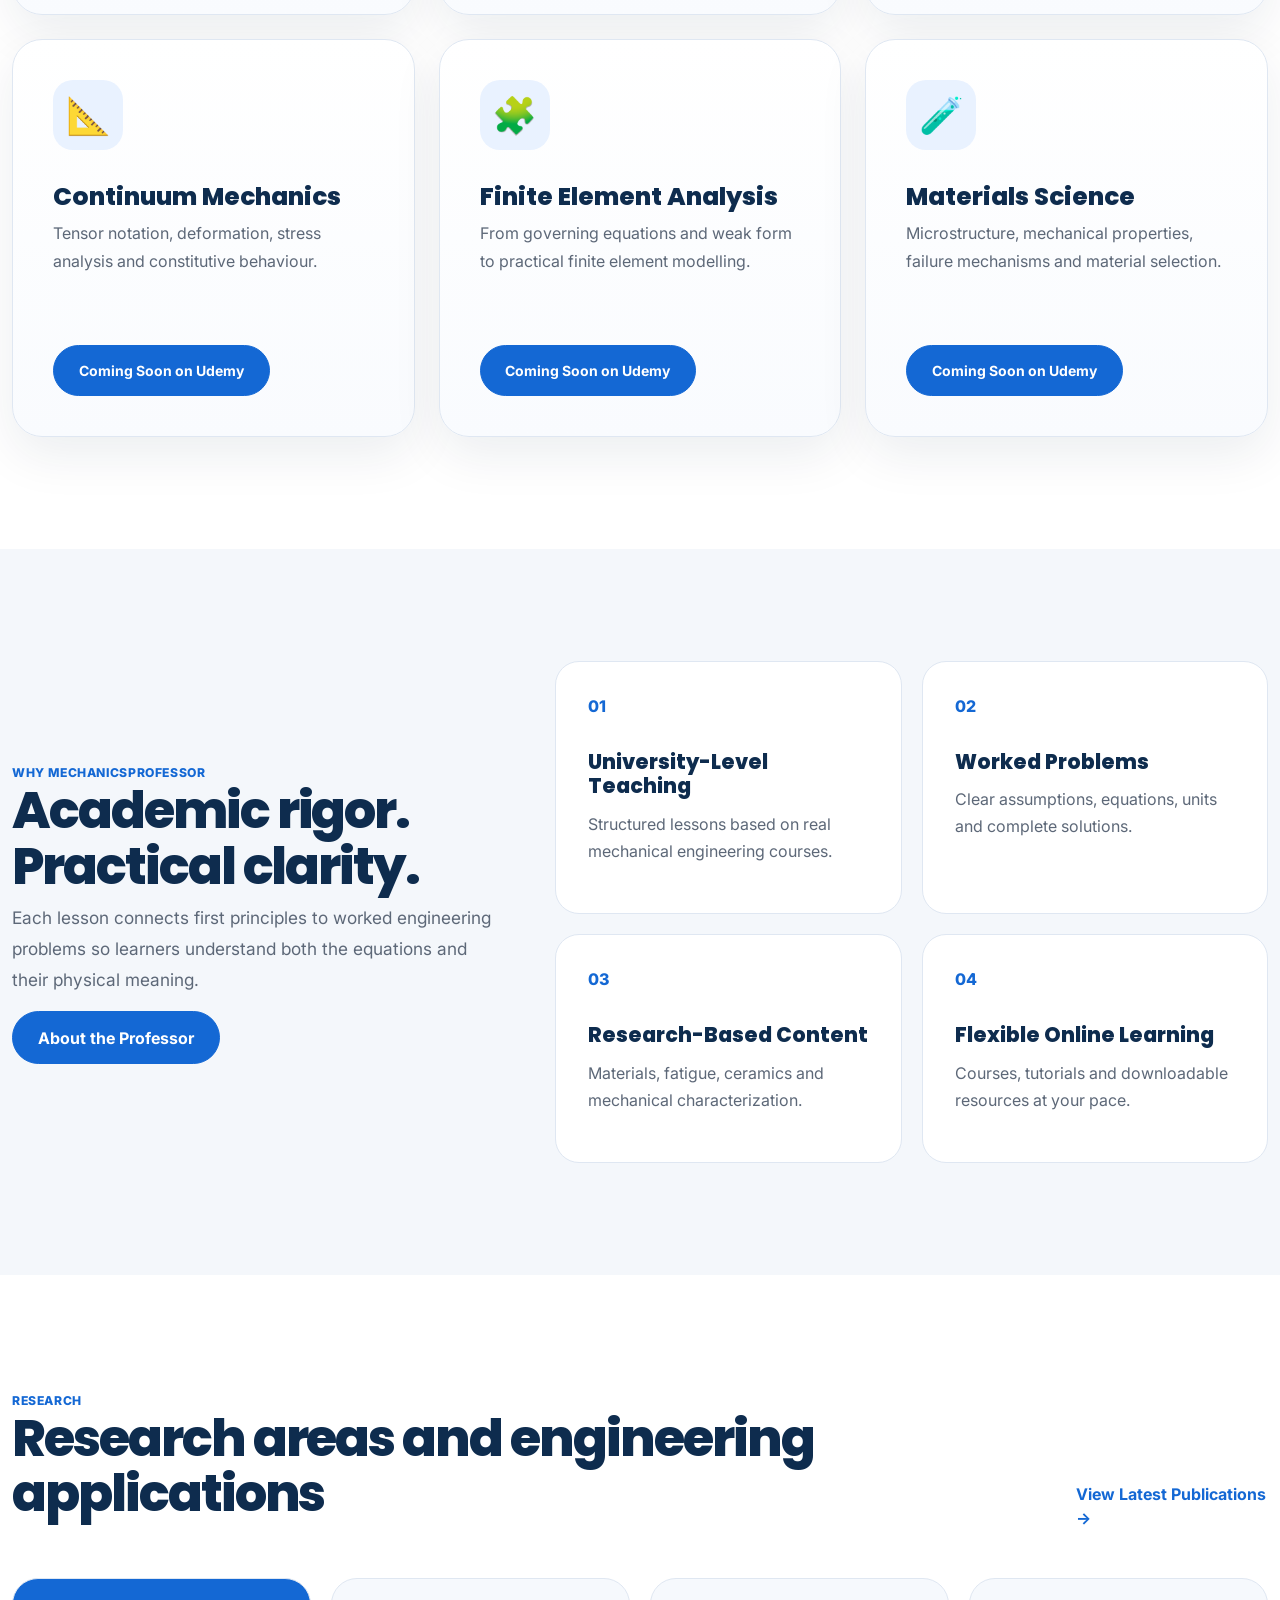
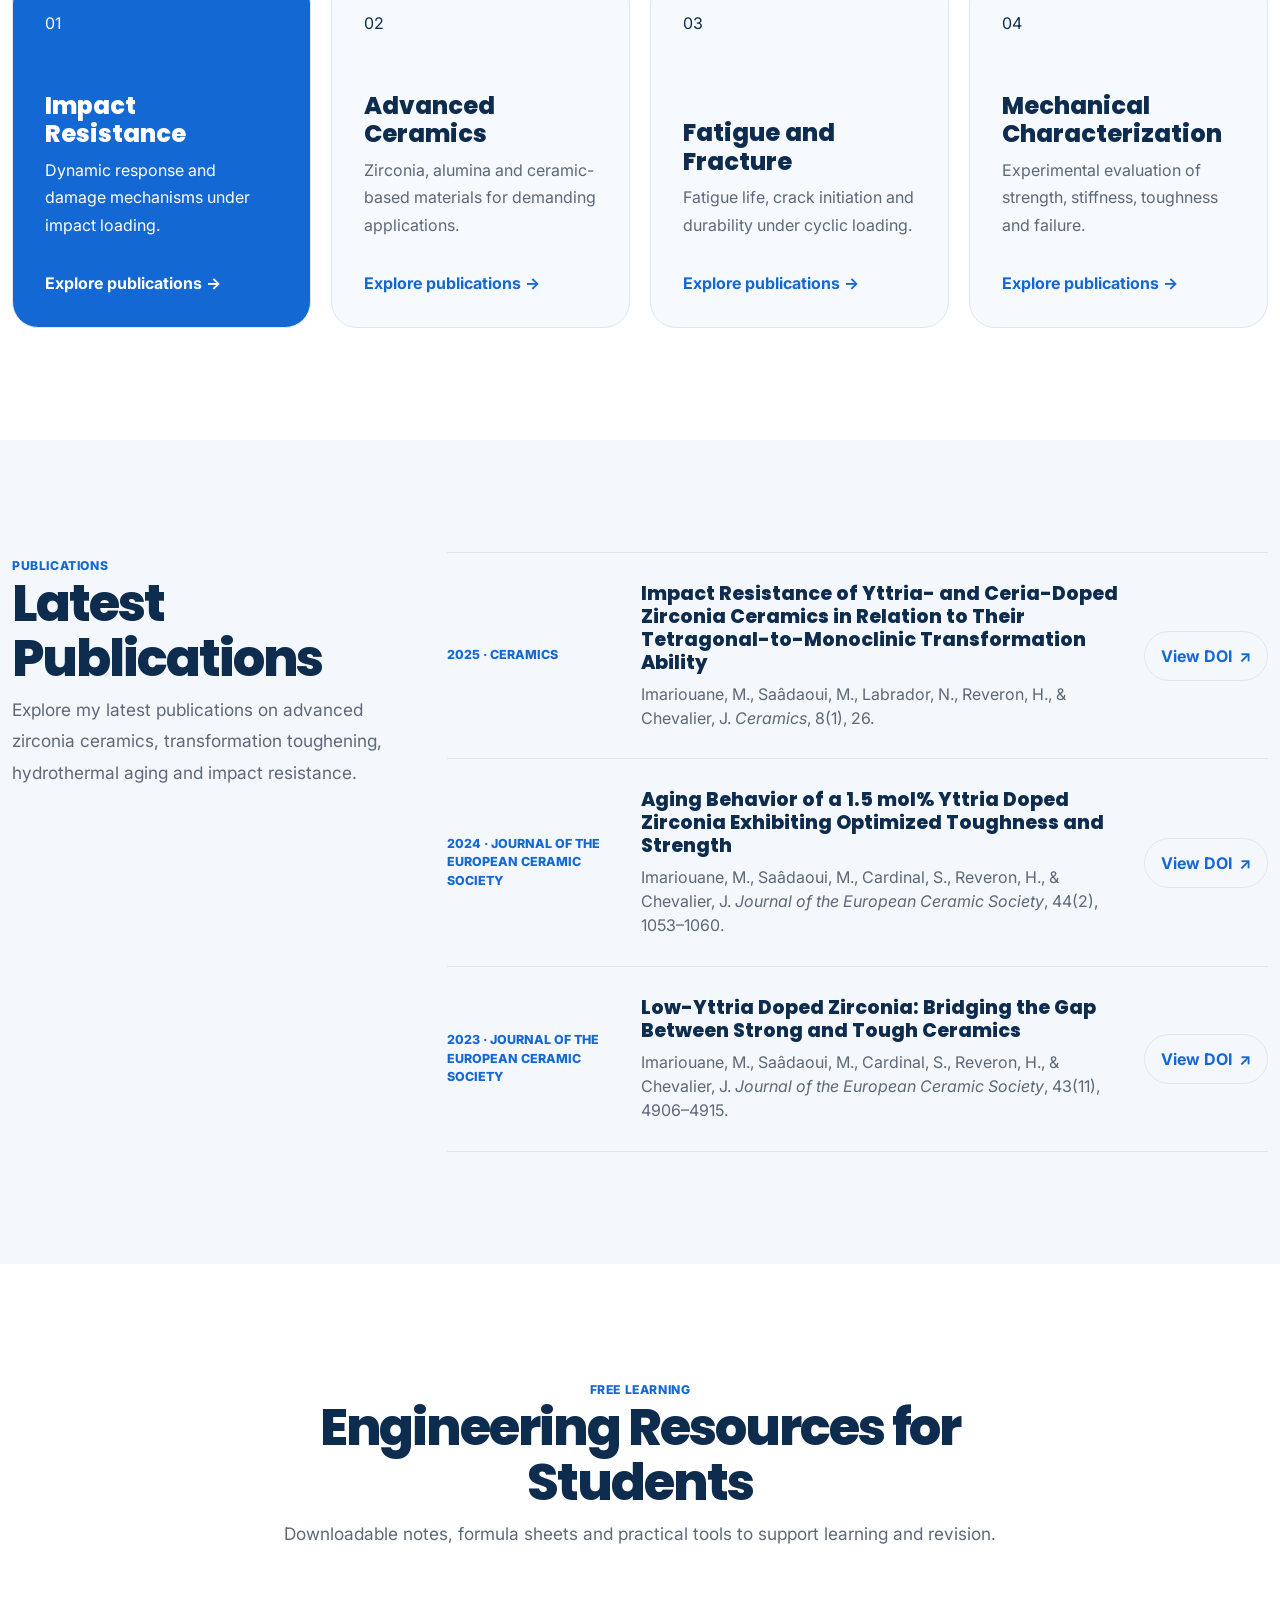
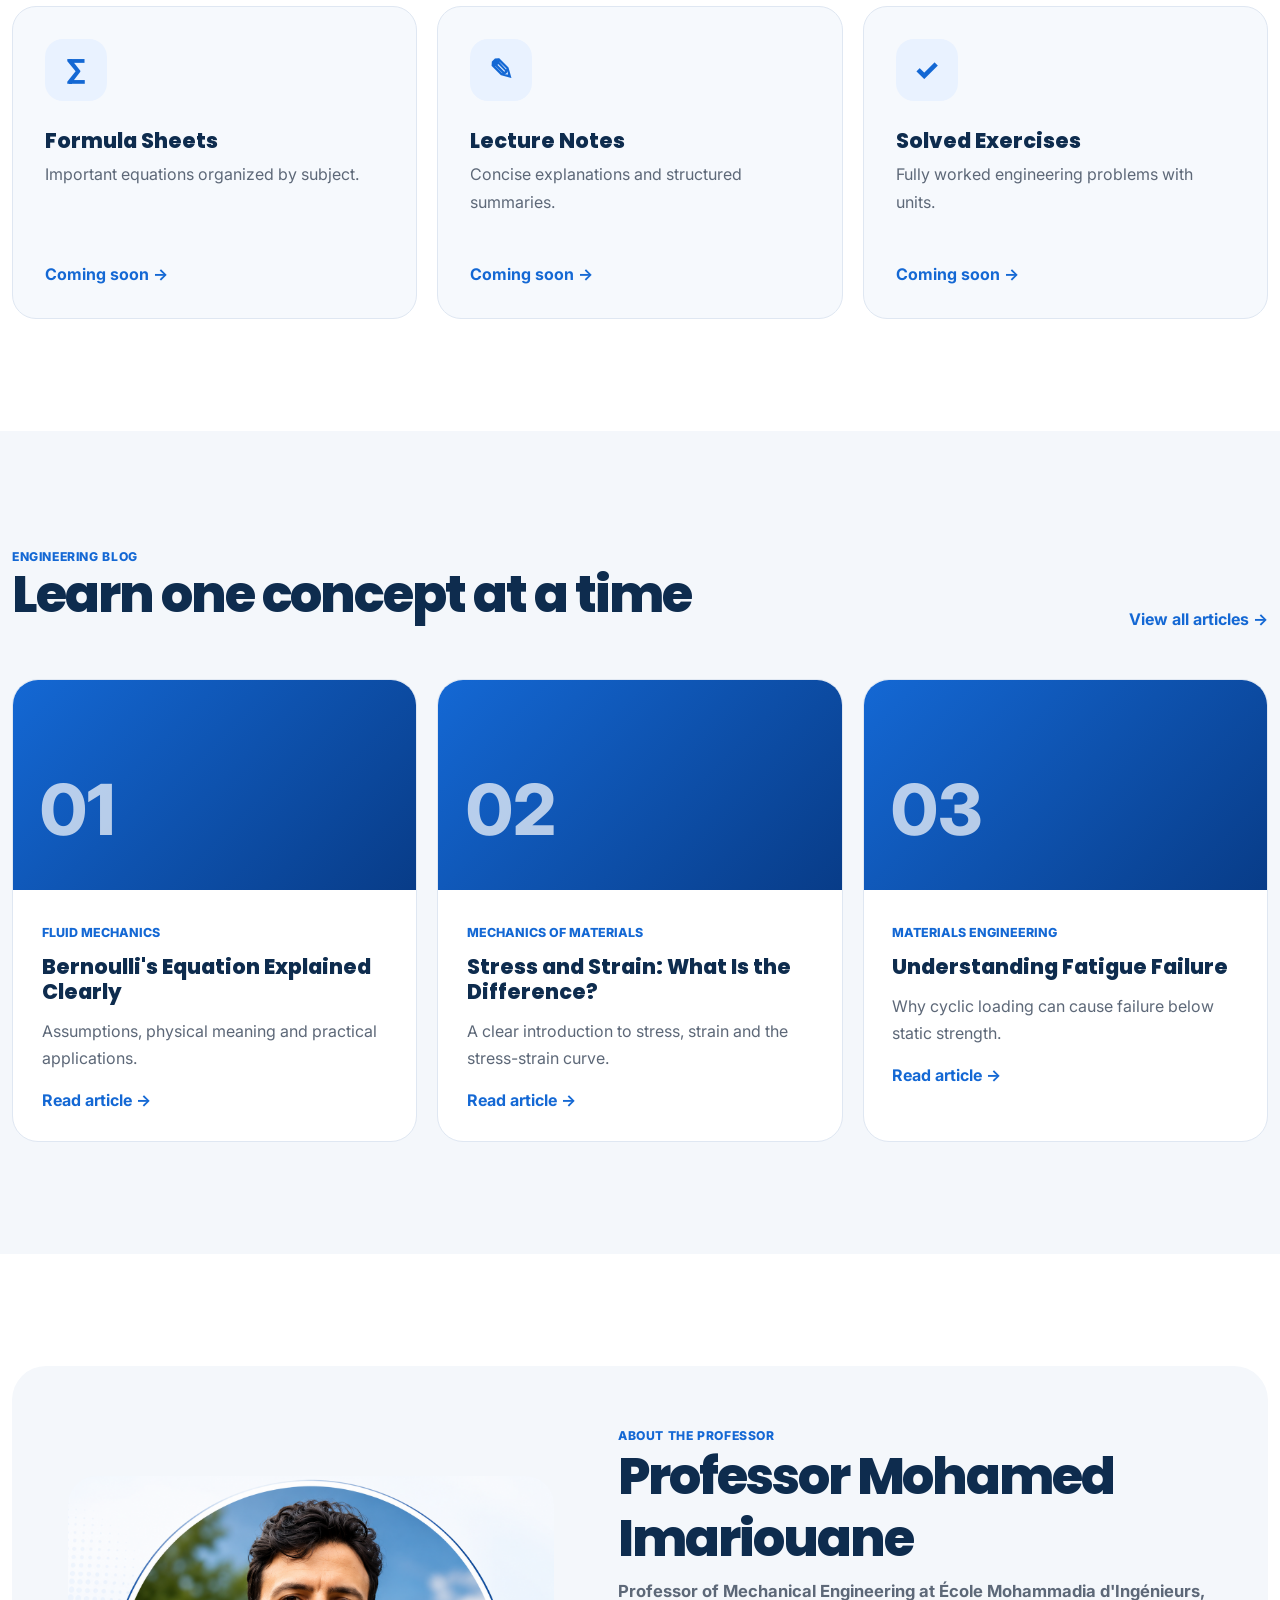
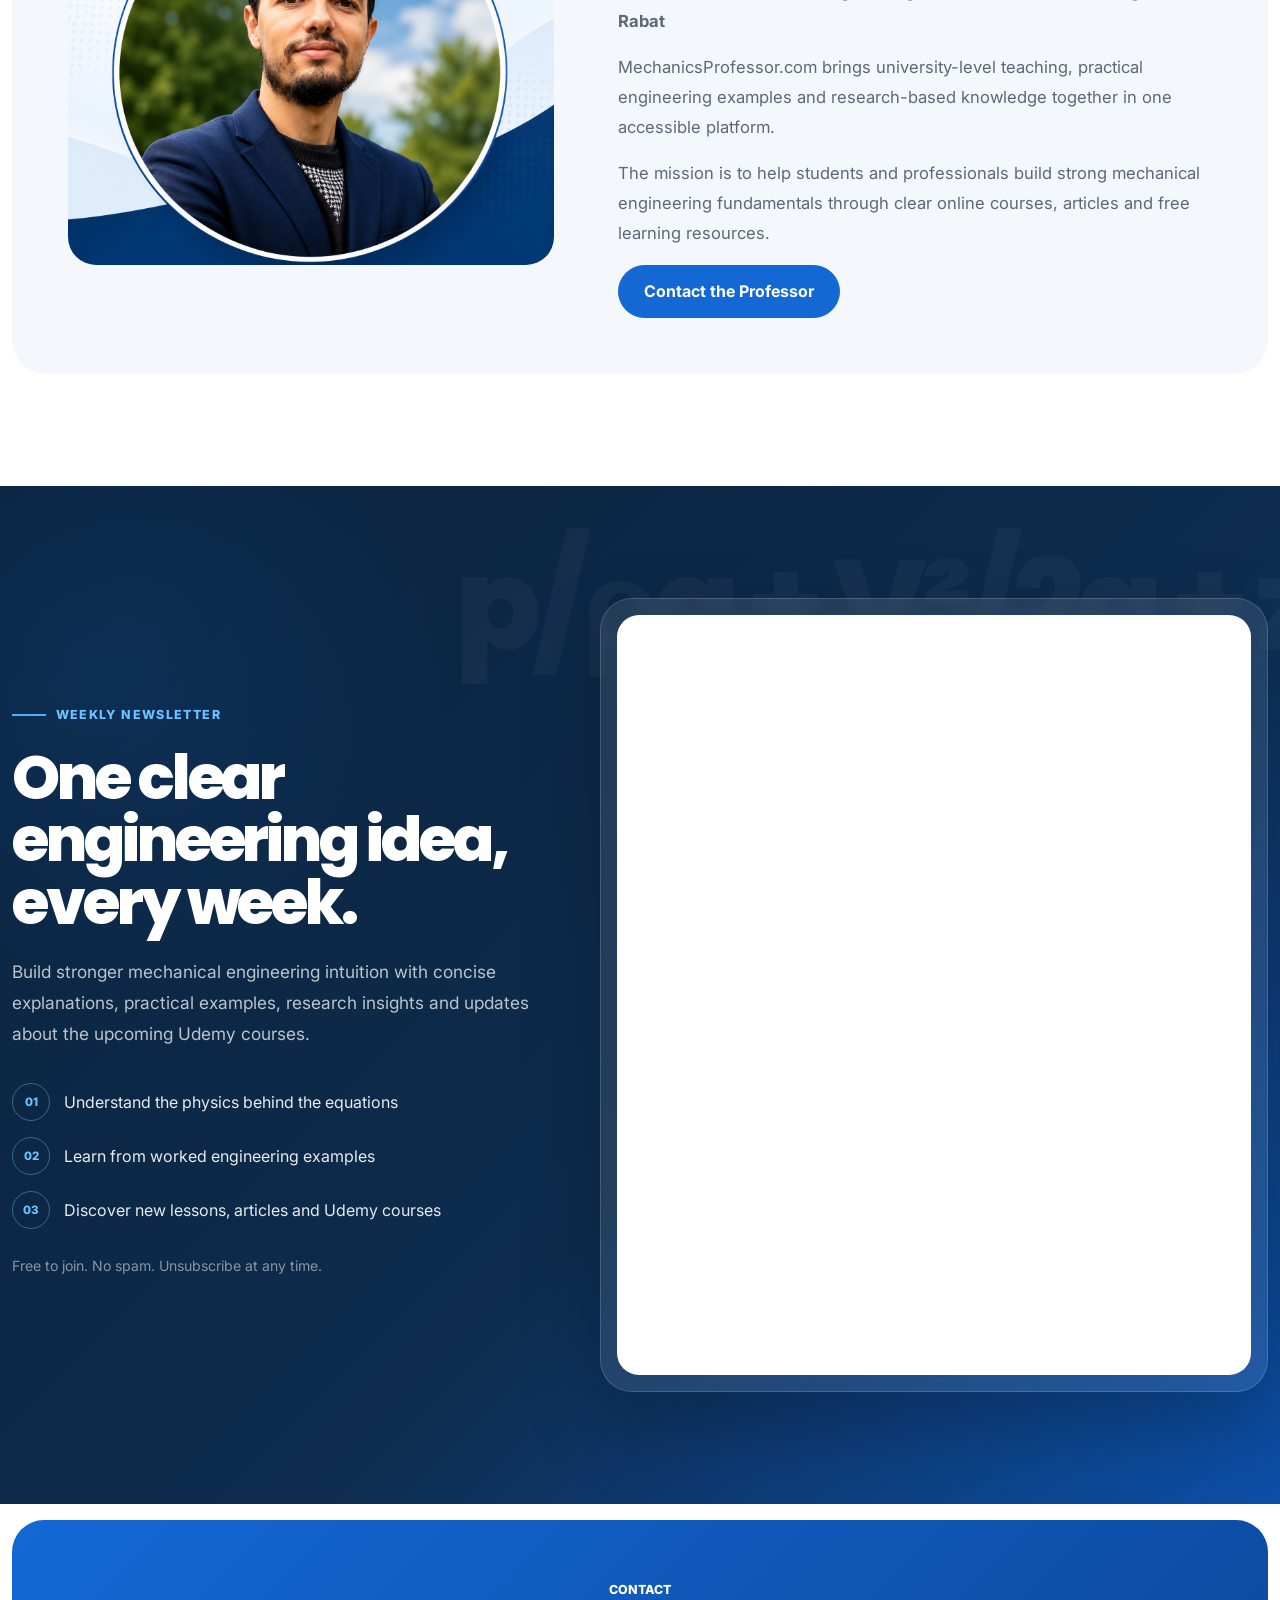
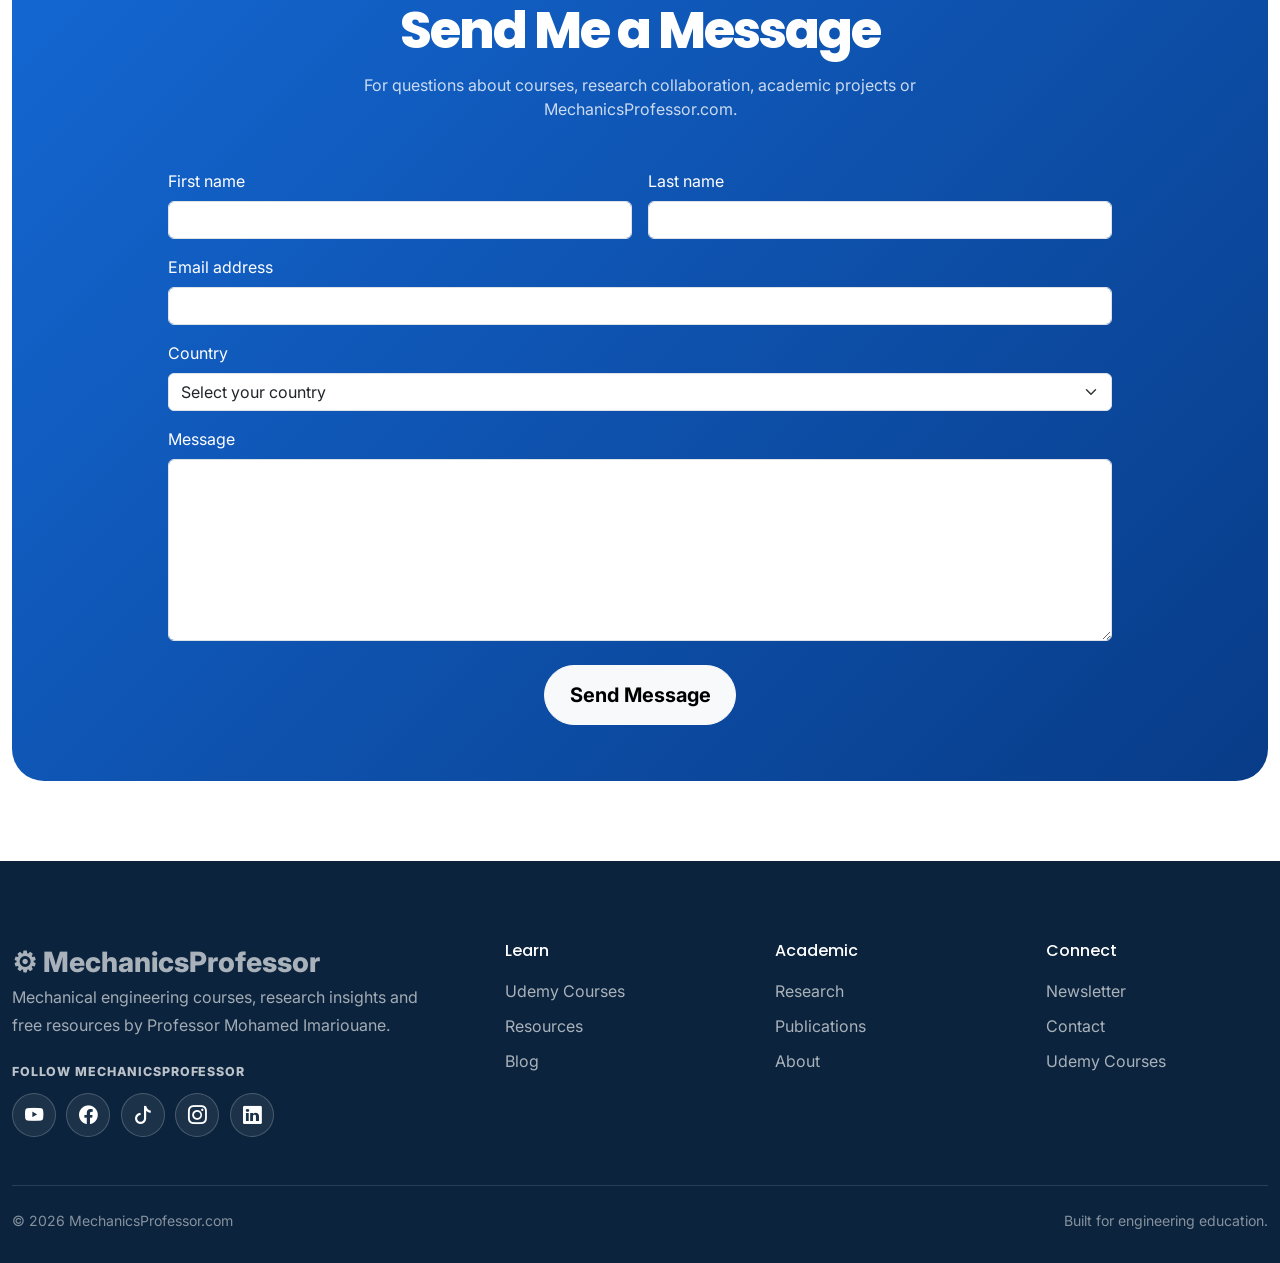
==== commit 9ca1736d: "Update MechanicsProfessor logo only" ====
--- a/index.html
+++ b/index.html
@@ -1,4 +1,4 @@
-<!DOCTYPE html>
+﻿<!DOCTYPE html>
 <html lang="en">
 <head>
   <meta charset="UTF-8">
@@ -117,8 +117,7 @@
   <nav class="navbar navbar-expand-lg fixed-top" aria-label="Main navigation">
     <div class="container-fluid site-container">
       <a class="navbar-brand" href="#home" aria-label="MechanicsProfessor home">
-        <span class="brand-mark" aria-hidden="true">⚙</span>
-        <span>Mechanics<span>Professor</span></span>
+        <img src="images/mechanicsprofessor-full-logo.jpg" alt="MechanicsProfessor – Make Mechanical Engineering Understandable" loading="eager" decoding="async">
       </a>
 
       <button class="navbar-toggler" type="button" data-bs-toggle="collapse" data-bs-target="#mainNavbar" aria-controls="mainNavbar" aria-expanded="false" aria-label="Toggle navigation">
--- a/style.css
+++ b/style.css
@@ -1,8 +1,8 @@
 :root{--blue:#1468d4;--blue-dark:#0c4fa8;--navy:#0e2c4e;--text:#5d6878;--soft:#f4f7fb;--white:#fff;--border:#dfe7f2;--shadow:0 24px 70px rgba(16,42,67,.12)}
-*{box-sizing:border-box;margin:0;padding:0}html{scroll-behavior:smooth}body{font-family:Inter,sans-serif;color:var(--navy);background:#fff;overflow-x:hidden}h1,h2,h3,.navbar-brand{font-family:Poppins,sans-serif}a{text-decoration:none}.site-container{max-width:1760px;padding-left:3.25rem;padding-right:3.25rem}.site-narrow{max-width:1320px}.navbar{padding:1rem 0;background:rgba(255,255,255,.96);backdrop-filter:blur(16px);border-bottom:1px solid rgba(16,42,67,.07);box-shadow:0 4px 18px rgba(16,42,67,.05)}.navbar-brand{display:flex;gap:.55rem;align-items:center;font-size:clamp(1.55rem,2vw,2.2rem);font-weight:800;color:var(--navy)}.navbar-brand>span:last-child span{color:var(--blue)}.brand-mark{color:var(--blue);font-size:1.35em}.navbar-nav{gap:1.15rem}.nav-link{color:#3d4652!important;font-weight:500;position:relative;padding:.75rem .25rem!important}.nav-link:after{content:"";position:absolute;left:.25rem;right:.25rem;bottom:.3rem;height:2px;background:var(--blue);transform:scaleX(0);transition:.25s}.nav-link:hover:after,.nav-link.active:after{transform:scaleX(1)}.nav-cta{margin-left:1.4rem;border-radius:999px;padding:.8rem 1.55rem}.btn{font-weight:700;border-radius:999px;padding:.85rem 1.55rem}.btn-primary{background:var(--blue);border-color:var(--blue)}.btn-primary:hover{background:var(--blue-dark);border-color:var(--blue-dark);transform:translateY(-2px);box-shadow:0 14px 28px rgba(20,104,212,.22)}.btn-outline-primary{border-color:#9cb9df;color:var(--navy)}.btn-outline-primary:hover{background:var(--navy);border-color:var(--navy)}.hero{padding:10rem 0 4rem;background:radial-gradient(circle at 83% 18%,rgba(20,104,212,.11),transparent 26%),linear-gradient(135deg,#f9fbfe,#eef4fb);position:relative;overflow:hidden}.hero:after{content:"";position:absolute;right:-8%;bottom:-30%;width:42%;height:50%;background:linear-gradient(135deg,var(--blue),#073e92);clip-path:polygon(35% 0,100% 0,100% 100%,0 100%)}.hero-copy{position:relative;z-index:2}.eyebrow,.section-kicker{display:inline-block;background:var(--blue);color:#fff;padding:.5rem .85rem;border-radius:999px;text-transform:uppercase;font-size:.76rem;font-weight:800;letter-spacing:.05em}.hero h1{font-size:clamp(4rem,6.4vw,7.2rem);line-height:.92;letter-spacing:-.055em;font-weight:800;margin:1.8rem 0}.hero-lead{font-size:clamp(1.08rem,1.5vw,1.35rem);line-height:1.75;color:var(--text);max-width:760px}.hero-lead strong{color:var(--blue)}.hero-actions{display:flex;gap:1rem;flex-wrap:wrap;margin:2rem 0 2.4rem}.hero-facts{display:grid;grid-template-columns:repeat(4,1fr);gap:1rem;max-width:780px}.fact-item{display:flex;gap:.7rem;align-items:center}.fact-icon{width:42px;height:42px;border-radius:50%;display:grid;place-items:center;background:#e9f2ff}.fact-item strong,.fact-item span:last-child{display:block}.fact-item strong{font-size:.94rem}.fact-item div span{color:var(--text);font-size:.8rem}.hero-visual-wrap{position:relative;z-index:2}.hero-photo{width:100%;border-radius:42px;box-shadow:var(--shadow);display:block}.hero-visual-accent{position:absolute;inset:-16px -12px auto auto;width:120px;height:80px;border-top:5px solid var(--blue);border-right:5px solid var(--blue);border-radius:0 36px 0 0}.section{padding:7rem 0}.section-white{background:#fff}.section-soft{background:var(--soft)}.section-heading{max-width:820px;margin:0 auto 3.5rem}.section-heading .section-kicker,.section-heading-row .section-kicker,.section-soft .section-kicker,.section-white .section-kicker{background:transparent;color:var(--blue);padding:0}.section-heading h2,.section-title-left{font-size:clamp(2.5rem,4vw,4rem);font-weight:800;letter-spacing:-.04em;line-height:1.08}.section-heading p,.section-copy{color:var(--text);font-size:1.08rem;line-height:1.8}.course-card{padding:2.5rem;background:linear-gradient(180deg,#fff,#f9fbfe);border:1px solid var(--border);border-radius:30px;box-shadow:0 18px 50px rgba(16,42,67,.08);transition:.3s}.course-card:hover{transform:translateY(-10px);box-shadow:0 30px 65px rgba(16,42,67,.13)}.course-icon{width:70px;height:70px;border-radius:20px;background:#e9f2ff;display:grid;place-items:center;font-size:2.25rem;margin-bottom:2rem}.course-card h3{font-size:1.55rem;font-weight:800}.course-card p{color:var(--text);line-height:1.75;min-height:110px}.benefits-grid{display:grid;grid-template-columns:repeat(2,1fr);gap:1.25rem}.benefit-card{padding:2rem;background:#fff;border:1px solid var(--border);border-radius:24px}.benefit-card>span{color:var(--blue);font-weight:800}.benefit-card h3{font-size:1.28rem;margin:2rem 0 .75rem;font-weight:800}.benefit-card p{color:var(--text);line-height:1.7}.section-heading-row{display:flex;justify-content:space-between;align-items:end;gap:2rem;margin-bottom:3rem}.text-link{color:var(--blue);font-weight:700}.research-grid,.resources-grid{display:grid;grid-template-columns:repeat(4,1fr);gap:1.25rem}.research-card{min-height:350px;padding:2rem;border-radius:26px;background:#f6f9fd;border:1px solid var(--border);display:flex;flex-direction:column;transition:.3s}.research-card:hover{transform:translateY(-8px);box-shadow:0 24px 55px rgba(16,42,67,.12)}.research-card.featured{background:var(--blue);color:#fff}.research-card h3{font-size:1.5rem;font-weight:800;margin-top:auto}.research-card p{color:var(--text);line-height:1.7}.research-card.featured p,.research-card.featured a{color:#fff}.research-card a{color:var(--blue);font-weight:700;margin-top:1rem}.publication-item{display:grid;grid-template-columns:140px 1fr 50px;gap:1.5rem;align-items:center;padding:1.8rem 0;border-bottom:1px solid var(--border)}.publication-item:first-child{border-top:1px solid var(--border)}.publication-item>span{color:var(--blue);font-weight:800;text-transform:uppercase;font-size:.78rem}.publication-item h3{font-size:1.2rem;font-weight:800}.publication-item p{color:var(--text);margin:0}.publication-item>a{width:46px;height:46px;border:1px solid var(--border);border-radius:50%;display:grid;place-items:center;color:var(--blue)}.resource-card{padding:2rem;border-radius:24px;background:#f6f9fd;border:1px solid var(--border)}.resource-icon{width:62px;height:62px;border-radius:18px;background:#e9f2ff;display:grid;place-items:center;color:var(--blue);font-size:1.8rem;font-weight:800;margin-bottom:1.75rem}.resource-card h3{font-size:1.3rem;font-weight:800}.resource-card p{color:var(--text);line-height:1.7;min-height:85px}.resource-card a{color:var(--blue);font-weight:700}.blog-grid{display:grid;grid-template-columns:repeat(3,1fr);gap:1.25rem}.blog-card{border-radius:26px;overflow:hidden;background:#fff;border:1px solid var(--border)}.blog-number{height:210px;padding:1.7rem;display:flex;align-items:flex-end;background:linear-gradient(135deg,#1468d4,#083c88);font-size:4.4rem;color:rgba(255,255,255,.7);font-weight:800}.blog-body{padding:1.8rem}.blog-body>span{color:var(--blue);font-size:.78rem;font-weight:800;text-transform:uppercase}.blog-body h3{font-size:1.3rem;font-weight:800;margin:.8rem 0}.blog-body p{color:var(--text);line-height:1.7}.blog-body a{color:var(--blue);font-weight:700}.about-panel{display:grid;grid-template-columns:.9fr 1.1fr;gap:4rem;align-items:center;background:var(--soft);padding:3.5rem;border-radius:34px}.about-panel img{width:100%;border-radius:28px}.about-panel h2{font-size:clamp(2.5rem,4vw,3.8rem);font-weight:800;letter-spacing:-.04em}.about-role{color:var(--blue);font-weight:700}.about-panel p{color:var(--text);font-size:1.04rem;line-height:1.8}.contact-section{padding:1rem 0 5rem}.contact-panel{padding:3.5rem;border-radius:32px;background:linear-gradient(135deg,#1468d4,#083c88);color:#fff;display:flex;justify-content:space-between;align-items:center;gap:2rem}.contact-panel>div:first-child{max-width:760px}.contact-panel>div:first-child>span{text-transform:uppercase;font-size:.78rem;font-weight:800}.contact-panel h2{font-size:clamp(2rem,4vw,3.3rem);font-weight:800;letter-spacing:-.04em}.contact-panel p{color:rgba(255,255,255,.78)}.contact-actions{display:flex;gap:.8rem}.site-footer{background:#0b233c;color:#fff;padding:5rem 0 2rem}.footer-grid{display:grid;grid-template-columns:2fr repeat(3,1fr);gap:3rem;padding-bottom:3rem}.footer-brand{font-size:1.75rem;font-weight:800;color:#fff}.footer-grid p{color:rgba(255,255,255,.62);line-height:1.8;max-width:430px}.footer-grid h3{font-size:1rem}.footer-grid>div:not(:first-child){display:flex;flex-direction:column;gap:.7rem}.footer-grid a{color:rgba(255,255,255,.65)}.footer-grid a:hover{color:#fff}.footer-bottom{padding-top:1.5rem;border-top:1px solid rgba(255,255,255,.12);display:flex;justify-content:space-between;color:rgba(255,255,255,.5);font-size:.88rem}
+*{box-sizing:border-box;margin:0;padding:0}html{scroll-behavior:smooth}body{font-family:Inter,sans-serif;color:var(--navy);background:#fff;overflow-x:hidden}h1,h2,h3,.navbar-brand{font-family:Poppins,sans-serif}a{text-decoration:none}.site-container{max-width:1760px;padding-left:3.25rem;padding-right:3.25rem}.site-narrow{max-width:1320px}.navbar{padding:1rem 0;background:rgba(255,255,255,.96);backdrop-filter:blur(16px);border-bottom:1px solid rgba(16,42,67,.07);box-shadow:0 4px 18px rgba(16,42,67,.05)}.navbar-brand{display:flex;gap:.55rem;align-items:center;font-size:clamp(1.55rem,2vw,2.2rem);font-weight:800;color:var(--navy)}.navbar-brand img{width:min(410px,32vw);max-height:100px;height:auto;object-fit:contain;display:block}.navbar-brand>span:last-child span{color:var(--blue)}.brand-mark{color:var(--blue);font-size:1.35em}.navbar-nav{gap:1.15rem}.nav-link{color:#3d4652!important;font-weight:500;position:relative;padding:.75rem .25rem!important}.nav-link:after{content:"";position:absolute;left:.25rem;right:.25rem;bottom:.3rem;height:2px;background:var(--blue);transform:scaleX(0);transition:.25s}.nav-link:hover:after,.nav-link.active:after{transform:scaleX(1)}.nav-cta{margin-left:1.4rem;border-radius:999px;padding:.8rem 1.55rem}.btn{font-weight:700;border-radius:999px;padding:.85rem 1.55rem}.btn-primary{background:var(--blue);border-color:var(--blue)}.btn-primary:hover{background:var(--blue-dark);border-color:var(--blue-dark);transform:translateY(-2px);box-shadow:0 14px 28px rgba(20,104,212,.22)}.btn-outline-primary{border-color:#9cb9df;color:var(--navy)}.btn-outline-primary:hover{background:var(--navy);border-color:var(--navy)}.hero{padding:10rem 0 4rem;background:radial-gradient(circle at 83% 18%,rgba(20,104,212,.11),transparent 26%),linear-gradient(135deg,#f9fbfe,#eef4fb);position:relative;overflow:hidden}.hero:after{content:"";position:absolute;right:-8%;bottom:-30%;width:42%;height:50%;background:linear-gradient(135deg,var(--blue),#073e92);clip-path:polygon(35% 0,100% 0,100% 100%,0 100%)}.hero-copy{position:relative;z-index:2}.eyebrow,.section-kicker{display:inline-block;background:var(--blue);color:#fff;padding:.5rem .85rem;border-radius:999px;text-transform:uppercase;font-size:.76rem;font-weight:800;letter-spacing:.05em}.hero h1{font-size:clamp(4rem,6.4vw,7.2rem);line-height:.92;letter-spacing:-.055em;font-weight:800;margin:1.8rem 0}.hero-lead{font-size:clamp(1.08rem,1.5vw,1.35rem);line-height:1.75;color:var(--text);max-width:760px}.hero-lead strong{color:var(--blue)}.hero-actions{display:flex;gap:1rem;flex-wrap:wrap;margin:2rem 0 2.4rem}.hero-facts{display:grid;grid-template-columns:repeat(4,1fr);gap:1rem;max-width:780px}.fact-item{display:flex;gap:.7rem;align-items:center}.fact-icon{width:42px;height:42px;border-radius:50%;display:grid;place-items:center;background:#e9f2ff}.fact-item strong,.fact-item span:last-child{display:block}.fact-item strong{font-size:.94rem}.fact-item div span{color:var(--text);font-size:.8rem}.hero-visual-wrap{position:relative;z-index:2}.hero-photo{width:100%;border-radius:42px;box-shadow:var(--shadow);display:block}.hero-visual-accent{position:absolute;inset:-16px -12px auto auto;width:120px;height:80px;border-top:5px solid var(--blue);border-right:5px solid var(--blue);border-radius:0 36px 0 0}.section{padding:7rem 0}.section-white{background:#fff}.section-soft{background:var(--soft)}.section-heading{max-width:820px;margin:0 auto 3.5rem}.section-heading .section-kicker,.section-heading-row .section-kicker,.section-soft .section-kicker,.section-white .section-kicker{background:transparent;color:var(--blue);padding:0}.section-heading h2,.section-title-left{font-size:clamp(2.5rem,4vw,4rem);font-weight:800;letter-spacing:-.04em;line-height:1.08}.section-heading p,.section-copy{color:var(--text);font-size:1.08rem;line-height:1.8}.course-card{padding:2.5rem;background:linear-gradient(180deg,#fff,#f9fbfe);border:1px solid var(--border);border-radius:30px;box-shadow:0 18px 50px rgba(16,42,67,.08);transition:.3s}.course-card:hover{transform:translateY(-10px);box-shadow:0 30px 65px rgba(16,42,67,.13)}.course-icon{width:70px;height:70px;border-radius:20px;background:#e9f2ff;display:grid;place-items:center;font-size:2.25rem;margin-bottom:2rem}.course-card h3{font-size:1.55rem;font-weight:800}.course-card p{color:var(--text);line-height:1.75;min-height:110px}.benefits-grid{display:grid;grid-template-columns:repeat(2,1fr);gap:1.25rem}.benefit-card{padding:2rem;background:#fff;border:1px solid var(--border);border-radius:24px}.benefit-card>span{color:var(--blue);font-weight:800}.benefit-card h3{font-size:1.28rem;margin:2rem 0 .75rem;font-weight:800}.benefit-card p{color:var(--text);line-height:1.7}.section-heading-row{display:flex;justify-content:space-between;align-items:end;gap:2rem;margin-bottom:3rem}.text-link{color:var(--blue);font-weight:700}.research-grid,.resources-grid{display:grid;grid-template-columns:repeat(4,1fr);gap:1.25rem}.research-card{min-height:350px;padding:2rem;border-radius:26px;background:#f6f9fd;border:1px solid var(--border);display:flex;flex-direction:column;transition:.3s}.research-card:hover{transform:translateY(-8px);box-shadow:0 24px 55px rgba(16,42,67,.12)}.research-card.featured{background:var(--blue);color:#fff}.research-card h3{font-size:1.5rem;font-weight:800;margin-top:auto}.research-card p{color:var(--text);line-height:1.7}.research-card.featured p,.research-card.featured a{color:#fff}.research-card a{color:var(--blue);font-weight:700;margin-top:1rem}.publication-item{display:grid;grid-template-columns:140px 1fr 50px;gap:1.5rem;align-items:center;padding:1.8rem 0;border-bottom:1px solid var(--border)}.publication-item:first-child{border-top:1px solid var(--border)}.publication-item>span{color:var(--blue);font-weight:800;text-transform:uppercase;font-size:.78rem}.publication-item h3{font-size:1.2rem;font-weight:800}.publication-item p{color:var(--text);margin:0}.publication-item>a{width:46px;height:46px;border:1px solid var(--border);border-radius:50%;display:grid;place-items:center;color:var(--blue)}.resource-card{padding:2rem;border-radius:24px;background:#f6f9fd;border:1px solid var(--border)}.resource-icon{width:62px;height:62px;border-radius:18px;background:#e9f2ff;display:grid;place-items:center;color:var(--blue);font-size:1.8rem;font-weight:800;margin-bottom:1.75rem}.resource-card h3{font-size:1.3rem;font-weight:800}.resource-card p{color:var(--text);line-height:1.7;min-height:85px}.resource-card a{color:var(--blue);font-weight:700}.blog-grid{display:grid;grid-template-columns:repeat(3,1fr);gap:1.25rem}.blog-card{border-radius:26px;overflow:hidden;background:#fff;border:1px solid var(--border)}.blog-number{height:210px;padding:1.7rem;display:flex;align-items:flex-end;background:linear-gradient(135deg,#1468d4,#083c88);font-size:4.4rem;color:rgba(255,255,255,.7);font-weight:800}.blog-body{padding:1.8rem}.blog-body>span{color:var(--blue);font-size:.78rem;font-weight:800;text-transform:uppercase}.blog-body h3{font-size:1.3rem;font-weight:800;margin:.8rem 0}.blog-body p{color:var(--text);line-height:1.7}.blog-body a{color:var(--blue);font-weight:700}.about-panel{display:grid;grid-template-columns:.9fr 1.1fr;gap:4rem;align-items:center;background:var(--soft);padding:3.5rem;border-radius:34px}.about-panel img{width:100%;border-radius:28px}.about-panel h2{font-size:clamp(2.5rem,4vw,3.8rem);font-weight:800;letter-spacing:-.04em}.about-role{color:var(--blue);font-weight:700}.about-panel p{color:var(--text);font-size:1.04rem;line-height:1.8}.contact-section{padding:1rem 0 5rem}.contact-panel{padding:3.5rem;border-radius:32px;background:linear-gradient(135deg,#1468d4,#083c88);color:#fff;display:flex;justify-content:space-between;align-items:center;gap:2rem}.contact-panel>div:first-child{max-width:760px}.contact-panel>div:first-child>span{text-transform:uppercase;font-size:.78rem;font-weight:800}.contact-panel h2{font-size:clamp(2rem,4vw,3.3rem);font-weight:800;letter-spacing:-.04em}.contact-panel p{color:rgba(255,255,255,.78)}.contact-actions{display:flex;gap:.8rem}.site-footer{background:#0b233c;color:#fff;padding:5rem 0 2rem}.footer-grid{display:grid;grid-template-columns:2fr repeat(3,1fr);gap:3rem;padding-bottom:3rem}.footer-brand{font-size:1.75rem;font-weight:800;color:#fff}.footer-grid p{color:rgba(255,255,255,.62);line-height:1.8;max-width:430px}.footer-grid h3{font-size:1rem}.footer-grid>div:not(:first-child){display:flex;flex-direction:column;gap:.7rem}.footer-grid a{color:rgba(255,255,255,.65)}.footer-grid a:hover{color:#fff}.footer-bottom{padding-top:1.5rem;border-top:1px solid rgba(255,255,255,.12);display:flex;justify-content:space-between;color:rgba(255,255,255,.5);font-size:.88rem}
 @media(max-width:1199px){.site-container{padding-left:1.5rem;padding-right:1.5rem}.navbar-nav{gap:.5rem}.nav-cta{margin-left:.75rem}.hero-facts{grid-template-columns:repeat(2,1fr)}.research-grid,.resources-grid{grid-template-columns:repeat(2,1fr)}}
-@media(max-width:991px){.navbar-collapse{margin-top:1rem;padding:1rem;background:#fff;border-radius:18px;box-shadow:var(--shadow)}.nav-cta{margin:1rem 0 0}.hero{text-align:center;padding-top:8.5rem}.hero-lead{margin-left:auto;margin-right:auto}.hero-actions{justify-content:center}.hero-facts{margin:0 auto}.hero-visual-wrap{margin-top:2rem}.section-heading-row,.contact-panel{flex-direction:column;align-items:flex-start}.benefits-grid{margin-top:2rem}.publication-item{grid-template-columns:1fr 50px}.publication-item>span{grid-column:1/-1}.blog-grid{grid-template-columns:repeat(2,1fr)}.about-panel{grid-template-columns:1fr}.footer-grid{grid-template-columns:repeat(2,1fr)}}
-@media(max-width:700px){.site-container{padding-left:1rem;padding-right:1rem}.hero h1{font-size:clamp(3.4rem,16vw,5rem)}.hero-facts,.benefits-grid,.research-grid,.resources-grid,.blog-grid,.footer-grid{grid-template-columns:1fr}.section{padding:5rem 0}.course-card,.about-panel,.contact-panel{padding:1.5rem}.contact-actions{width:100%;flex-direction:column}.contact-actions .btn{width:100%}.footer-bottom{flex-direction:column;gap:.5rem}}
+@media(max-width:991px){.navbar-collapse{margin-top:1rem;padding:1rem;background:#fff;border-radius:18px;box-shadow:var(--shadow)}.nav-cta{margin:1rem 0 0}.navbar-brand img{max-width:300px;max-height:75px}.hero{text-align:center;padding-top:8.5rem}.hero-lead{margin-left:auto;margin-right:auto}.hero-actions{justify-content:center}.hero-facts{margin:0 auto}.hero-visual-wrap{margin-top:2rem}.section-heading-row,.contact-panel{flex-direction:column;align-items:flex-start}.benefits-grid{margin-top:2rem}.publication-item{grid-template-columns:1fr 50px}.publication-item>span{grid-column:1/-1}.blog-grid{grid-template-columns:repeat(2,1fr)}.about-panel{grid-template-columns:1fr}.footer-grid{grid-template-columns:repeat(2,1fr)}}
+@media(max-width:700px){.site-container{padding-left:1rem;padding-right:1rem}.navbar-brand img{max-width:220px;max-height:58px}.hero h1{font-size:clamp(3.4rem,16vw,5rem)}.hero-facts,.benefits-grid,.research-grid,.resources-grid,.blog-grid,.footer-grid{grid-template-columns:1fr}.section{padding:5rem 0}.course-card,.about-panel,.contact-panel{padding:1.5rem}.contact-actions{width:100%;flex-direction:column}.contact-actions .btn{width:100%}.footer-bottom{flex-direction:column;gap:.5rem}}
 
 /* Weekly newsletter */
 .newsletter-section{
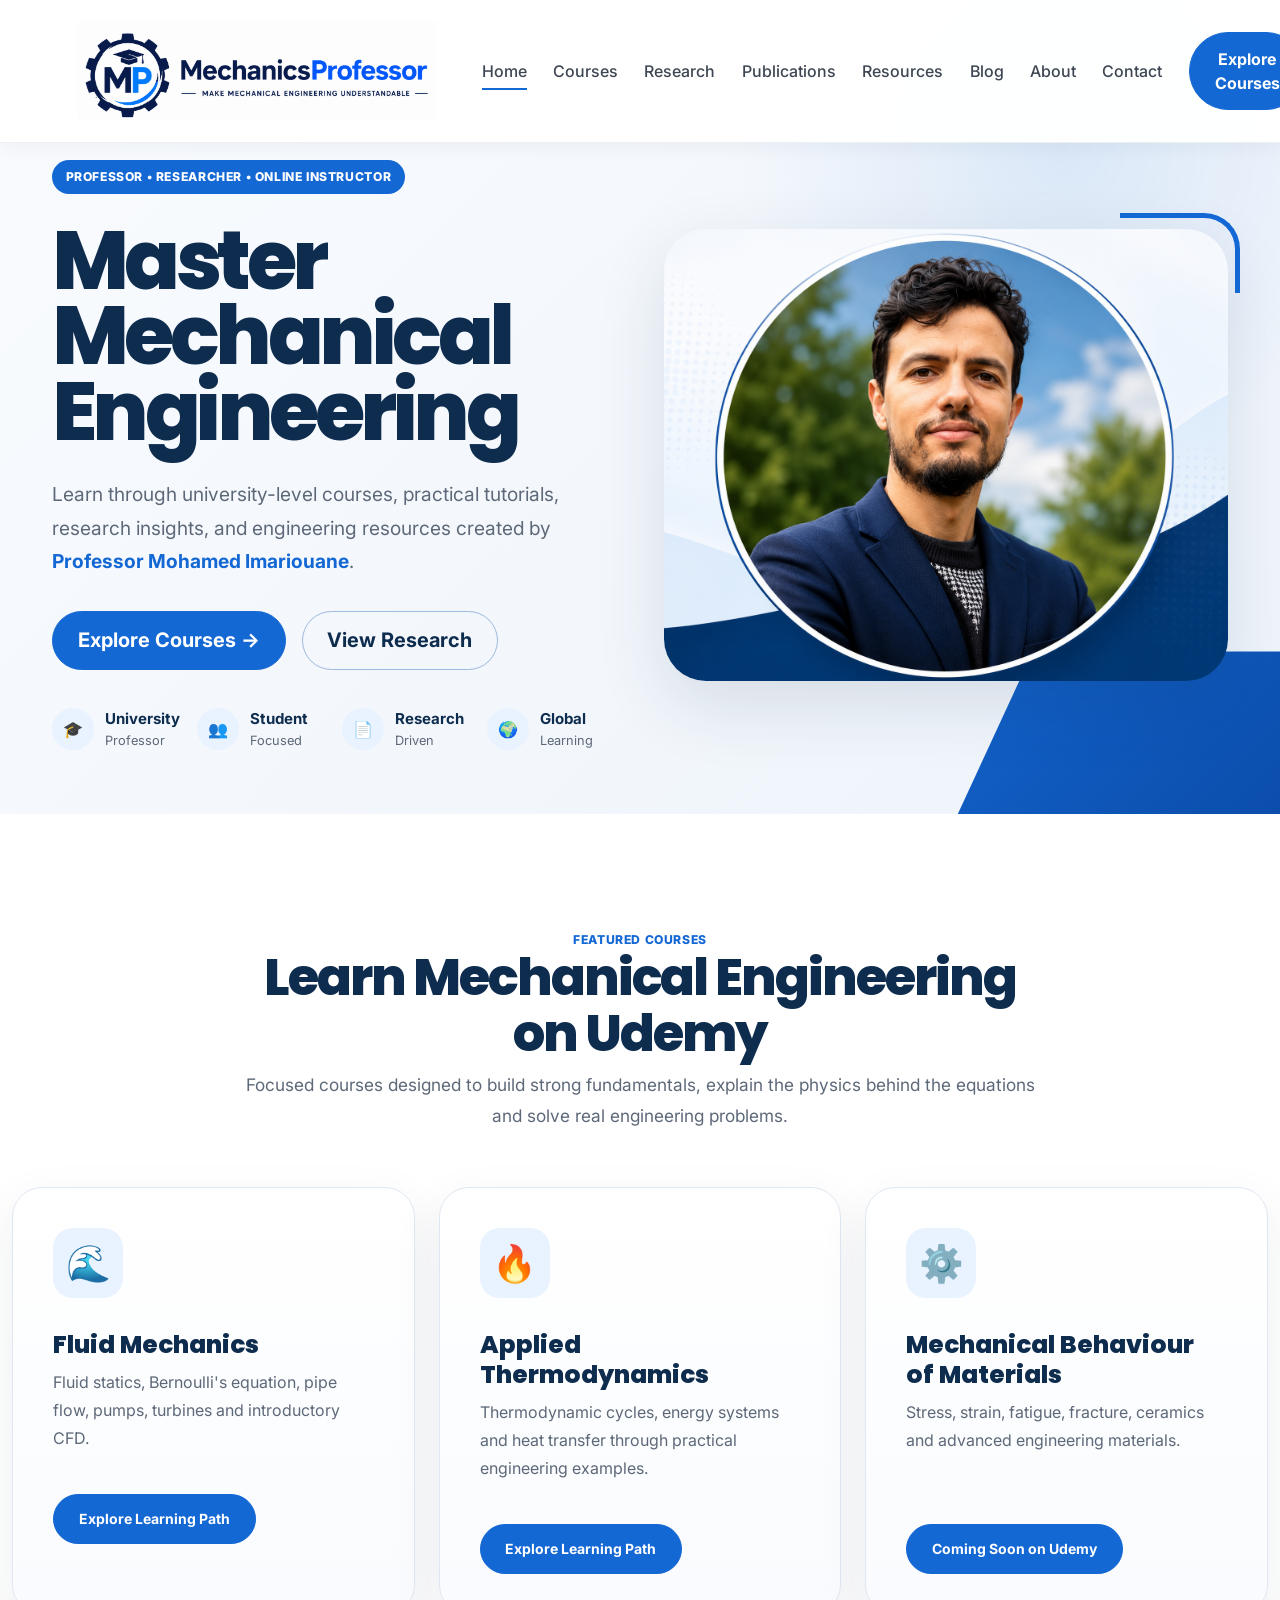
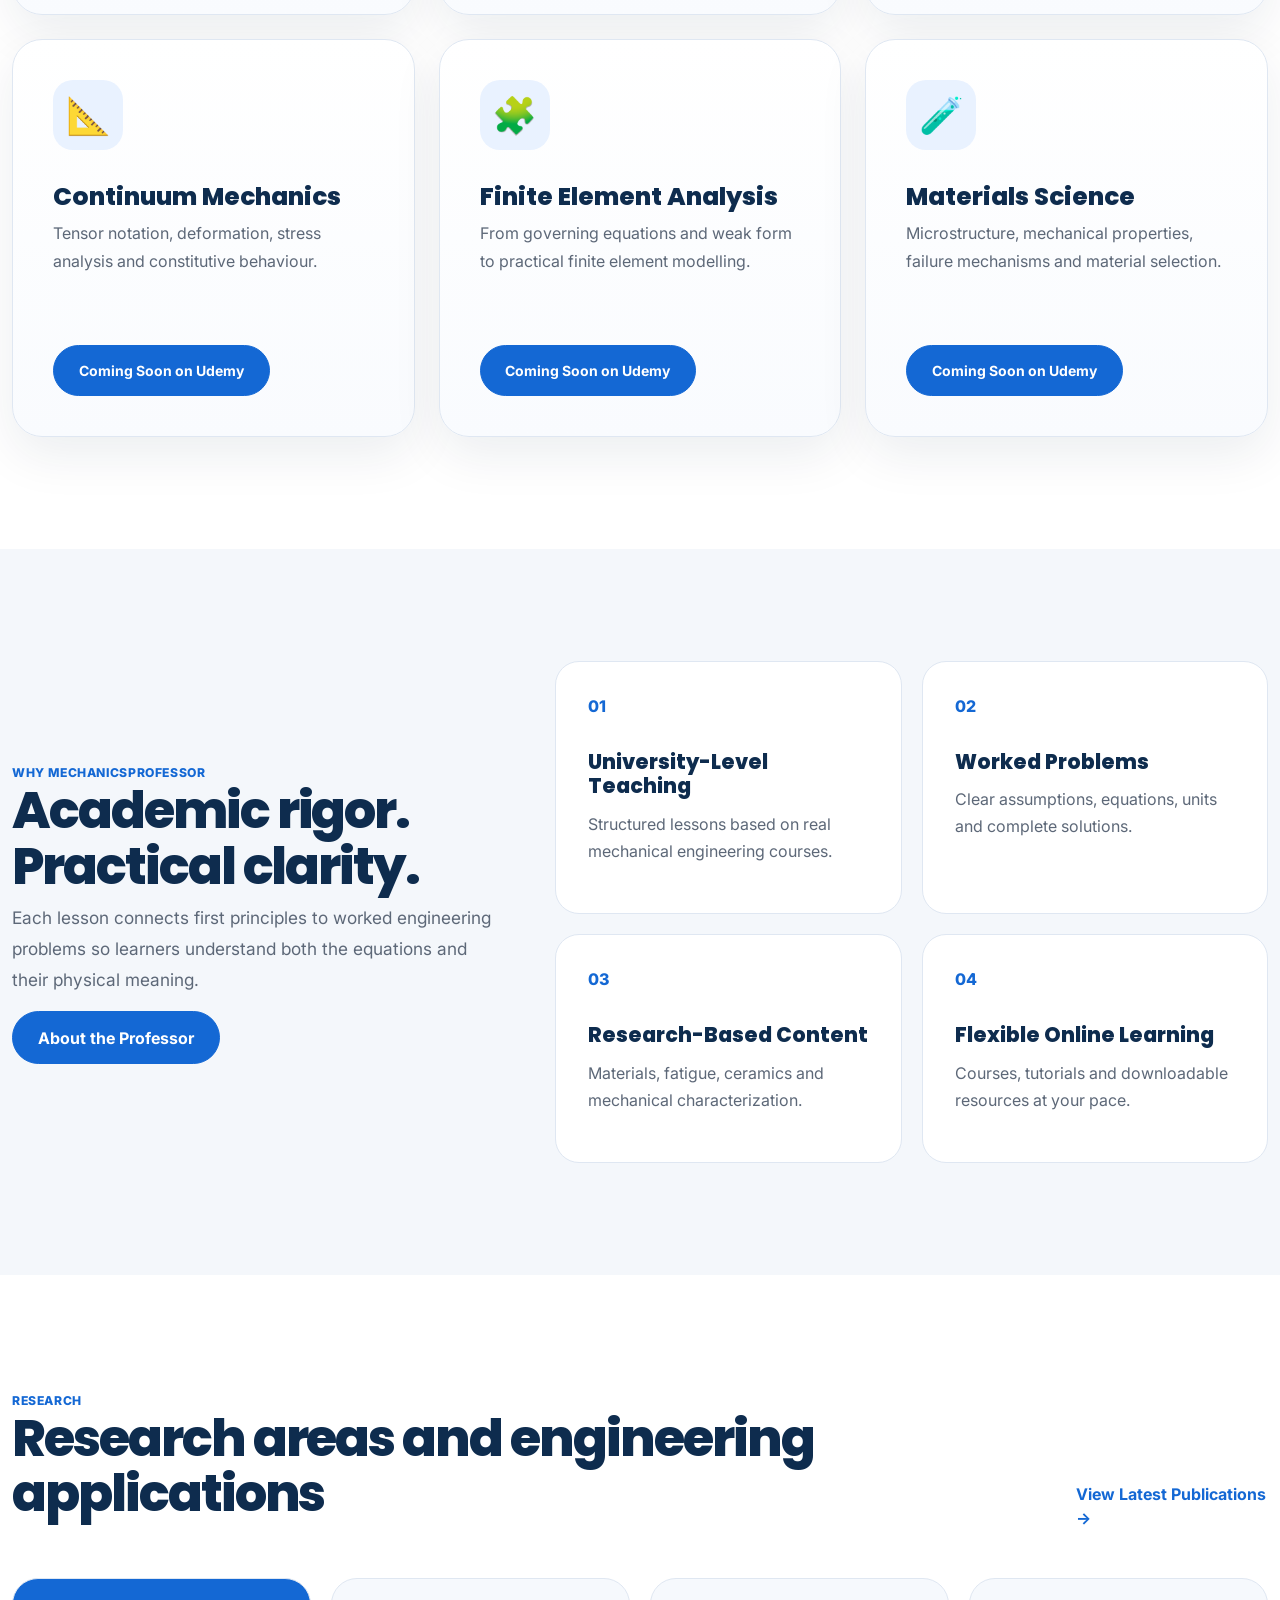
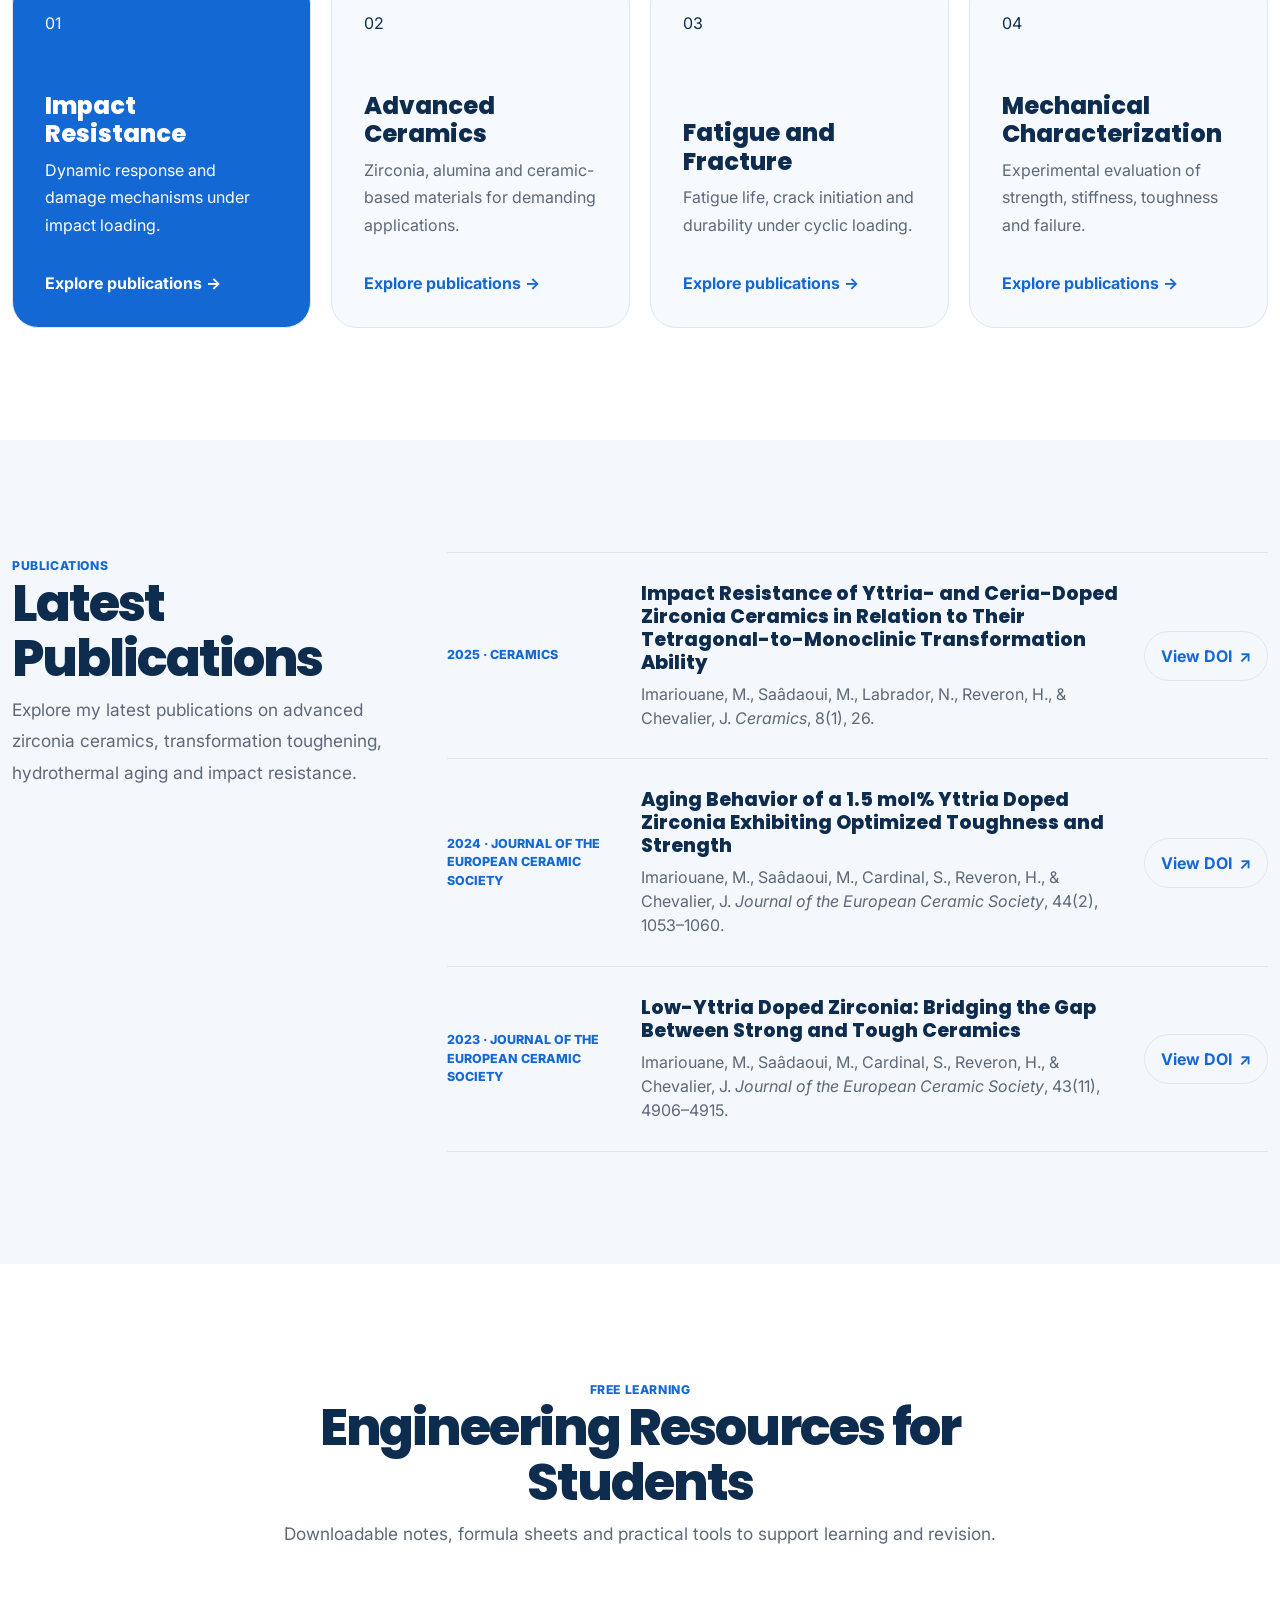
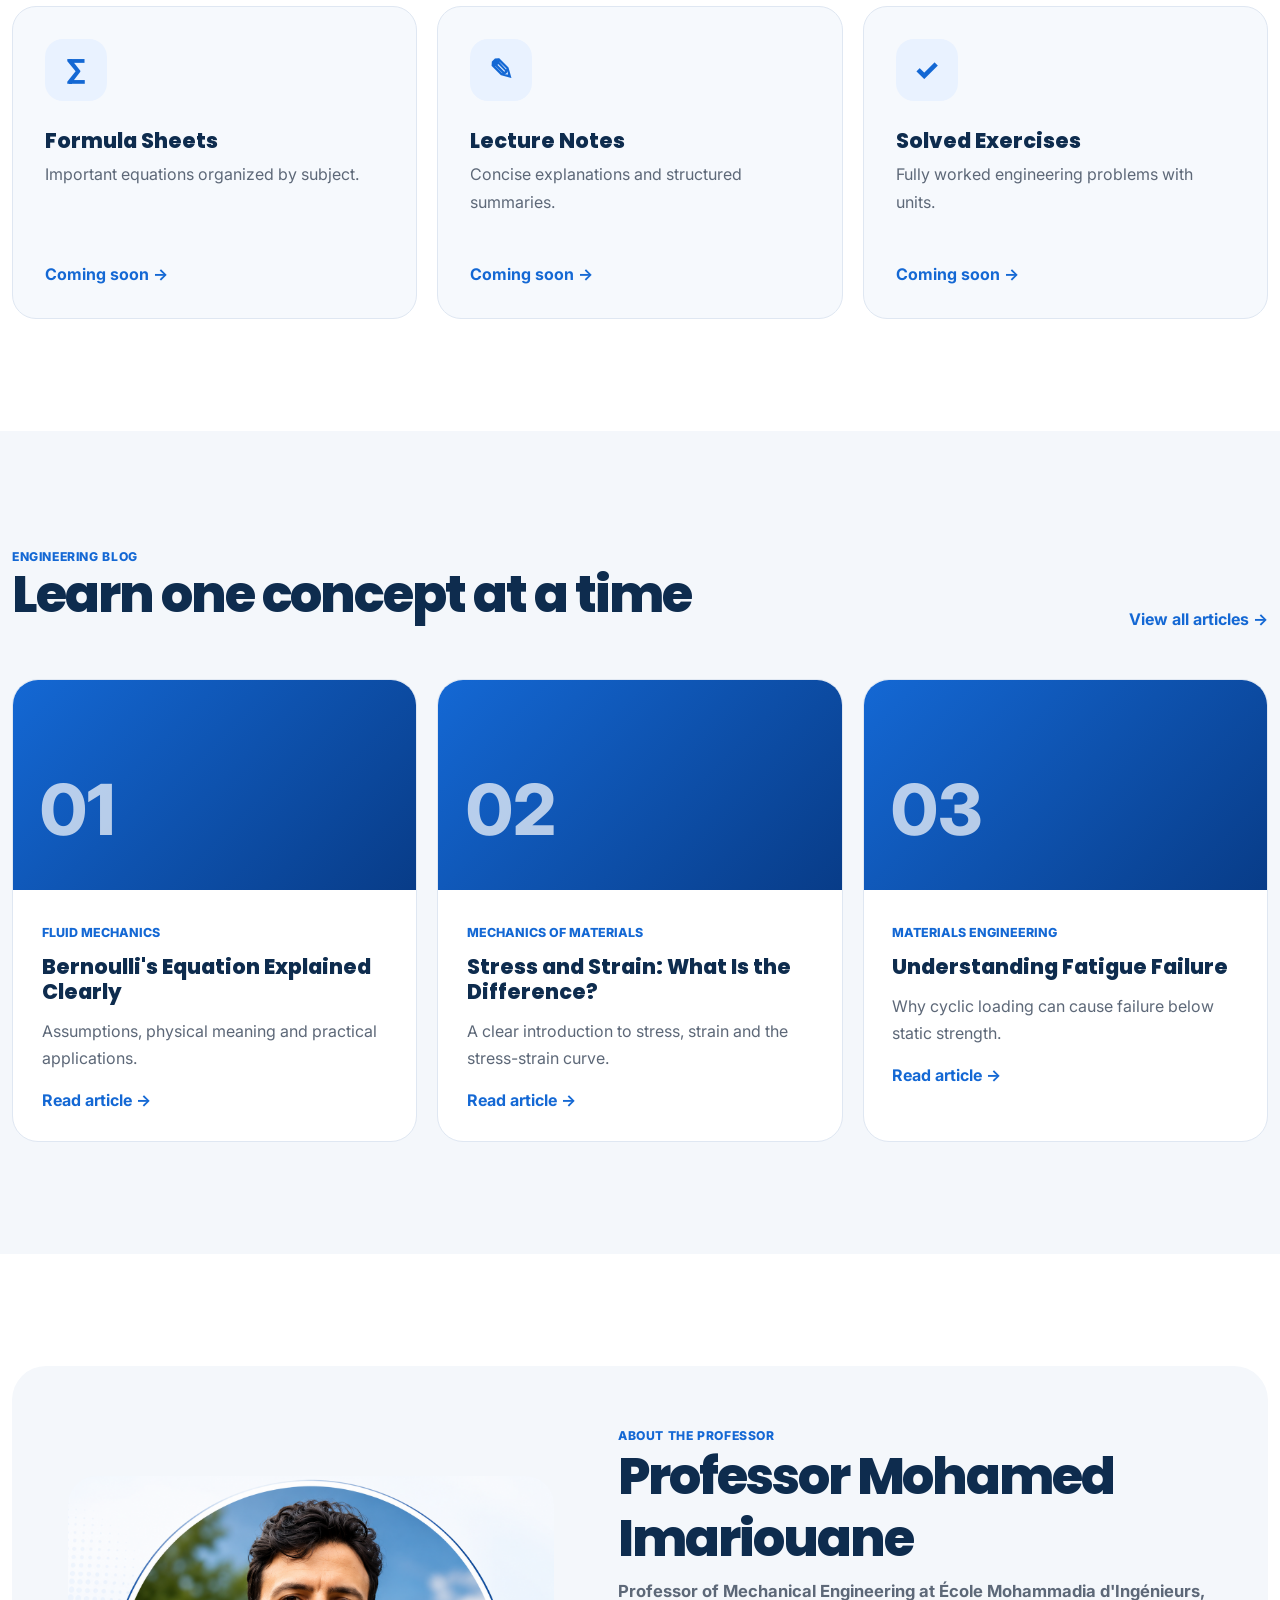
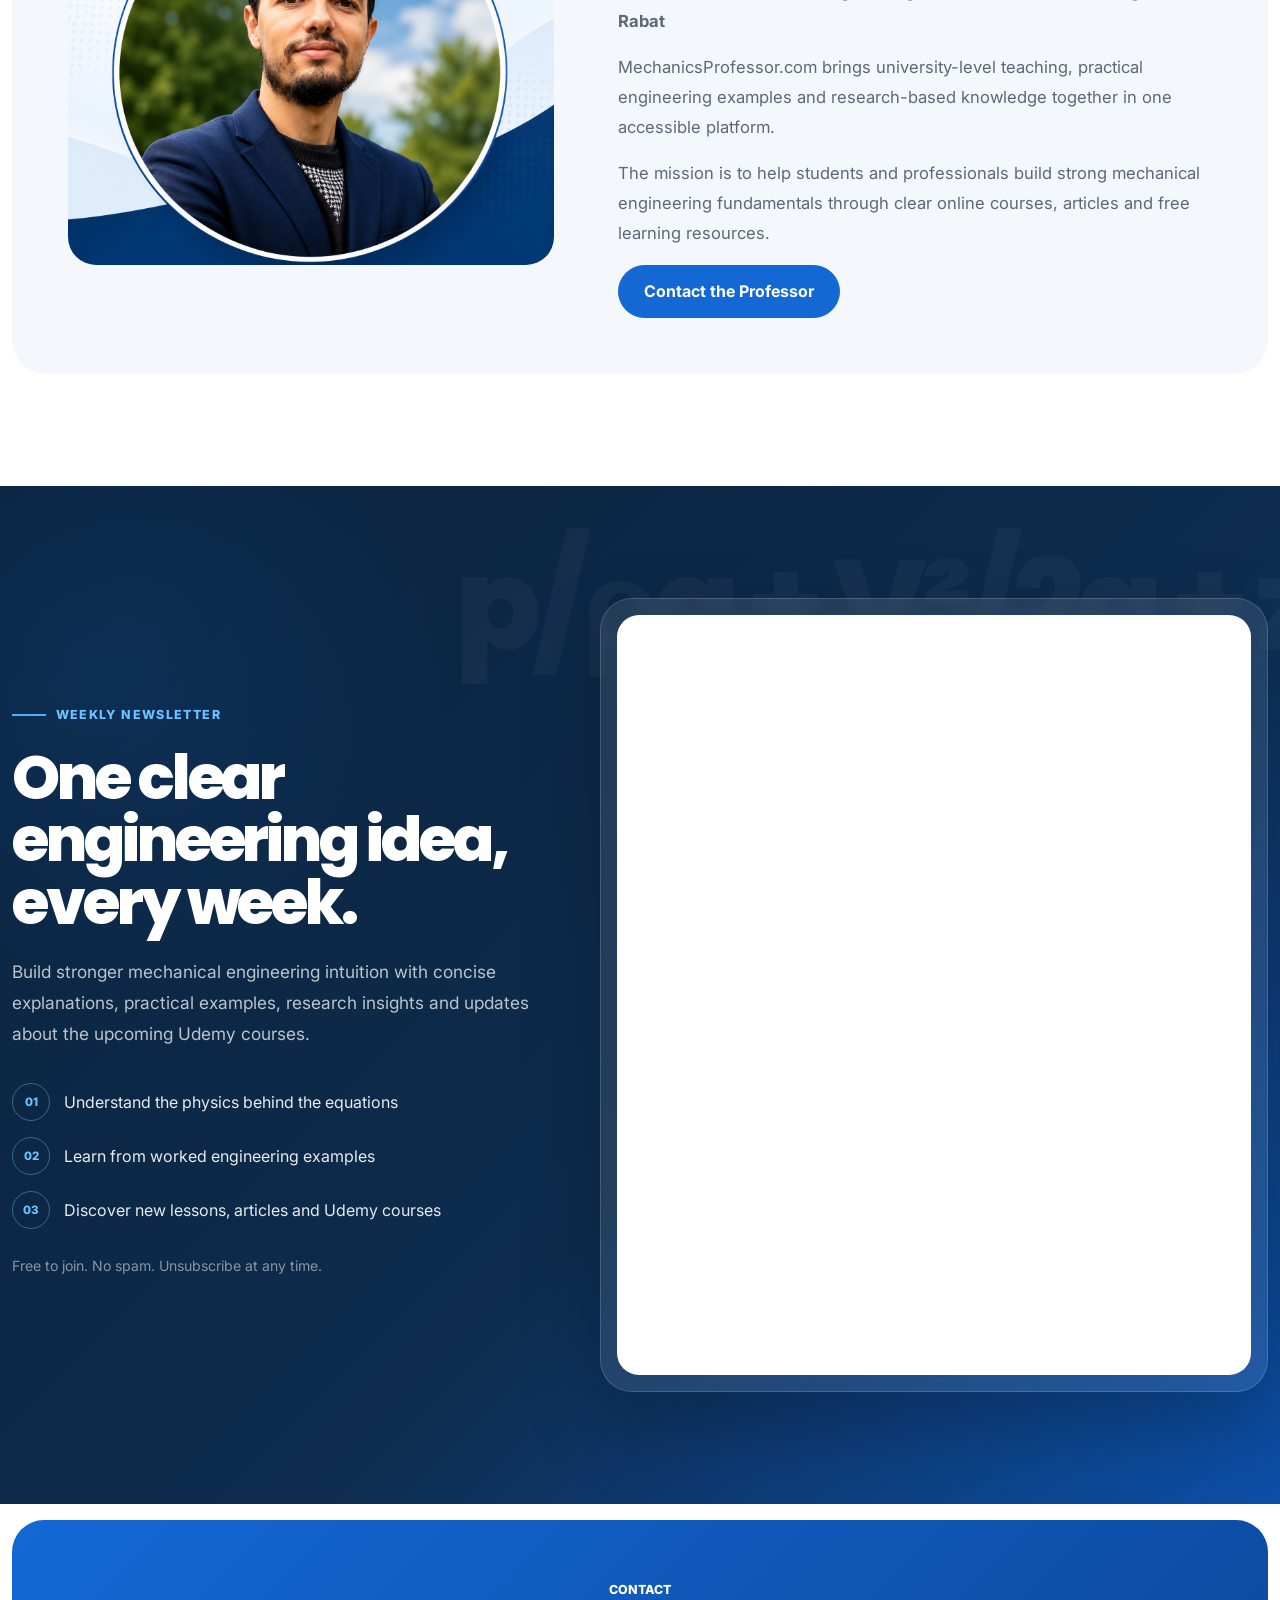
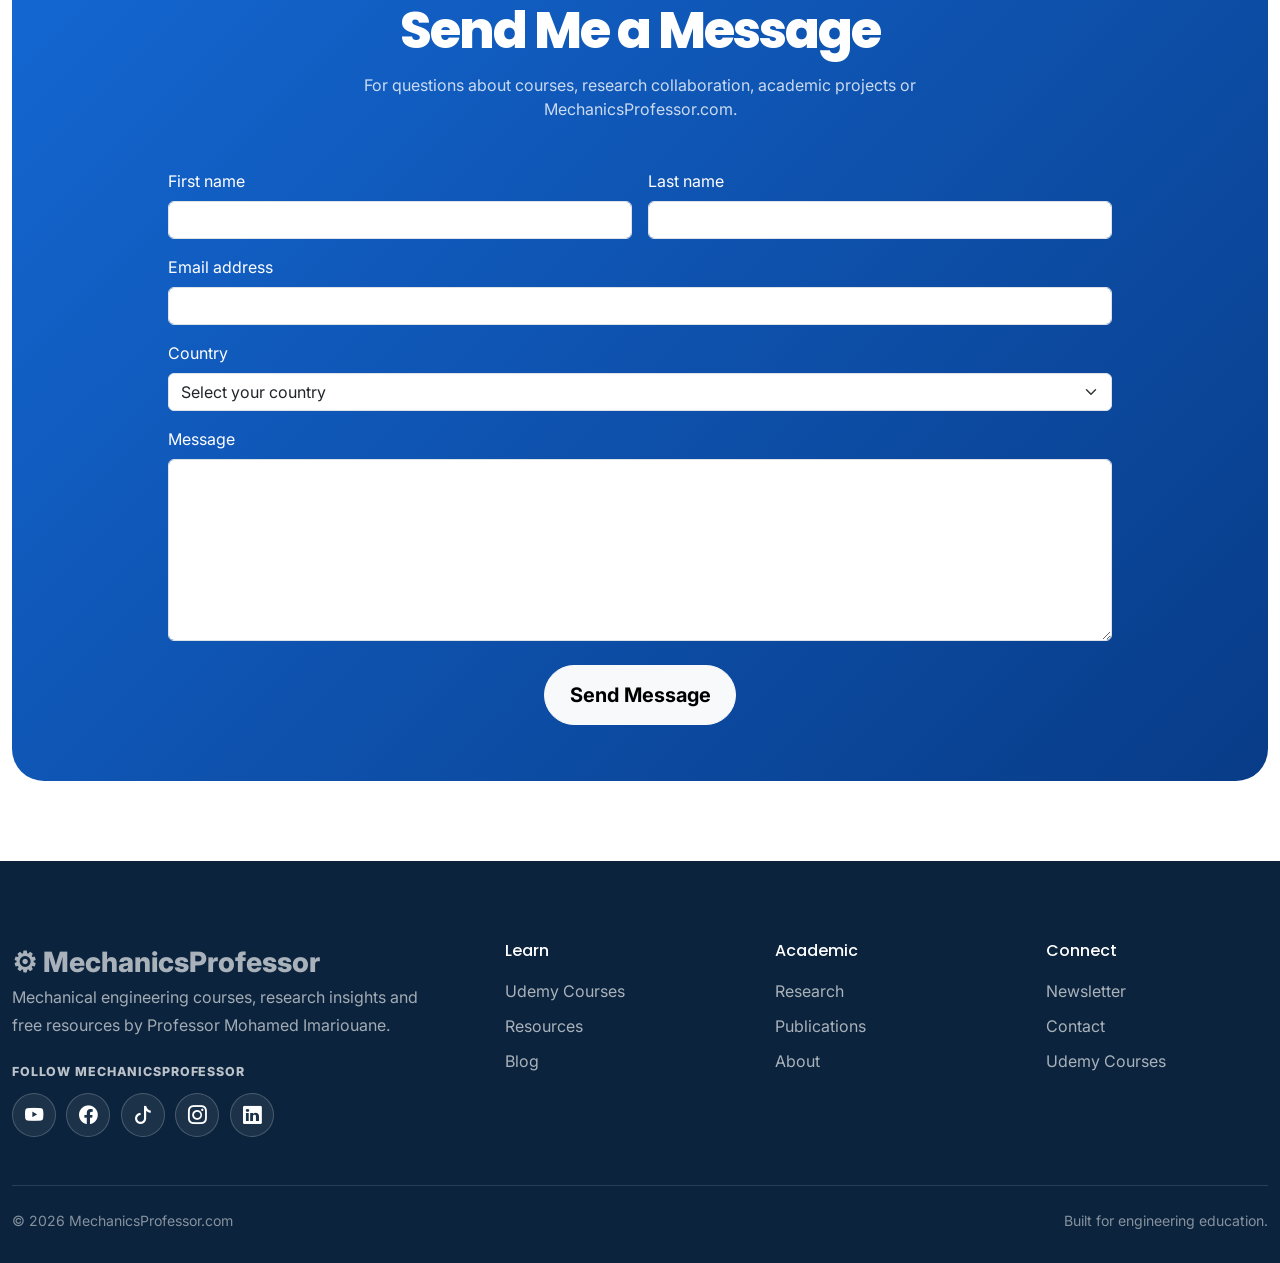
==== commit 1d4eca1a: "Use final MechanicsProfessor logo PNG" ====
--- a/index.html
+++ b/index.html
@@ -117,7 +117,7 @@
   <nav class="navbar navbar-expand-lg fixed-top" aria-label="Main navigation">
     <div class="container-fluid site-container">
       <a class="navbar-brand" href="#home" aria-label="MechanicsProfessor home">
-        <img src="images/mechanicsprofessor-full-logo.jpg" alt="MechanicsProfessor – Make Mechanical Engineering Understandable" loading="eager" decoding="async">
+        <img src="images/mechanicsprofessor-full-logo.png" alt="MechanicsProfessor – Make Mechanical Engineering Understandable" loading="eager" decoding="async">
       </a>
 
       <button class="navbar-toggler" type="button" data-bs-toggle="collapse" data-bs-target="#mainNavbar" aria-controls="mainNavbar" aria-expanded="false" aria-label="Toggle navigation">
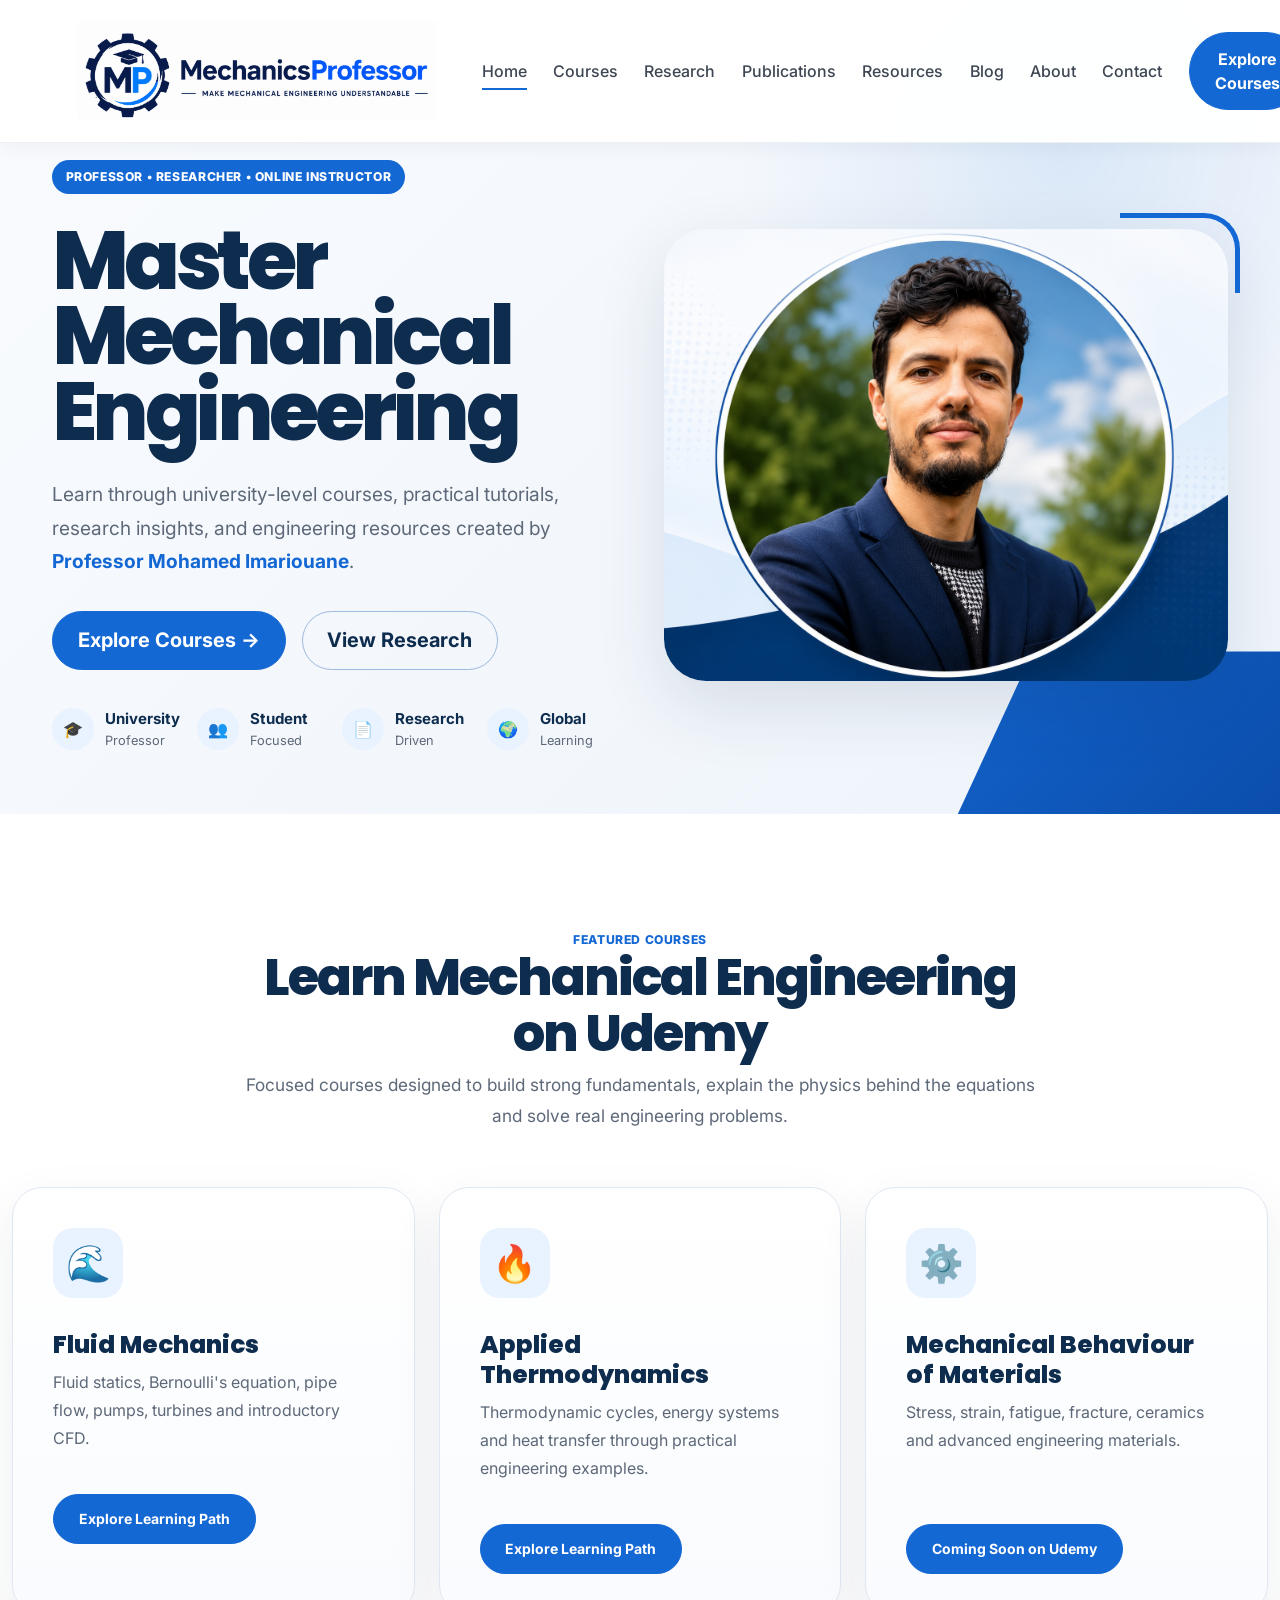
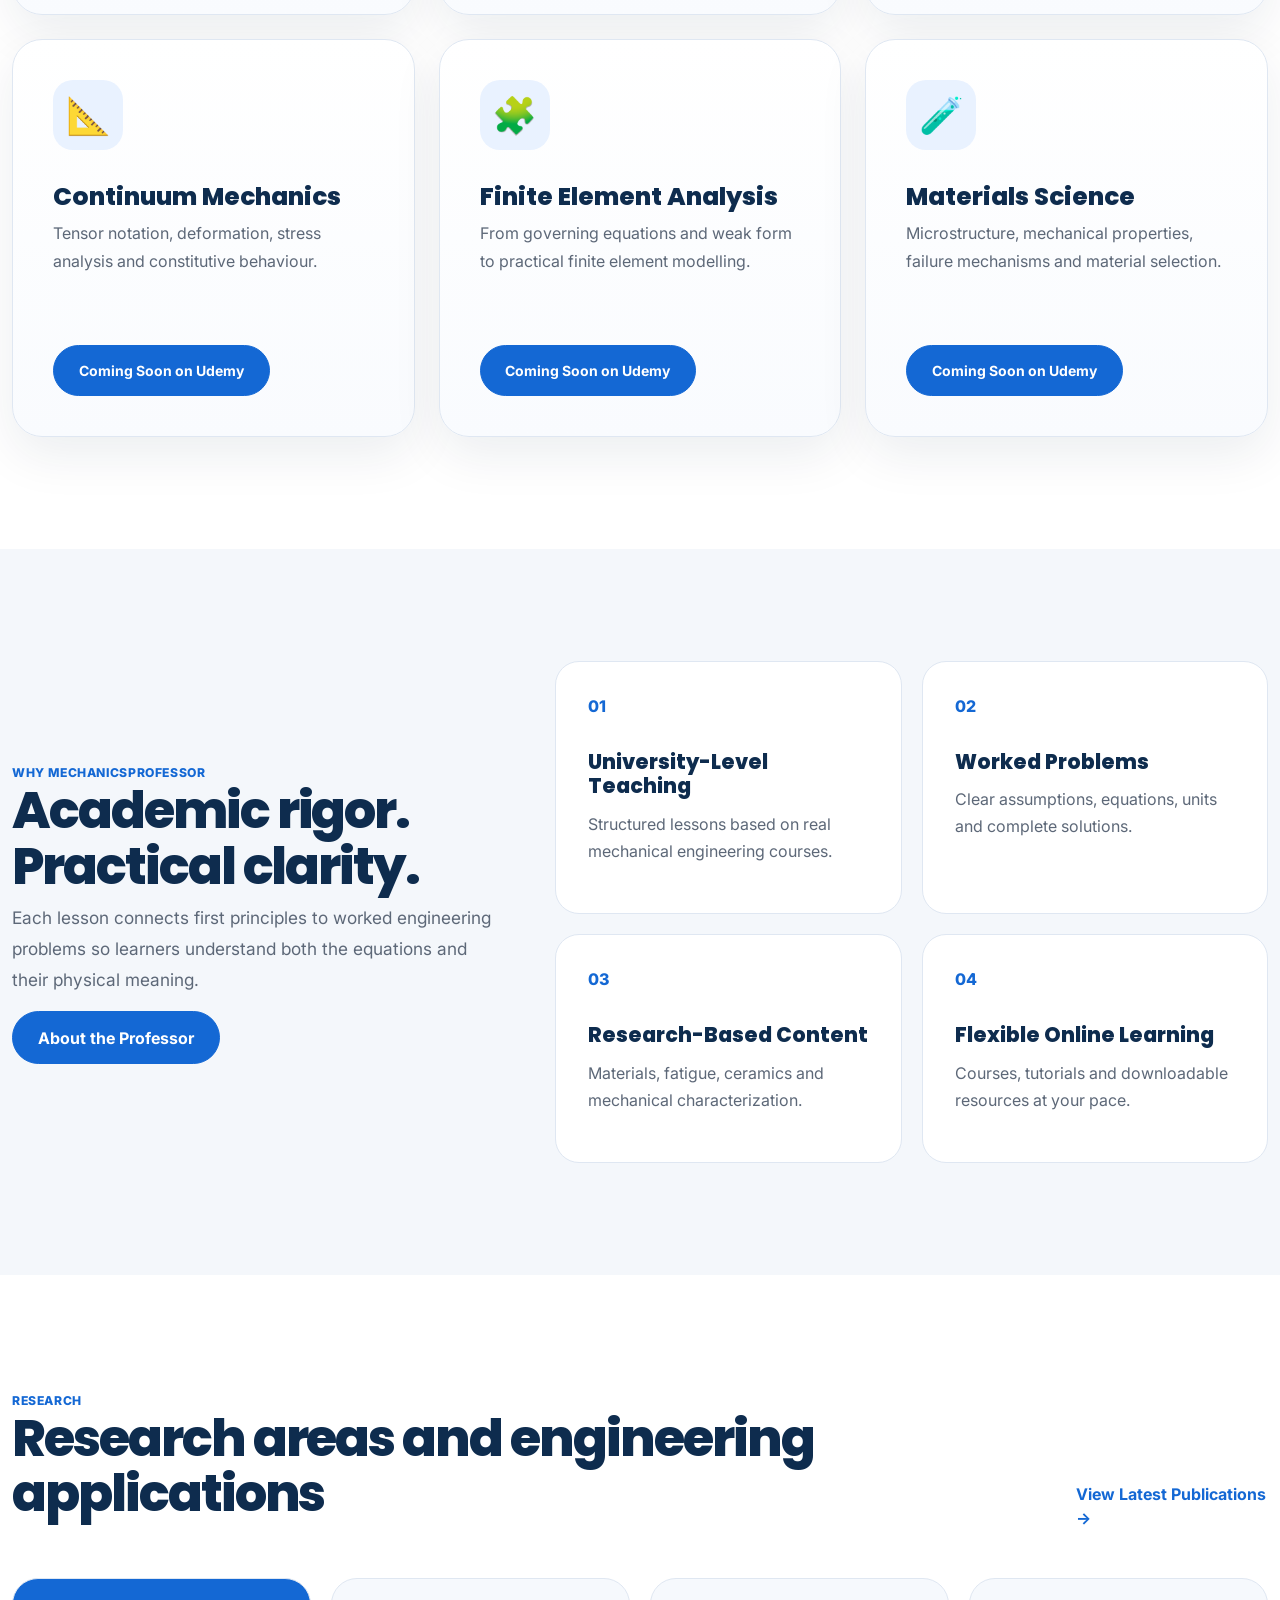
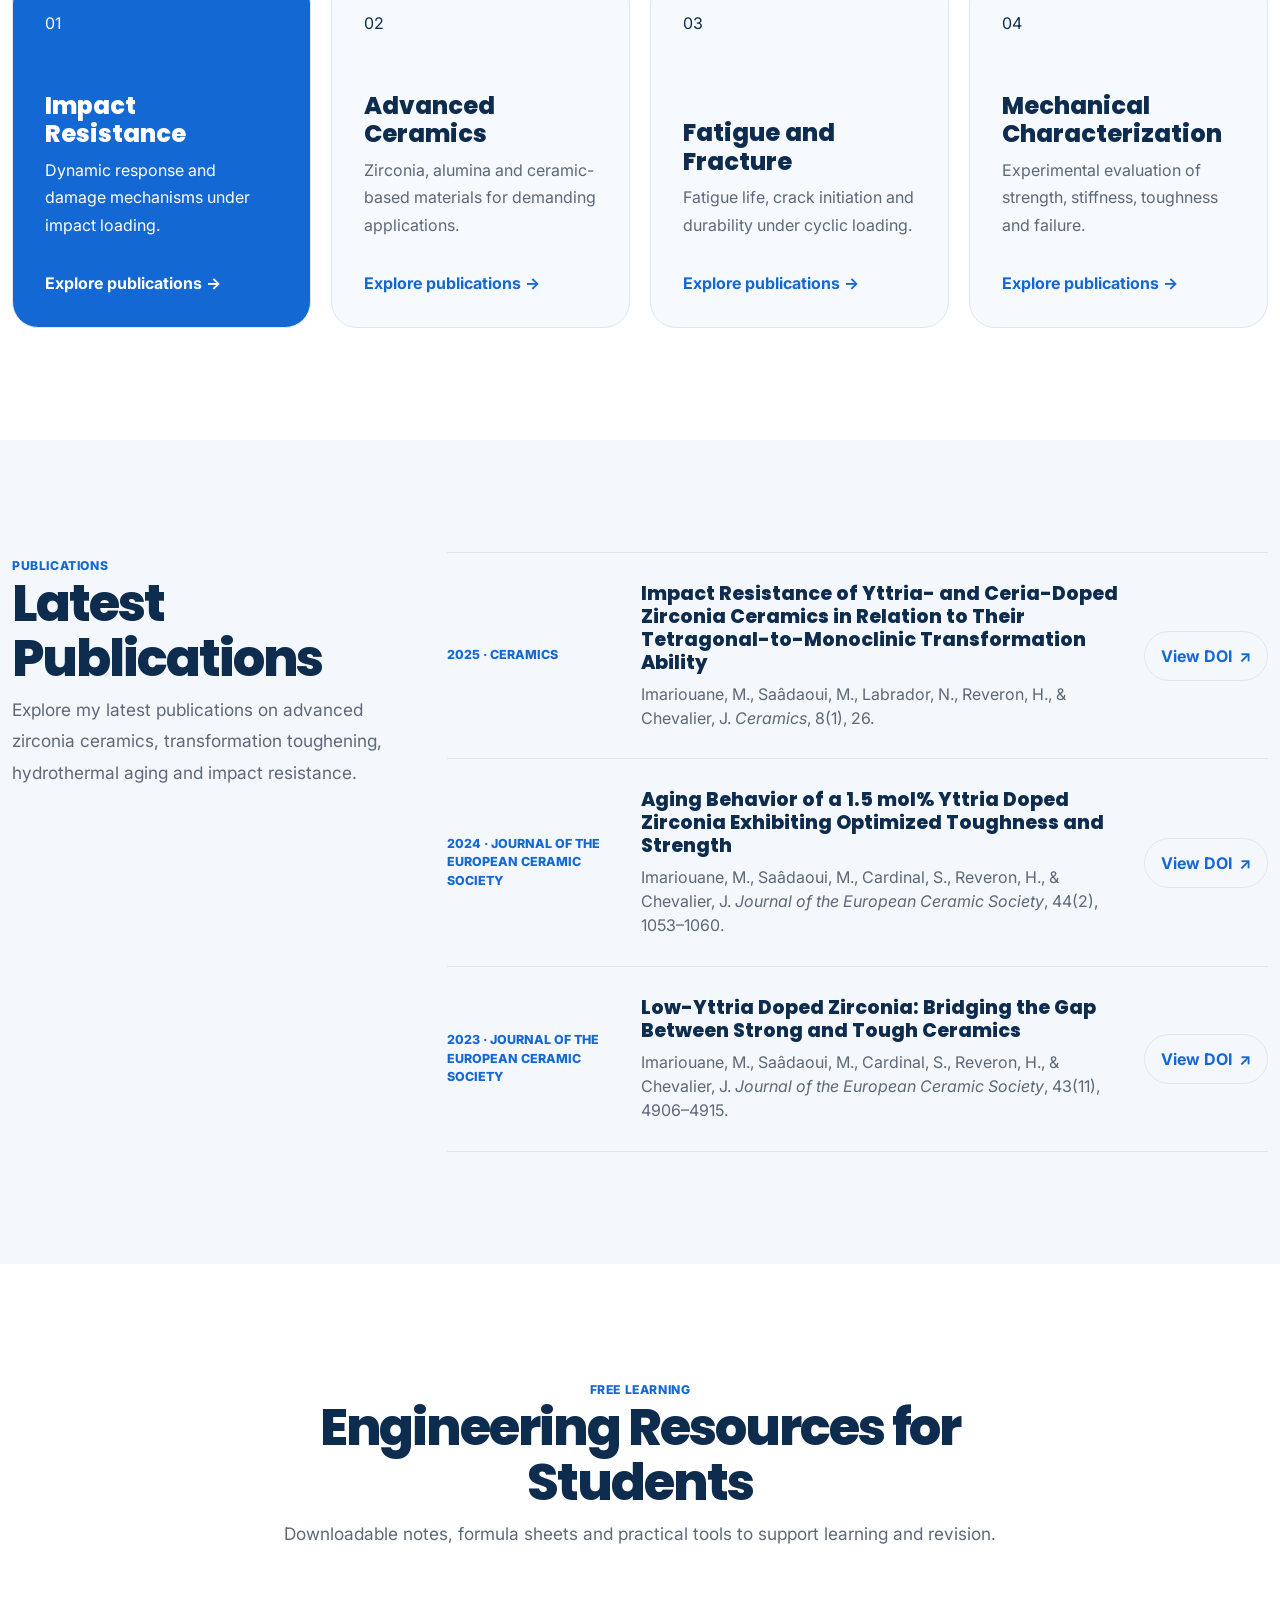
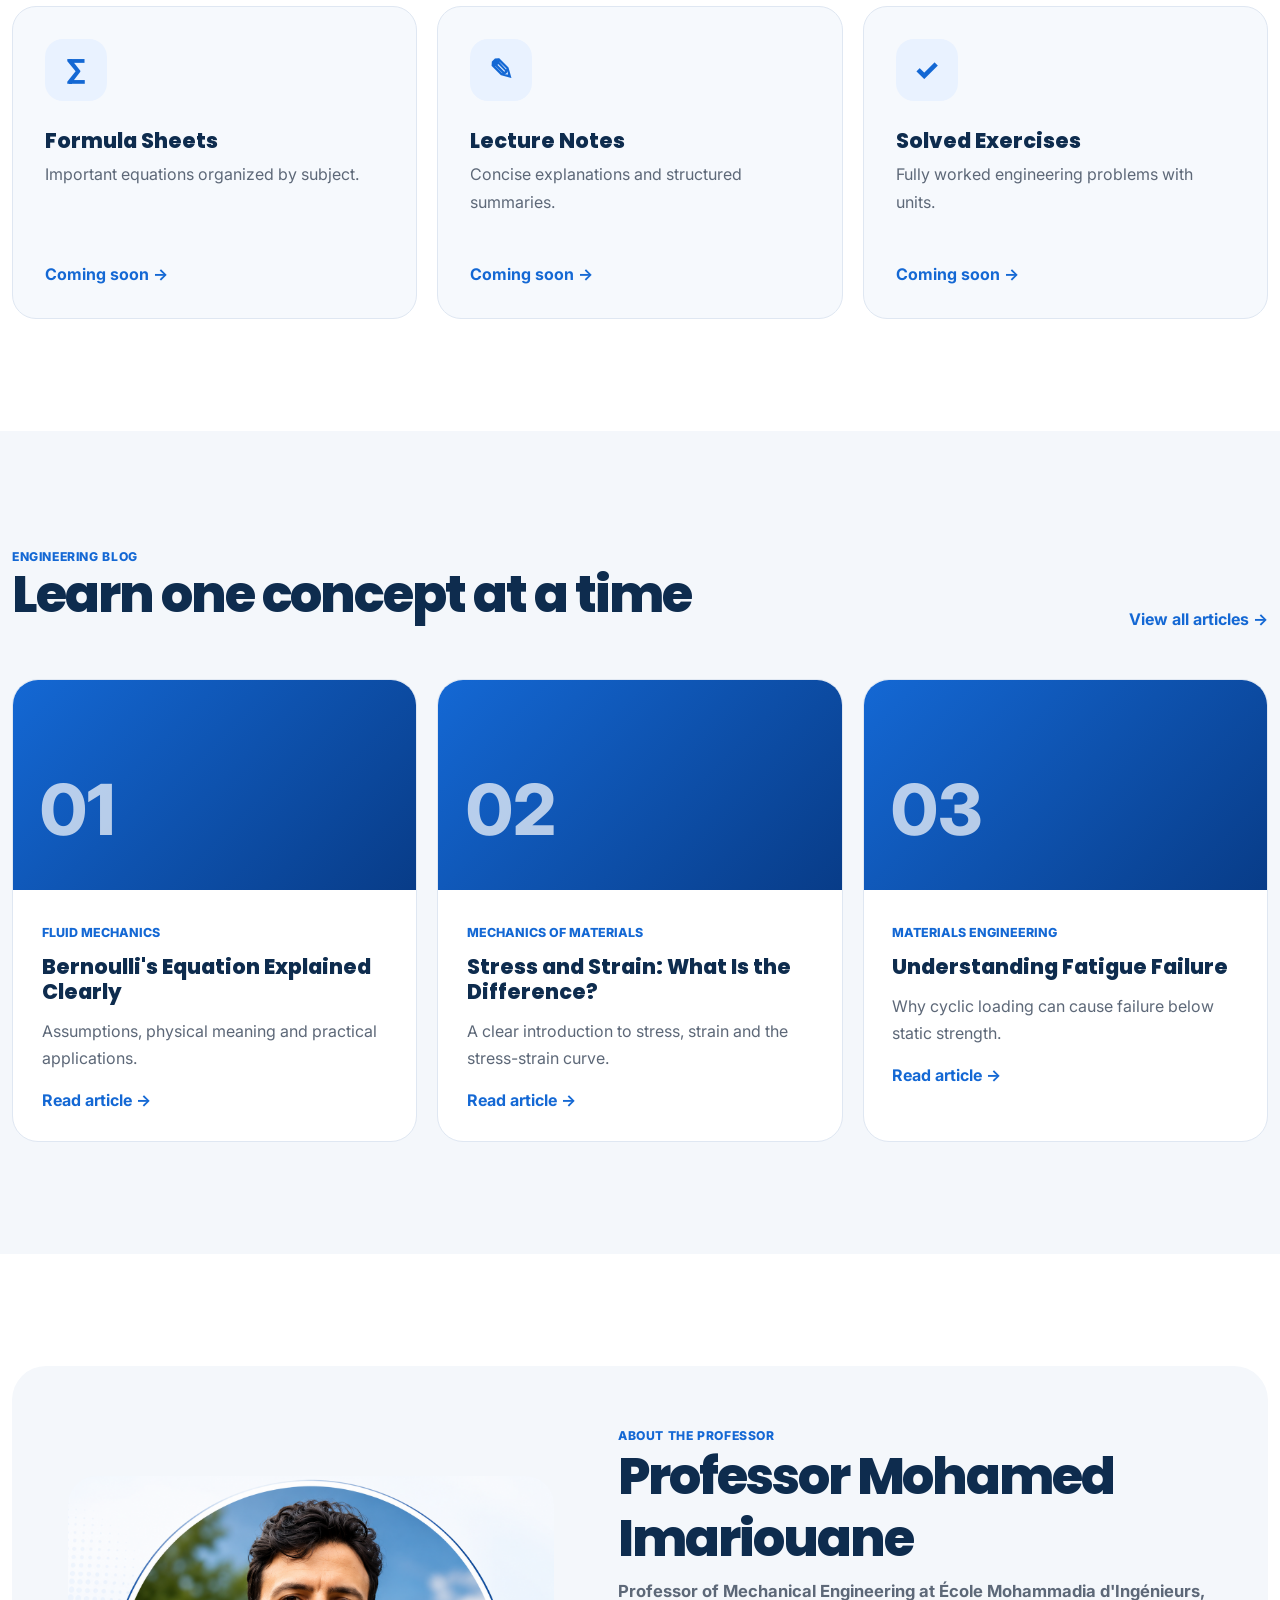
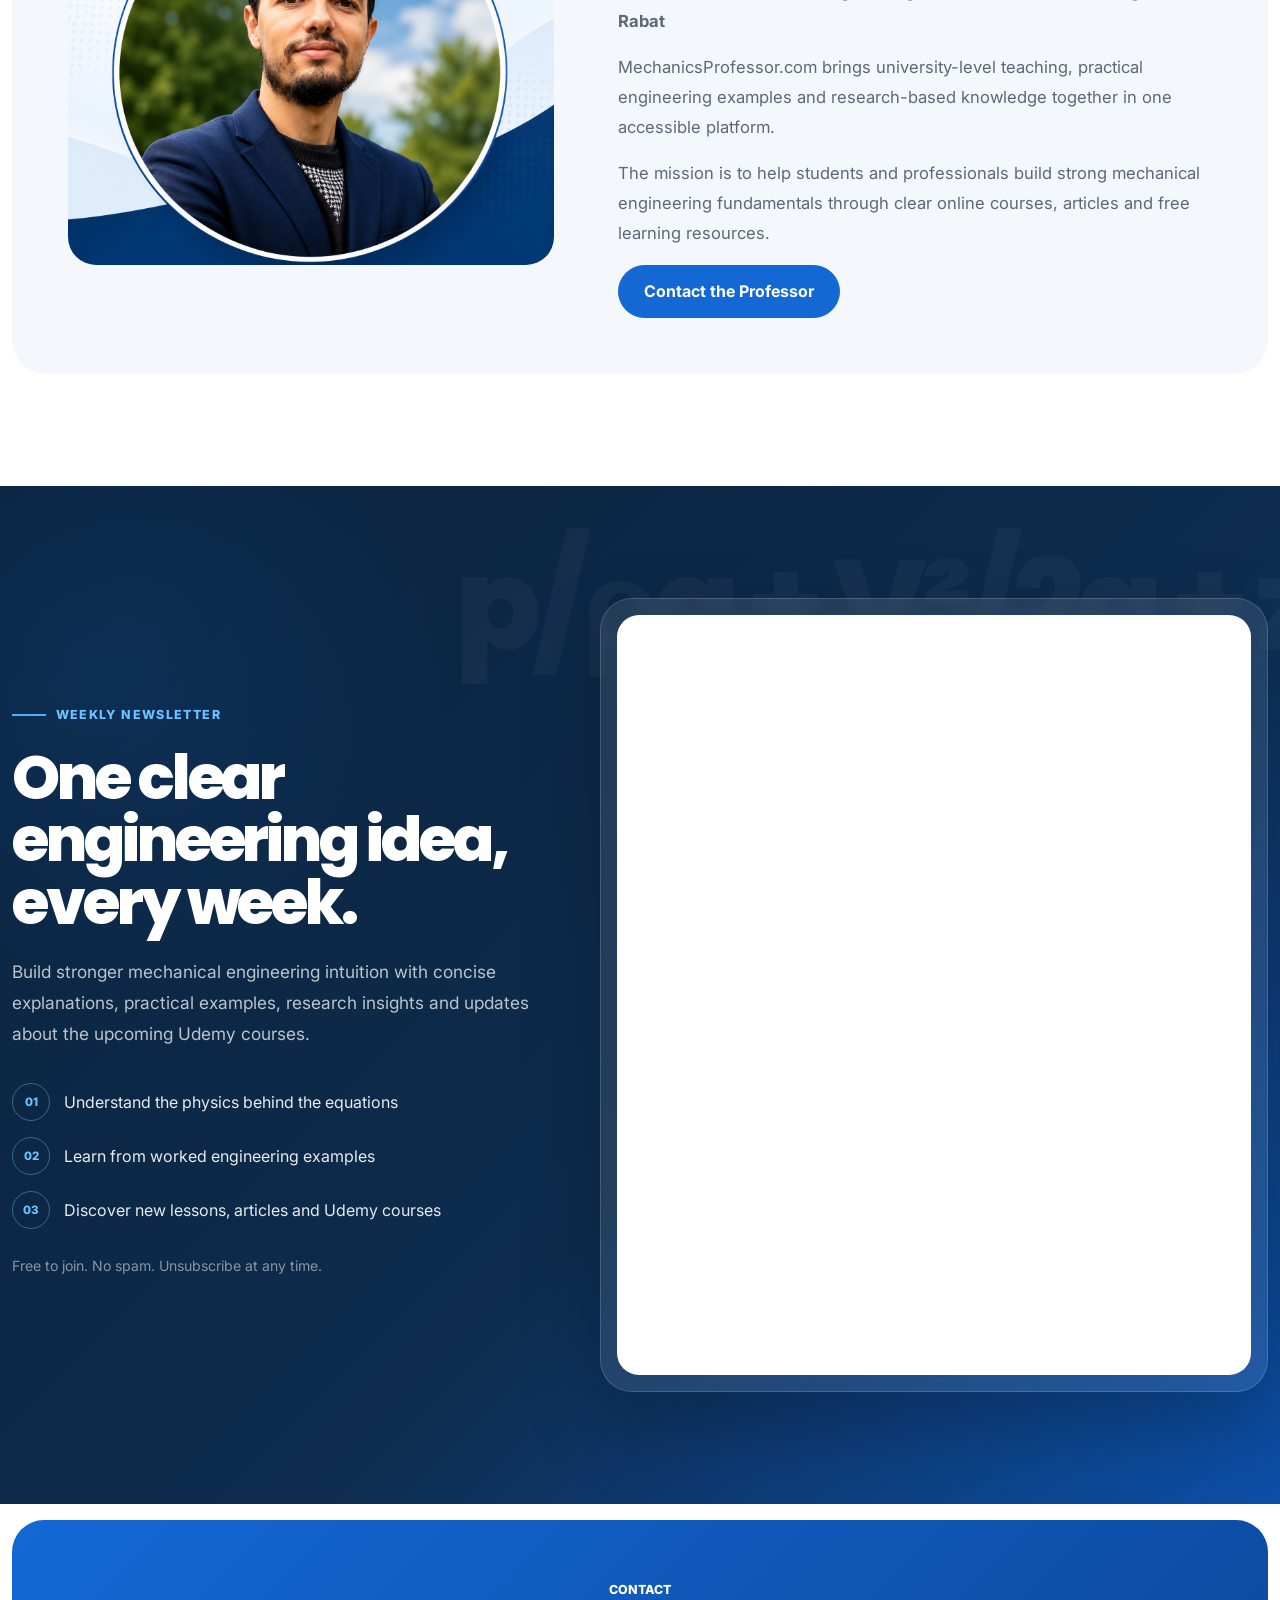
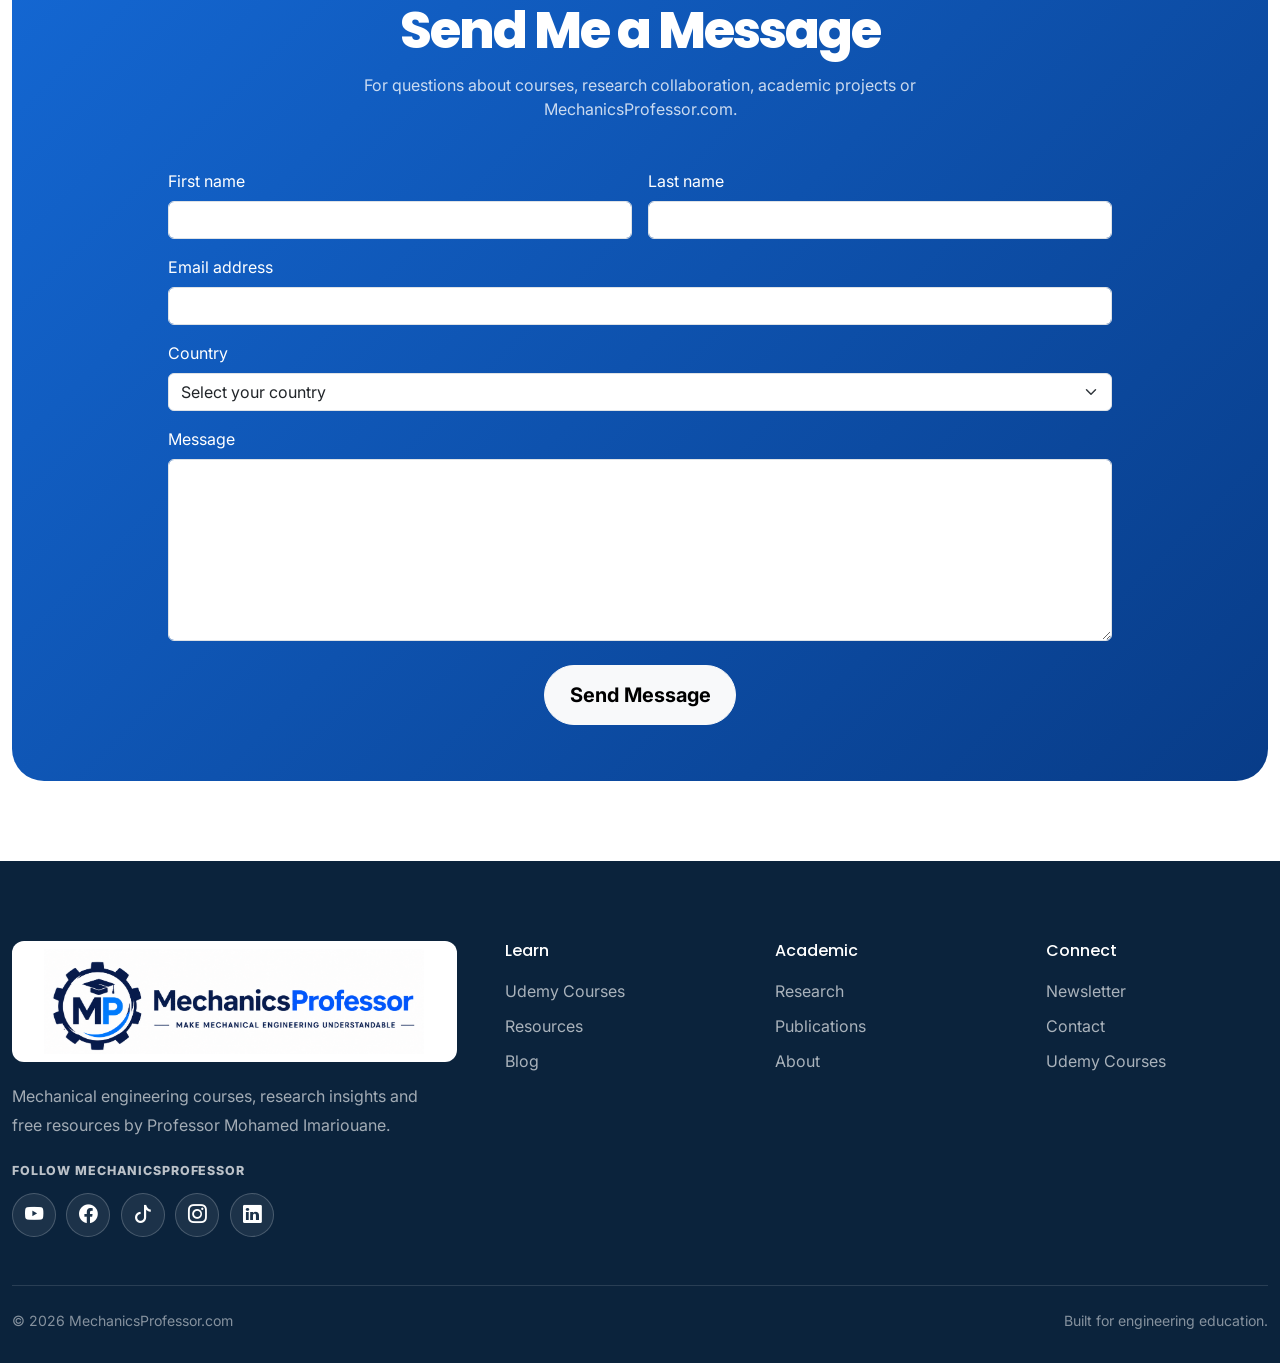
==== commit d9285c7e: "Use full MechanicsProfessor logo in footer" ====
--- a/index.html
+++ b/index.html
@@ -720,7 +720,11 @@
     <div class="container site-narrow">
       <div class="footer-grid">
         <div>
-          <a class="footer-brand" href="#home"><span>⚙</span> MechanicsProfessor</a>
+          <a class="footer-brand" href="#home">
+            <span class="footer-logo-wrap">
+              <img src="images/mechanicsprofessor-full-logo.png" alt="MechanicsProfessor – Make Mechanical Engineering Understandable" class="footer-full-logo">
+            </span>
+          </a>
           <p>Mechanical engineering courses, research insights and free resources by Professor Mohamed Imariouane.</p>
           <div class="social-follow">
             <span class="social-heading">Follow MechanicsProfessor</span>
--- a/style.css
+++ b/style.css
@@ -1,6 +1,6 @@
 :root{--blue:#1468d4;--blue-dark:#0c4fa8;--navy:#0e2c4e;--text:#5d6878;--soft:#f4f7fb;--white:#fff;--border:#dfe7f2;--shadow:0 24px 70px rgba(16,42,67,.12)}
-*{box-sizing:border-box;margin:0;padding:0}html{scroll-behavior:smooth}body{font-family:Inter,sans-serif;color:var(--navy);background:#fff;overflow-x:hidden}h1,h2,h3,.navbar-brand{font-family:Poppins,sans-serif}a{text-decoration:none}.site-container{max-width:1760px;padding-left:3.25rem;padding-right:3.25rem}.site-narrow{max-width:1320px}.navbar{padding:1rem 0;background:rgba(255,255,255,.96);backdrop-filter:blur(16px);border-bottom:1px solid rgba(16,42,67,.07);box-shadow:0 4px 18px rgba(16,42,67,.05)}.navbar-brand{display:flex;gap:.55rem;align-items:center;font-size:clamp(1.55rem,2vw,2.2rem);font-weight:800;color:var(--navy)}.navbar-brand img{width:min(410px,32vw);max-height:100px;height:auto;object-fit:contain;display:block}.navbar-brand>span:last-child span{color:var(--blue)}.brand-mark{color:var(--blue);font-size:1.35em}.navbar-nav{gap:1.15rem}.nav-link{color:#3d4652!important;font-weight:500;position:relative;padding:.75rem .25rem!important}.nav-link:after{content:"";position:absolute;left:.25rem;right:.25rem;bottom:.3rem;height:2px;background:var(--blue);transform:scaleX(0);transition:.25s}.nav-link:hover:after,.nav-link.active:after{transform:scaleX(1)}.nav-cta{margin-left:1.4rem;border-radius:999px;padding:.8rem 1.55rem}.btn{font-weight:700;border-radius:999px;padding:.85rem 1.55rem}.btn-primary{background:var(--blue);border-color:var(--blue)}.btn-primary:hover{background:var(--blue-dark);border-color:var(--blue-dark);transform:translateY(-2px);box-shadow:0 14px 28px rgba(20,104,212,.22)}.btn-outline-primary{border-color:#9cb9df;color:var(--navy)}.btn-outline-primary:hover{background:var(--navy);border-color:var(--navy)}.hero{padding:10rem 0 4rem;background:radial-gradient(circle at 83% 18%,rgba(20,104,212,.11),transparent 26%),linear-gradient(135deg,#f9fbfe,#eef4fb);position:relative;overflow:hidden}.hero:after{content:"";position:absolute;right:-8%;bottom:-30%;width:42%;height:50%;background:linear-gradient(135deg,var(--blue),#073e92);clip-path:polygon(35% 0,100% 0,100% 100%,0 100%)}.hero-copy{position:relative;z-index:2}.eyebrow,.section-kicker{display:inline-block;background:var(--blue);color:#fff;padding:.5rem .85rem;border-radius:999px;text-transform:uppercase;font-size:.76rem;font-weight:800;letter-spacing:.05em}.hero h1{font-size:clamp(4rem,6.4vw,7.2rem);line-height:.92;letter-spacing:-.055em;font-weight:800;margin:1.8rem 0}.hero-lead{font-size:clamp(1.08rem,1.5vw,1.35rem);line-height:1.75;color:var(--text);max-width:760px}.hero-lead strong{color:var(--blue)}.hero-actions{display:flex;gap:1rem;flex-wrap:wrap;margin:2rem 0 2.4rem}.hero-facts{display:grid;grid-template-columns:repeat(4,1fr);gap:1rem;max-width:780px}.fact-item{display:flex;gap:.7rem;align-items:center}.fact-icon{width:42px;height:42px;border-radius:50%;display:grid;place-items:center;background:#e9f2ff}.fact-item strong,.fact-item span:last-child{display:block}.fact-item strong{font-size:.94rem}.fact-item div span{color:var(--text);font-size:.8rem}.hero-visual-wrap{position:relative;z-index:2}.hero-photo{width:100%;border-radius:42px;box-shadow:var(--shadow);display:block}.hero-visual-accent{position:absolute;inset:-16px -12px auto auto;width:120px;height:80px;border-top:5px solid var(--blue);border-right:5px solid var(--blue);border-radius:0 36px 0 0}.section{padding:7rem 0}.section-white{background:#fff}.section-soft{background:var(--soft)}.section-heading{max-width:820px;margin:0 auto 3.5rem}.section-heading .section-kicker,.section-heading-row .section-kicker,.section-soft .section-kicker,.section-white .section-kicker{background:transparent;color:var(--blue);padding:0}.section-heading h2,.section-title-left{font-size:clamp(2.5rem,4vw,4rem);font-weight:800;letter-spacing:-.04em;line-height:1.08}.section-heading p,.section-copy{color:var(--text);font-size:1.08rem;line-height:1.8}.course-card{padding:2.5rem;background:linear-gradient(180deg,#fff,#f9fbfe);border:1px solid var(--border);border-radius:30px;box-shadow:0 18px 50px rgba(16,42,67,.08);transition:.3s}.course-card:hover{transform:translateY(-10px);box-shadow:0 30px 65px rgba(16,42,67,.13)}.course-icon{width:70px;height:70px;border-radius:20px;background:#e9f2ff;display:grid;place-items:center;font-size:2.25rem;margin-bottom:2rem}.course-card h3{font-size:1.55rem;font-weight:800}.course-card p{color:var(--text);line-height:1.75;min-height:110px}.benefits-grid{display:grid;grid-template-columns:repeat(2,1fr);gap:1.25rem}.benefit-card{padding:2rem;background:#fff;border:1px solid var(--border);border-radius:24px}.benefit-card>span{color:var(--blue);font-weight:800}.benefit-card h3{font-size:1.28rem;margin:2rem 0 .75rem;font-weight:800}.benefit-card p{color:var(--text);line-height:1.7}.section-heading-row{display:flex;justify-content:space-between;align-items:end;gap:2rem;margin-bottom:3rem}.text-link{color:var(--blue);font-weight:700}.research-grid,.resources-grid{display:grid;grid-template-columns:repeat(4,1fr);gap:1.25rem}.research-card{min-height:350px;padding:2rem;border-radius:26px;background:#f6f9fd;border:1px solid var(--border);display:flex;flex-direction:column;transition:.3s}.research-card:hover{transform:translateY(-8px);box-shadow:0 24px 55px rgba(16,42,67,.12)}.research-card.featured{background:var(--blue);color:#fff}.research-card h3{font-size:1.5rem;font-weight:800;margin-top:auto}.research-card p{color:var(--text);line-height:1.7}.research-card.featured p,.research-card.featured a{color:#fff}.research-card a{color:var(--blue);font-weight:700;margin-top:1rem}.publication-item{display:grid;grid-template-columns:140px 1fr 50px;gap:1.5rem;align-items:center;padding:1.8rem 0;border-bottom:1px solid var(--border)}.publication-item:first-child{border-top:1px solid var(--border)}.publication-item>span{color:var(--blue);font-weight:800;text-transform:uppercase;font-size:.78rem}.publication-item h3{font-size:1.2rem;font-weight:800}.publication-item p{color:var(--text);margin:0}.publication-item>a{width:46px;height:46px;border:1px solid var(--border);border-radius:50%;display:grid;place-items:center;color:var(--blue)}.resource-card{padding:2rem;border-radius:24px;background:#f6f9fd;border:1px solid var(--border)}.resource-icon{width:62px;height:62px;border-radius:18px;background:#e9f2ff;display:grid;place-items:center;color:var(--blue);font-size:1.8rem;font-weight:800;margin-bottom:1.75rem}.resource-card h3{font-size:1.3rem;font-weight:800}.resource-card p{color:var(--text);line-height:1.7;min-height:85px}.resource-card a{color:var(--blue);font-weight:700}.blog-grid{display:grid;grid-template-columns:repeat(3,1fr);gap:1.25rem}.blog-card{border-radius:26px;overflow:hidden;background:#fff;border:1px solid var(--border)}.blog-number{height:210px;padding:1.7rem;display:flex;align-items:flex-end;background:linear-gradient(135deg,#1468d4,#083c88);font-size:4.4rem;color:rgba(255,255,255,.7);font-weight:800}.blog-body{padding:1.8rem}.blog-body>span{color:var(--blue);font-size:.78rem;font-weight:800;text-transform:uppercase}.blog-body h3{font-size:1.3rem;font-weight:800;margin:.8rem 0}.blog-body p{color:var(--text);line-height:1.7}.blog-body a{color:var(--blue);font-weight:700}.about-panel{display:grid;grid-template-columns:.9fr 1.1fr;gap:4rem;align-items:center;background:var(--soft);padding:3.5rem;border-radius:34px}.about-panel img{width:100%;border-radius:28px}.about-panel h2{font-size:clamp(2.5rem,4vw,3.8rem);font-weight:800;letter-spacing:-.04em}.about-role{color:var(--blue);font-weight:700}.about-panel p{color:var(--text);font-size:1.04rem;line-height:1.8}.contact-section{padding:1rem 0 5rem}.contact-panel{padding:3.5rem;border-radius:32px;background:linear-gradient(135deg,#1468d4,#083c88);color:#fff;display:flex;justify-content:space-between;align-items:center;gap:2rem}.contact-panel>div:first-child{max-width:760px}.contact-panel>div:first-child>span{text-transform:uppercase;font-size:.78rem;font-weight:800}.contact-panel h2{font-size:clamp(2rem,4vw,3.3rem);font-weight:800;letter-spacing:-.04em}.contact-panel p{color:rgba(255,255,255,.78)}.contact-actions{display:flex;gap:.8rem}.site-footer{background:#0b233c;color:#fff;padding:5rem 0 2rem}.footer-grid{display:grid;grid-template-columns:2fr repeat(3,1fr);gap:3rem;padding-bottom:3rem}.footer-brand{font-size:1.75rem;font-weight:800;color:#fff}.footer-grid p{color:rgba(255,255,255,.62);line-height:1.8;max-width:430px}.footer-grid h3{font-size:1rem}.footer-grid>div:not(:first-child){display:flex;flex-direction:column;gap:.7rem}.footer-grid a{color:rgba(255,255,255,.65)}.footer-grid a:hover{color:#fff}.footer-bottom{padding-top:1.5rem;border-top:1px solid rgba(255,255,255,.12);display:flex;justify-content:space-between;color:rgba(255,255,255,.5);font-size:.88rem}
-@media(max-width:1199px){.site-container{padding-left:1.5rem;padding-right:1.5rem}.navbar-nav{gap:.5rem}.nav-cta{margin-left:.75rem}.hero-facts{grid-template-columns:repeat(2,1fr)}.research-grid,.resources-grid{grid-template-columns:repeat(2,1fr)}}
+*{box-sizing:border-box;margin:0;padding:0}html{scroll-behavior:smooth}body{font-family:Inter,sans-serif;color:var(--navy);background:#fff;overflow-x:hidden}h1,h2,h3,.navbar-brand{font-family:Poppins,sans-serif}a{text-decoration:none}.site-container{max-width:1760px;padding-left:3.25rem;padding-right:3.25rem}.site-narrow{max-width:1320px}.navbar{padding:1rem 0;background:rgba(255,255,255,.96);backdrop-filter:blur(16px);border-bottom:1px solid rgba(16,42,67,.07);box-shadow:0 4px 18px rgba(16,42,67,.05)}.navbar-brand{display:flex;gap:.55rem;align-items:center;font-size:clamp(1.55rem,2vw,2.2rem);font-weight:800;color:var(--navy)}.navbar-brand img{width:min(410px,32vw);max-height:100px;height:auto;object-fit:contain;display:block}.navbar-brand>span:last-child span{color:var(--blue)}.brand-mark{color:var(--blue);font-size:1.35em}.navbar-nav{gap:1.15rem}.nav-link{color:#3d4652!important;font-weight:500;position:relative;padding:.75rem .25rem!important}.nav-link:after{content:"";position:absolute;left:.25rem;right:.25rem;bottom:.3rem;height:2px;background:var(--blue);transform:scaleX(0);transition:.25s}.nav-link:hover:after,.nav-link.active:after{transform:scaleX(1)}.nav-cta{margin-left:1.4rem;border-radius:999px;padding:.8rem 1.55rem}.btn{font-weight:700;border-radius:999px;padding:.85rem 1.55rem}.btn-primary{background:var(--blue);border-color:var(--blue)}.btn-primary:hover{background:var(--blue-dark);border-color:var(--blue-dark);transform:translateY(-2px);box-shadow:0 14px 28px rgba(20,104,212,.22)}.btn-outline-primary{border-color:#9cb9df;color:var(--navy)}.btn-outline-primary:hover{background:var(--navy);border-color:var(--navy)}.hero{padding:10rem 0 4rem;background:radial-gradient(circle at 83% 18%,rgba(20,104,212,.11),transparent 26%),linear-gradient(135deg,#f9fbfe,#eef4fb);position:relative;overflow:hidden}.hero:after{content:"";position:absolute;right:-8%;bottom:-30%;width:42%;height:50%;background:linear-gradient(135deg,var(--blue),#073e92);clip-path:polygon(35% 0,100% 0,100% 100%,0 100%)}.hero-copy{position:relative;z-index:2}.eyebrow,.section-kicker{display:inline-block;background:var(--blue);color:#fff;padding:.5rem .85rem;border-radius:999px;text-transform:uppercase;font-size:.76rem;font-weight:800;letter-spacing:.05em}.hero h1{font-size:clamp(4rem,6.4vw,7.2rem);line-height:.92;letter-spacing:-.055em;font-weight:800;margin:1.8rem 0}.hero-lead{font-size:clamp(1.08rem,1.5vw,1.35rem);line-height:1.75;color:var(--text);max-width:760px}.hero-lead strong{color:var(--blue)}.hero-actions{display:flex;gap:1rem;flex-wrap:wrap;margin:2rem 0 2.4rem}.hero-facts{display:grid;grid-template-columns:repeat(4,1fr);gap:1rem;max-width:780px}.fact-item{display:flex;gap:.7rem;align-items:center}.fact-icon{width:42px;height:42px;border-radius:50%;display:grid;place-items:center;background:#e9f2ff}.fact-item strong,.fact-item span:last-child{display:block}.fact-item strong{font-size:.94rem}.fact-item div span{color:var(--text);font-size:.8rem}.hero-visual-wrap{position:relative;z-index:2}.hero-photo{width:100%;border-radius:42px;box-shadow:var(--shadow);display:block}.hero-visual-accent{position:absolute;inset:-16px -12px auto auto;width:120px;height:80px;border-top:5px solid var(--blue);border-right:5px solid var(--blue);border-radius:0 36px 0 0}.section{padding:7rem 0}.section-white{background:#fff}.section-soft{background:var(--soft)}.section-heading{max-width:820px;margin:0 auto 3.5rem}.section-heading .section-kicker,.section-heading-row .section-kicker,.section-soft .section-kicker,.section-white .section-kicker{background:transparent;color:var(--blue);padding:0}.section-heading h2,.section-title-left{font-size:clamp(2.5rem,4vw,4rem);font-weight:800;letter-spacing:-.04em;line-height:1.08}.section-heading p,.section-copy{color:var(--text);font-size:1.08rem;line-height:1.8}.course-card{padding:2.5rem;background:linear-gradient(180deg,#fff,#f9fbfe);border:1px solid var(--border);border-radius:30px;box-shadow:0 18px 50px rgba(16,42,67,.08);transition:.3s}.course-card:hover{transform:translateY(-10px);box-shadow:0 30px 65px rgba(16,42,67,.13)}.course-icon{width:70px;height:70px;border-radius:20px;background:#e9f2ff;display:grid;place-items:center;font-size:2.25rem;margin-bottom:2rem}.course-card h3{font-size:1.55rem;font-weight:800}.course-card p{color:var(--text);line-height:1.75;min-height:110px}.benefits-grid{display:grid;grid-template-columns:repeat(2,1fr);gap:1.25rem}.benefit-card{padding:2rem;background:#fff;border:1px solid var(--border);border-radius:24px}.benefit-card>span{color:var(--blue);font-weight:800}.benefit-card h3{font-size:1.28rem;margin:2rem 0 .75rem;font-weight:800}.benefit-card p{color:var(--text);line-height:1.7}.section-heading-row{display:flex;justify-content:space-between;align-items:end;gap:2rem;margin-bottom:3rem}.text-link{color:var(--blue);font-weight:700}.research-grid,.resources-grid{display:grid;grid-template-columns:repeat(4,1fr);gap:1.25rem}.research-card{min-height:350px;padding:2rem;border-radius:26px;background:#f6f9fd;border:1px solid var(--border);display:flex;flex-direction:column;transition:.3s}.research-card:hover{transform:translateY(-8px);box-shadow:0 24px 55px rgba(16,42,67,.12)}.research-card.featured{background:var(--blue);color:#fff}.research-card h3{font-size:1.5rem;font-weight:800;margin-top:auto}.research-card p{color:var(--text);line-height:1.7}.research-card.featured p,.research-card.featured a{color:#fff}.research-card a{color:var(--blue);font-weight:700;margin-top:1rem}.publication-item{display:grid;grid-template-columns:140px 1fr 50px;gap:1.5rem;align-items:center;padding:1.8rem 0;border-bottom:1px solid var(--border)}.publication-item:first-child{border-top:1px solid var(--border)}.publication-item>span{color:var(--blue);font-weight:800;text-transform:uppercase;font-size:.78rem}.publication-item h3{font-size:1.2rem;font-weight:800}.publication-item p{color:var(--text);margin:0}.publication-item>a{width:46px;height:46px;border:1px solid var(--border);border-radius:50%;display:grid;place-items:center;color:var(--blue)}.resource-card{padding:2rem;border-radius:24px;background:#f6f9fd;border:1px solid var(--border)}.resource-icon{width:62px;height:62px;border-radius:18px;background:#e9f2ff;display:grid;place-items:center;color:var(--blue);font-size:1.8rem;font-weight:800;margin-bottom:1.75rem}.resource-card h3{font-size:1.3rem;font-weight:800}.resource-card p{color:var(--text);line-height:1.7;min-height:85px}.resource-card a{color:var(--blue);font-weight:700}.blog-grid{display:grid;grid-template-columns:repeat(3,1fr);gap:1.25rem}.blog-card{border-radius:26px;overflow:hidden;background:#fff;border:1px solid var(--border)}.blog-number{height:210px;padding:1.7rem;display:flex;align-items:flex-end;background:linear-gradient(135deg,#1468d4,#083c88);font-size:4.4rem;color:rgba(255,255,255,.7);font-weight:800}.blog-body{padding:1.8rem}.blog-body>span{color:var(--blue);font-size:.78rem;font-weight:800;text-transform:uppercase}.blog-body h3{font-size:1.3rem;font-weight:800;margin:.8rem 0}.blog-body p{color:var(--text);line-height:1.7}.blog-body a{color:var(--blue);font-weight:700}.about-panel{display:grid;grid-template-columns:.9fr 1.1fr;gap:4rem;align-items:center;background:var(--soft);padding:3.5rem;border-radius:34px}.about-panel img{width:100%;border-radius:28px}.about-panel h2{font-size:clamp(2.5rem,4vw,3.8rem);font-weight:800;letter-spacing:-.04em}.about-role{color:var(--blue);font-weight:700}.about-panel p{color:var(--text);font-size:1.04rem;line-height:1.8}.contact-section{padding:1rem 0 5rem}.contact-panel{padding:3.5rem;border-radius:32px;background:linear-gradient(135deg,#1468d4,#083c88);color:#fff;display:flex;justify-content:space-between;align-items:center;gap:2rem}.contact-panel>div:first-child{max-width:760px}.contact-panel>div:first-child>span{text-transform:uppercase;font-size:.78rem;font-weight:800}.contact-panel h2{font-size:clamp(2rem,4vw,3.3rem);font-weight:800;letter-spacing:-.04em}.contact-panel p{color:rgba(255,255,255,.78)}.contact-actions{display:flex;gap:.8rem}.site-footer{background:#0b233c;color:#fff;padding:5rem 0 2rem}.footer-grid{display:grid;grid-template-columns:2fr repeat(3,1fr);gap:3rem;padding-bottom:3rem}.footer-brand{font-size:1.75rem;font-weight:800;color:#fff}.footer-logo-wrap{display:inline-flex;align-items:center;justify-content:center;background:#fff;border-radius:12px;padding:8px 12px;margin-bottom:20px}.footer-full-logo{display:block;width:min(380px,100%);height:auto;object-fit:contain}.footer-grid p{color:rgba(255,255,255,.62);line-height:1.8;max-width:430px}.footer-grid h3{font-size:1rem}.footer-grid>div:not(:first-child){display:flex;flex-direction:column;gap:.7rem}.footer-grid a{color:rgba(255,255,255,.65)}.footer-grid a:hover{color:#fff}.footer-bottom{padding-top:1.5rem;border-top:1px solid rgba(255,255,255,.12);display:flex;justify-content:space-between;color:rgba(255,255,255,.5);font-size:.88rem}
+@media(max-width:1199px){.site-container{padding-left:1.5rem;padding-right:1.5rem}.navbar-nav{gap:.5rem}.nav-cta{margin-left:.75rem}.hero-facts{grid-template-columns:repeat(2,1fr)}.research-grid,.resources-grid{grid-template-columns:repeat(2,1fr)}.footer-full-logo{max-width:300px}}
 @media(max-width:991px){.navbar-collapse{margin-top:1rem;padding:1rem;background:#fff;border-radius:18px;box-shadow:var(--shadow)}.nav-cta{margin:1rem 0 0}.navbar-brand img{max-width:300px;max-height:75px}.hero{text-align:center;padding-top:8.5rem}.hero-lead{margin-left:auto;margin-right:auto}.hero-actions{justify-content:center}.hero-facts{margin:0 auto}.hero-visual-wrap{margin-top:2rem}.section-heading-row,.contact-panel{flex-direction:column;align-items:flex-start}.benefits-grid{margin-top:2rem}.publication-item{grid-template-columns:1fr 50px}.publication-item>span{grid-column:1/-1}.blog-grid{grid-template-columns:repeat(2,1fr)}.about-panel{grid-template-columns:1fr}.footer-grid{grid-template-columns:repeat(2,1fr)}}
 @media(max-width:700px){.site-container{padding-left:1rem;padding-right:1rem}.navbar-brand img{max-width:220px;max-height:58px}.hero h1{font-size:clamp(3.4rem,16vw,5rem)}.hero-facts,.benefits-grid,.research-grid,.resources-grid,.blog-grid,.footer-grid{grid-template-columns:1fr}.section{padding:5rem 0}.course-card,.about-panel,.contact-panel{padding:1.5rem}.contact-actions{width:100%;flex-direction:column}.contact-actions .btn{width:100%}.footer-bottom{flex-direction:column;gap:.5rem}}
 
